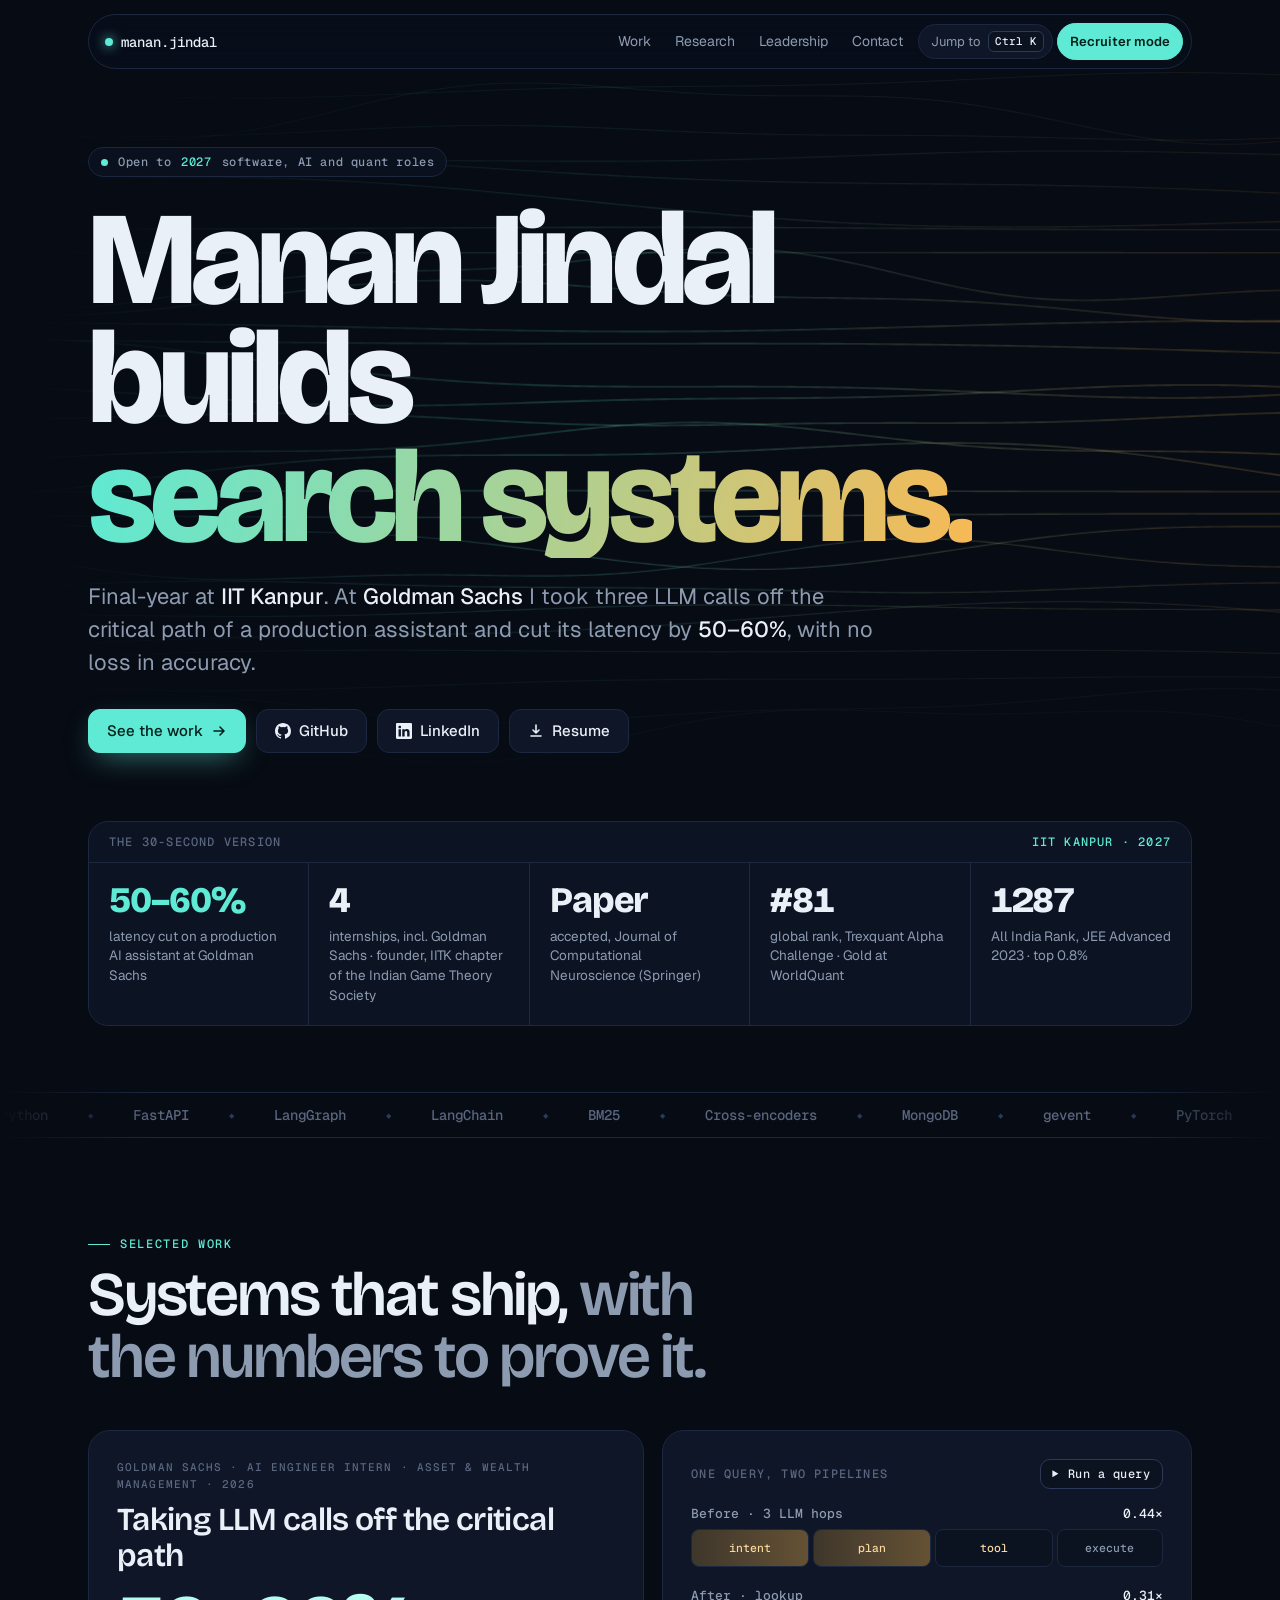
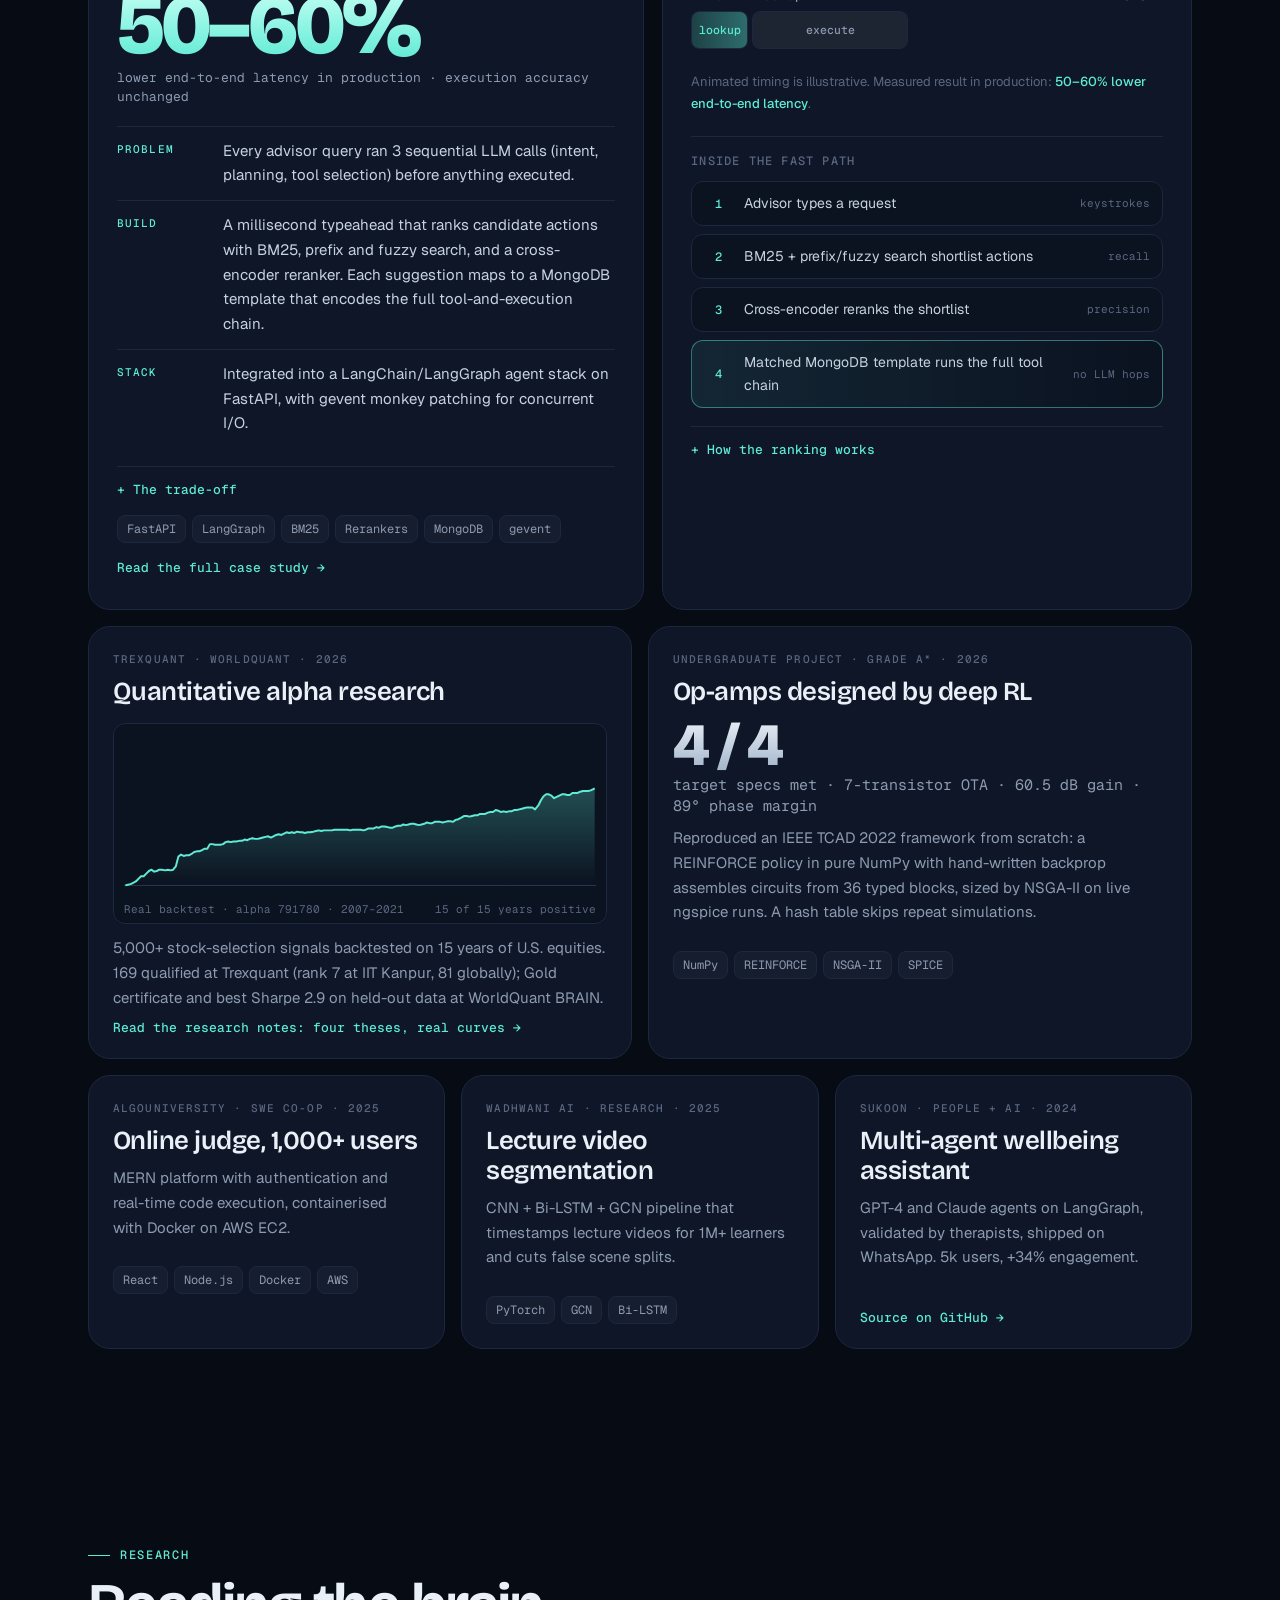
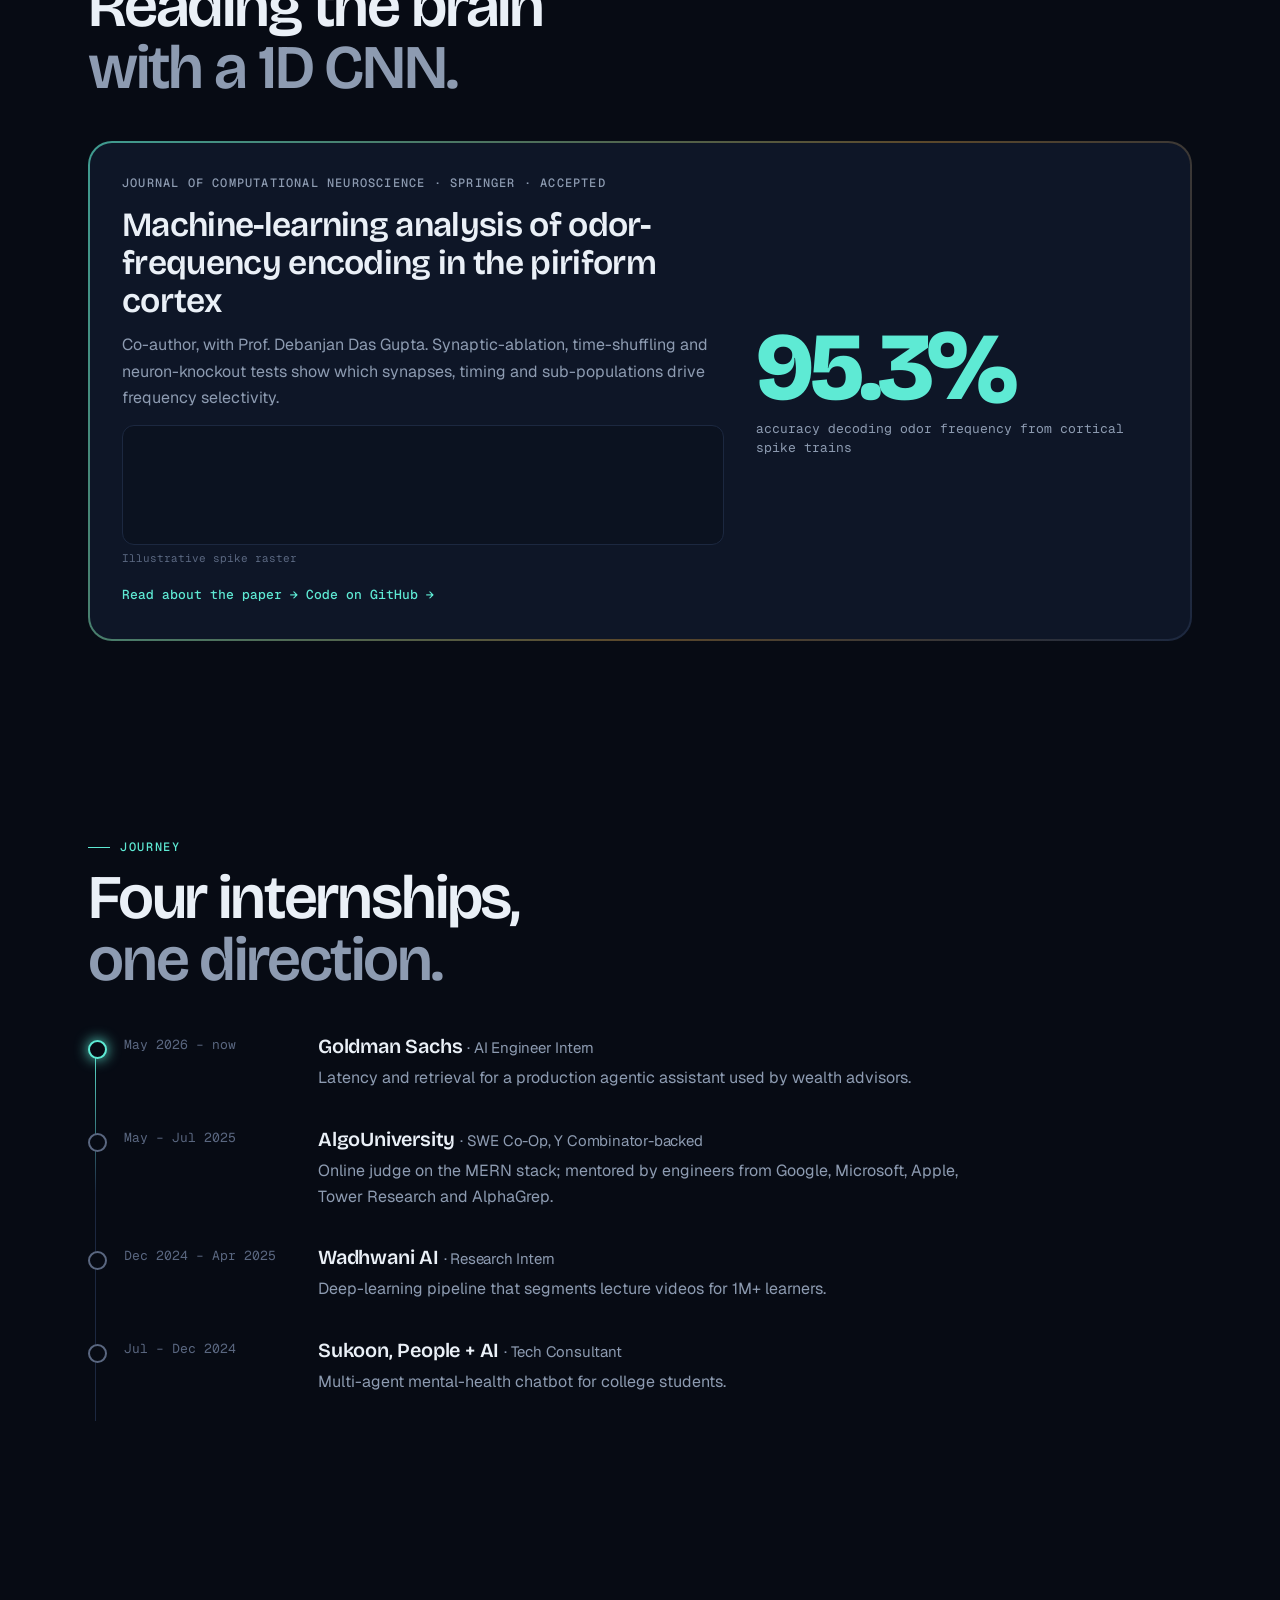
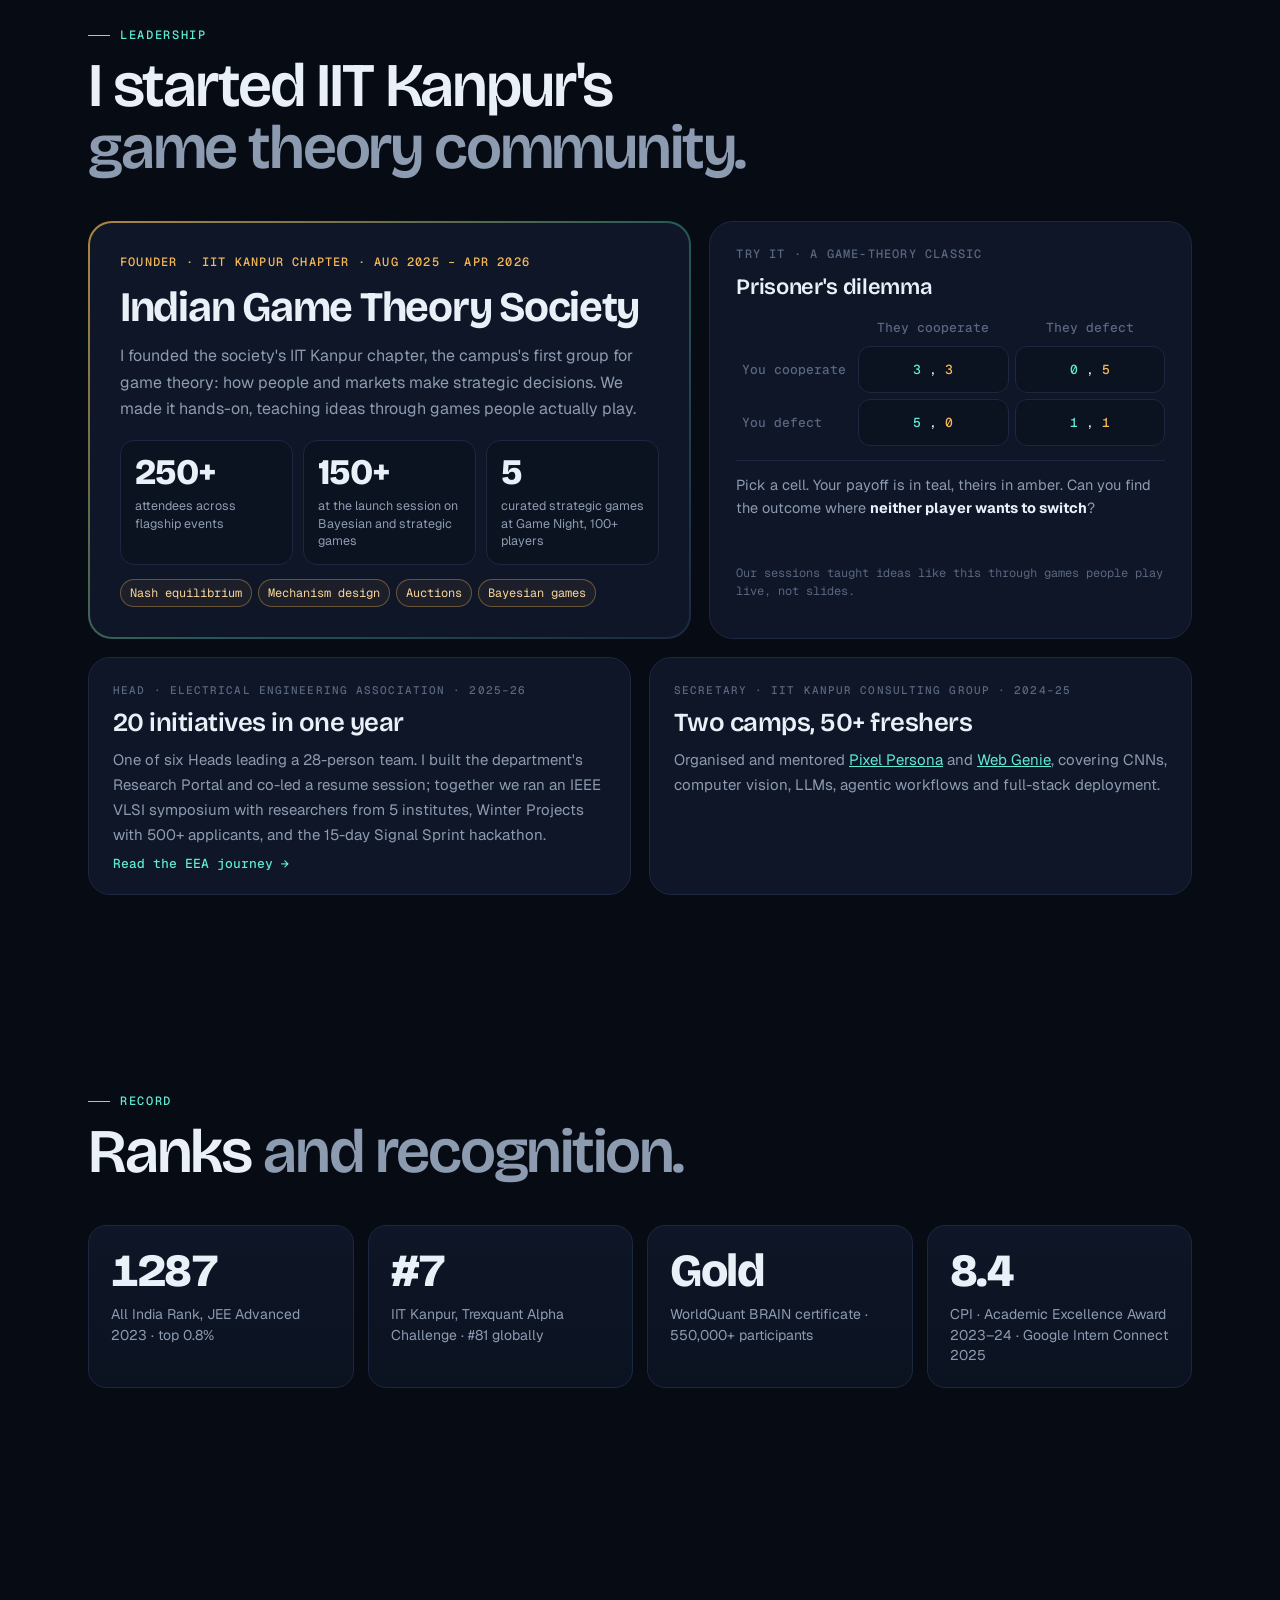
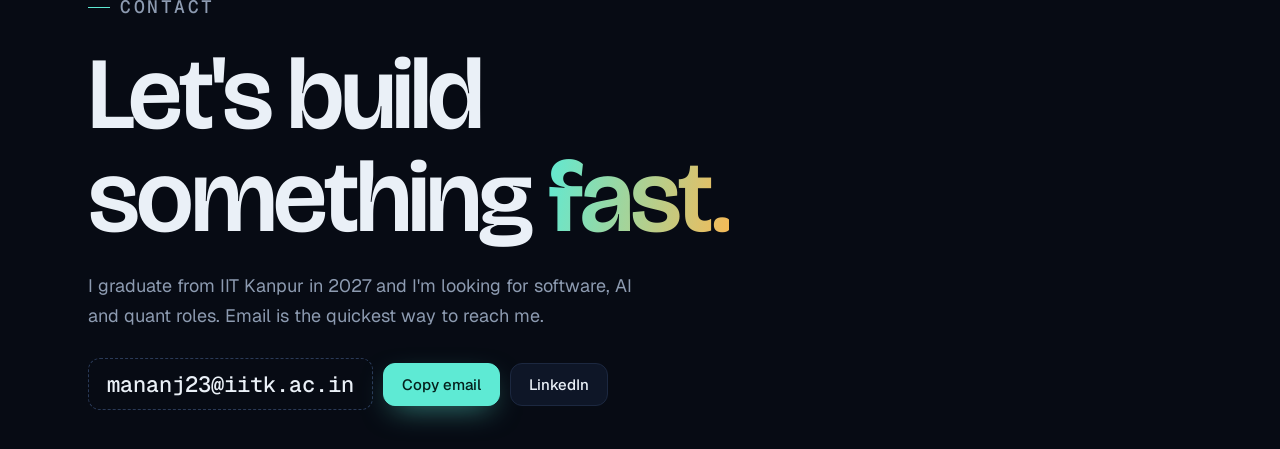
==== index.html @ bfc7b039 "Add files via upload" ====
<!doctype html><html lang="en"><head><meta charset="utf-8"><meta name="viewport" content="width=device-width,initial-scale=1,viewport-fit=cover">
<meta name="description" content="Manan Jindal: final-year IIT Kanpur engineer building fast, reliable AI systems. Goldman Sachs, published research, quantitative research.">
<meta property="og:title" content="Manan Jindal"><meta property="og:description" content="I build fast, reliable AI systems. IIT Kanpur, 2027.">
<meta property="og:image" content="https://mananj23.github.io/og.png"><meta property="og:type" content="website"><meta name="twitter:card" content="summary_large_image">
<title>Manan Jindal</title>
<meta name="claude:viewport-fit-sides" content="cover">
<link rel="icon" href="favicon.svg" type="image/svg+xml">
<script type="application/ld+json">{"@context":"https://schema.org","@type":"Person","name":"Manan Jindal","jobTitle":"Software and AI Engineer","alumniOf":{"@type":"CollegeOrUniversity","name":"Indian Institute of Technology Kanpur"},"email":"mailto:mananj23@iitk.ac.in","sameAs":["https://github.com/mananj23","https://www.linkedin.com/in/manan-jindal-7830ba27a/"],"knowsAbout":["Large language models","Information retrieval","Quantitative research","Python"]}</script>
<link rel="stylesheet" href="https://fonts.googleapis.com/css2?family=Bricolage+Grotesque:opsz,wght@12..96,400;12..96,600;12..96,800&family=Geist:wght@400;500;600&family=Geist+Mono:wght@400;500&display=swap">
<style>
/* Layout: dark signal-lab. Hero with live signal field + 30-second summary for skimming recruiters, then interactive proof:
   a latency race, a real backtest curve, a spike-train raster. Command palette (Ctrl/Cmd+K) and a recruiter mode. Single committed dark look. */
:root{
  --bg:#070B14; --bg2:#0B1220; --card:#0E1627; --card2:#111B2F; --line:#1C2840; --line2:#2A3A58;
  --ink:#EAF0F7; --muted:#8D9BB1; --dim:#5A6780;
  --cyan:#5EEAD4; --amber:#F7B955; --cyan-soft:rgba(94,234,212,.12); --amber-soft:rgba(247,185,85,.12);
  --display:"Bricolage Grotesque","Segoe UI",system-ui,sans-serif;
  --body:"Geist","Segoe UI",system-ui,sans-serif;
  --mono:"Geist Mono",ui-monospace,"SFMono-Regular",Menlo,monospace;
  color-scheme:dark;
}
*{box-sizing:border-box}
html{scroll-behavior:smooth;background:var(--bg)}
body{margin:0;background:var(--bg);color:var(--ink);font:16px/1.65 var(--body);-webkit-font-smoothing:antialiased;overflow-x:hidden}
a{color:inherit}
::selection{background:var(--cyan);color:var(--bg)}
:focus-visible{outline:2px solid var(--cyan);outline-offset:3px;border-radius:6px}
button{font:inherit;color:inherit}
.wrap{max-width:1140px;margin:0 auto;padding-left:max(18px,env(safe-area-inset-left,0px));padding-right:max(18px,env(safe-area-inset-right,0px))}
.sr{position:absolute;width:1px;height:1px;overflow:hidden;clip:rect(0 0 0 0);white-space:nowrap}

/* scroll progress (scroll-driven animation) */
.progress{position:fixed;left:0;right:0;top:env(safe-area-inset-top,0px);height:2px;z-index:30;background:linear-gradient(90deg,var(--cyan),var(--amber));transform-origin:0 50%;transform:scaleX(0)}
@supports (animation-timeline: scroll()){.progress{animation:grow linear both;animation-timeline:scroll(root)}@keyframes grow{to{transform:scaleX(1)}}}

/* nav */
body::before{content:"";position:fixed;inset:0 0 auto;height:env(safe-area-inset-top,0px);z-index:20;background:var(--bg)}
nav{position:sticky;top:env(safe-area-inset-top,0px);z-index:10}
nav .bar{margin-top:14px;display:flex;align-items:center;justify-content:space-between;gap:10px;padding:8px 8px 8px 16px;border:1px solid var(--line);border-radius:999px;background:rgba(9,14,27,.72);backdrop-filter:blur(14px) saturate(150%);-webkit-backdrop-filter:blur(14px) saturate(150%)}
.mark{font:500 14px/1 var(--mono);text-decoration:none;display:flex;align-items:center;gap:8px;white-space:nowrap}
.mark i{width:8px;height:8px;border-radius:50%;background:var(--cyan);box-shadow:0 0 12px var(--cyan)}
.navr{display:flex;align-items:center;gap:4px}
nav ul{display:flex;gap:2px;list-style:none;margin:0;padding:0}
nav ul a{display:block;padding:7px 11px;border-radius:999px;text-decoration:none;color:var(--muted);font-size:14px;transition:background .2s,color .2s}
nav ul a:hover{background:var(--card);color:var(--ink)}
.kbtn{display:inline-flex;align-items:center;gap:8px;padding:6px 8px 6px 12px;border-radius:999px;border:1px solid var(--line);background:var(--card);cursor:pointer;color:var(--muted);font-size:13px}
.kbtn kbd,.kbd{font:500 11px/1 var(--mono);padding:4px 6px;border-radius:6px;border:1px solid var(--line2);background:var(--bg2);color:var(--ink)}
.kbtn:hover{color:var(--ink);border-color:var(--line2)}
.rbtn{display:inline-flex;align-items:center;gap:8px;padding:7px 12px;border-radius:999px;border:1px solid var(--cyan);background:var(--cyan);color:#04201C;font-size:13px;font-weight:600;cursor:pointer}
.rbtn[aria-pressed="true"]{background:transparent;color:var(--cyan)}

/* hero */
.hero{position:relative;margin-top:calc(-1 * (env(safe-area-inset-top,0px) + 62px));padding-top:calc(env(safe-area-inset-top,0px) + 140px);padding-bottom:40px;overflow:hidden;isolation:isolate}
#field{position:absolute;inset:0;width:100%;height:100%;z-index:-1;display:block}
.hero::after{content:"";position:absolute;inset:auto 0 0 0;height:180px;background:linear-gradient(transparent,var(--bg));z-index:-1;pointer-events:none}
.chip{display:inline-flex;align-items:center;gap:10px;font:500 12px/1 var(--mono);letter-spacing:.05em;color:var(--muted);padding:8px 12px;border:1px solid var(--line);border-radius:999px;background:rgba(12,19,34,.75);backdrop-filter:blur(8px)}
.chip b{color:var(--cyan);font-weight:500}
.pulse{width:7px;height:7px;border-radius:50%;background:var(--cyan);animation:pulse 2s infinite}
@keyframes pulse{0%{box-shadow:0 0 0 0 rgba(94,234,212,.6)}70%{box-shadow:0 0 0 9px rgba(94,234,212,0)}100%{box-shadow:0 0 0 0 rgba(94,234,212,0)}}
h1{font:800 clamp(52px,10.5vw,132px)/.9 var(--display);letter-spacing:-.045em;margin:24px 0 22px;text-wrap:balance}
.rot{display:inline-block;background:linear-gradient(100deg,var(--cyan),var(--amber));-webkit-background-clip:text;background-clip:text;color:transparent;transition:opacity .35s,transform .35s}
.rot.out{opacity:0;transform:translateY(.15em)}
.lede{font-size:clamp(18px,2.2vw,22px);line-height:1.5;color:var(--muted);max-width:36em;margin:0 0 30px}
.lede strong{color:var(--ink);font-weight:500}
.actions{display:flex;flex-wrap:wrap;gap:10px;align-items:center}
.btn{display:inline-flex;align-items:center;gap:8px;font:500 15px/1 var(--body);padding:13px 18px;border-radius:12px;text-decoration:none;border:1px solid var(--line);background:var(--card);color:var(--ink);cursor:pointer;transition:transform .2s,border-color .2s,background .2s}
.btn:hover{transform:translateY(-2px);border-color:var(--line2)}
.btn.primary{background:var(--cyan);color:#04201C;border-color:var(--cyan);box-shadow:0 10px 30px -10px rgba(94,234,212,.6)}
.btn.primary:hover{background:#86F5E3}
.btn svg{width:16px;height:16px;flex:none}

/* 30-second summary */
#tldr{padding-block:28px 10px}
.tldr{display:grid;grid-template-columns:repeat(5,minmax(0,1fr));border:1px solid var(--line);border-radius:20px;background:rgba(14,22,39,.8);backdrop-filter:blur(10px);overflow:hidden}
.tldr .h{grid-column:1/-1;display:flex;justify-content:space-between;align-items:center;gap:12px;padding:14px 20px;border-bottom:1px solid var(--line);font:500 12px/1 var(--mono);letter-spacing:.1em;text-transform:uppercase;color:var(--dim)}
.tldr .h span:last-child{color:var(--cyan)}
.fact{padding:20px;border-right:1px solid var(--line);min-width:0}
.fact:last-child{border-right:0}
.fact b{display:block;font:800 clamp(26px,3vw,36px)/1 var(--display);letter-spacing:-.03em;font-variant-numeric:tabular-nums}
.fact span{display:block;margin-top:8px;font-size:13.5px;line-height:1.45;color:var(--muted)}
.fact b.c{color:var(--cyan)}

/* marquee */
.marquee{margin-top:56px;border-block:1px solid var(--line);overflow:hidden;padding-block:15px;mask-image:linear-gradient(90deg,transparent,#000 12%,#000 88%,transparent)}
.mq{display:flex;gap:40px;width:max-content;animation:mq 40s linear infinite;font:500 14px/1 var(--mono);color:var(--dim)}
.mq span{display:flex;align-items:center;gap:40px;white-space:nowrap}
.mq span::after{content:"◆";font-size:7px;color:var(--line2)}
@keyframes mq{to{transform:translateX(-50%)}}

/* sections */
section{padding-block:100px}
.eyebrow{font:500 12px/1 var(--mono);letter-spacing:.14em;text-transform:uppercase;color:var(--cyan);margin:0 0 14px;display:flex;gap:10px;align-items:center}
.eyebrow::before{content:"";width:22px;height:1px;background:var(--cyan)}
h2{font:600 clamp(34px,5.4vw,62px)/1 var(--display);letter-spacing:-.035em;margin:0 0 42px;text-wrap:balance;max-width:17ch}
h2 em{font-style:normal;color:var(--muted)}

/* flagship case study */
.flag{display:grid;grid-template-columns:minmax(0,1.05fr) minmax(0,1fr);gap:18px}
.panel{position:relative;border:1px solid var(--line);border-radius:22px;background:var(--card);padding:28px;min-width:0;overflow:hidden}
.meta{font:500 11px/1.5 var(--mono);letter-spacing:.1em;text-transform:uppercase;color:var(--dim);margin:0 0 10px}
.panel h3{font:600 clamp(24px,2.8vw,32px)/1.12 var(--display);letter-spacing:-.02em;margin:0 0 14px}
.big{font:800 clamp(48px,7vw,84px)/.9 var(--display);letter-spacing:-.045em;background:linear-gradient(180deg,#C2FFF4,var(--cyan));-webkit-background-clip:text;background-clip:text;color:transparent}
.biglab{font:400 13px/1.4 var(--mono);color:var(--muted);margin:6px 0 20px}
.steps{display:grid;gap:0}
.step{display:grid;grid-template-columns:92px minmax(0,1fr);gap:14px;padding-block:12px;border-top:1px solid var(--line);font-size:15px}
.step b{font:500 11px/1.9 var(--mono);letter-spacing:.1em;text-transform:uppercase;color:var(--cyan)}
.step span{color:#C7D2E0}
.tags{display:flex;flex-wrap:wrap;gap:6px;margin-top:16px}
.tags span{font:400 12px/1 var(--mono);padding:7px 9px;border-radius:8px;background:rgba(255,255,255,.03);border:1px solid var(--line);color:var(--muted)}

/* latency race */
.race h4{font:500 12px/1 var(--mono);letter-spacing:.1em;text-transform:uppercase;color:var(--dim);margin:0 0 18px;display:flex;justify-content:space-between;gap:10px;align-items:center}
.lane{margin-bottom:22px}
.lane .lt{display:flex;justify-content:space-between;font:500 13px/1 var(--mono);color:var(--muted);margin-bottom:9px}
.lane .lt b{color:var(--ink);font-weight:500;font-variant-numeric:tabular-nums}
.pipe{display:flex;gap:4px;height:38px}
.stage{position:relative;border-radius:8px;border:1px solid var(--line);overflow:hidden;display:flex;align-items:center;justify-content:center;font:500 11.5px/1 var(--mono);color:var(--dim);background:var(--bg2)}
.stage i{position:absolute;inset:0;transform-origin:0 50%;transform:scaleX(1)}
.stage span{position:relative;white-space:nowrap;overflow:hidden;text-overflow:ellipsis;padding:0 6px}
.stage.llm{flex:1}.stage.llm i{background:linear-gradient(90deg,rgba(247,185,85,.22),rgba(247,185,85,.38))}.stage.llm span{color:#FAD9A1}
.stage.lk{flex:.32}.stage.lk i{background:linear-gradient(90deg,rgba(94,234,212,.22),rgba(94,234,212,.42))}.stage.lk span{color:var(--cyan)}
.stage.ex{flex:.9}.stage.ex i{background:rgba(234,240,247,.08)}.stage.ex span{color:var(--muted)}
.after .pipe{width:46%}
.race .note{font-size:13px;color:var(--dim);margin:6px 0 0}
.race .note b{color:var(--cyan);font-weight:500}
.run{display:inline-flex;align-items:center;gap:8px;padding:8px 12px;border-radius:10px;border:1px solid var(--line2);background:var(--bg2);cursor:pointer;font:500 12px/1 var(--mono);color:var(--ink);letter-spacing:.04em;text-transform:none}
.run:hover{border-color:var(--cyan);color:var(--cyan)}
details{margin-top:18px;border-top:1px solid var(--line);padding-top:14px}
summary{cursor:pointer;font:500 13px/1.4 var(--mono);color:var(--cyan);list-style:none}
summary::-webkit-details-marker{display:none}
summary::before{content:"+ ";}
details[open] summary::before{content:"− "}
details p{color:var(--muted);font-size:15px;margin:10px 0 0}

.flow{margin-top:22px;border-top:1px solid var(--line);padding-top:18px}
.flow h5{font:500 12px/1 var(--mono);letter-spacing:.1em;text-transform:uppercase;color:var(--dim);margin:0 0 14px}
.flow ol{list-style:none;margin:0;padding:0;display:grid;gap:8px}
.flow li{display:grid;grid-template-columns:28px minmax(0,1fr) auto;gap:12px;align-items:center;padding:10px 12px;border:1px solid var(--line);border-radius:12px;background:var(--bg2);font-size:14px}
.flow li b{font:500 12px/1 var(--mono);color:var(--cyan);text-align:center}
.flow li span{color:#C7D2E0;min-width:0}
.flow li em{font:400 11px/1 var(--mono);font-style:normal;color:var(--dim);white-space:nowrap}
.flow li.hot{border-color:rgba(94,234,212,.45);background:linear-gradient(90deg,rgba(94,234,212,.08),var(--bg2))}
@media (max-width:620px){.flow li em{display:none}.flow li{grid-template-columns:24px minmax(0,1fr)}}
/* leadership */
.lead{display:grid;grid-template-columns:minmax(0,1.25fr) minmax(0,1fr);gap:18px}
.igts{position:relative;border-radius:24px;padding:2px;background:linear-gradient(140deg,rgba(247,185,85,.7),rgba(94,234,212,.35) 55%,var(--line))}
.igts .in{border-radius:22px;background:var(--card);padding:30px;height:100%;display:flex;flex-direction:column;gap:14px}
.igts .role{font:500 12px/1.5 var(--mono);letter-spacing:.1em;text-transform:uppercase;color:var(--amber);margin:0}
.igts h3{font:700 clamp(28px,3.6vw,42px)/1.05 var(--display);letter-spacing:-.03em;margin:0}
.igts p{margin:0;color:var(--muted)}
.inums{display:grid;grid-template-columns:repeat(3,minmax(0,1fr));gap:10px;margin-top:4px}
.inums div{border:1px solid var(--line);border-radius:14px;padding:14px;background:var(--bg2)}
.inums b{display:block;font:800 clamp(26px,3vw,36px)/1 var(--display);letter-spacing:-.03em;color:var(--ink)}
.inums span{display:block;font-size:12.5px;line-height:1.4;color:var(--muted);margin-top:6px}
.topics{display:flex;flex-wrap:wrap;gap:6px}
.topics span{font:400 12px/1 var(--mono);padding:7px 9px;border-radius:999px;border:1px solid rgba(247,185,85,.35);color:#F9D59A;background:rgba(247,185,85,.06)}
.game{border:1px solid var(--line);border-radius:24px;background:var(--card);padding:26px;display:flex;flex-direction:column;gap:14px;min-width:0}
.game h4{font:500 12px/1 var(--mono);letter-spacing:.1em;text-transform:uppercase;color:var(--dim);margin:0}
.game h3{font:600 22px/1.2 var(--display);margin:0;letter-spacing:-.015em}
.pm{display:grid;grid-template-columns:auto 1fr 1fr;gap:6px;font:500 13px/1 var(--mono)}
.pm .hd{color:var(--dim);display:flex;align-items:center;justify-content:center;padding:6px;text-align:center}
.pm .rh{justify-content:flex-start}
.cell{border:1px solid var(--line);border-radius:12px;background:var(--bg2);padding:16px 8px;cursor:pointer;text-align:center;color:var(--ink);transition:border-color .2s,background .2s,transform .2s}
.cell:hover{border-color:var(--line2);transform:translateY(-1px)}
.cell .y{color:var(--cyan)}.cell .t{color:var(--amber)}
.cell[aria-pressed="true"]{border-color:var(--cyan);background:rgba(94,234,212,.08)}
.cell.nash{box-shadow:inset 0 0 0 1px rgba(247,185,85,.6)}
.gout{min-height:4.8em;font-size:14.5px;color:var(--muted);border-top:1px solid var(--line);padding-top:12px;margin:0}
.gout b{color:var(--ink)}
.roles{display:grid;grid-template-columns:repeat(2,minmax(0,1fr));gap:18px;margin-top:18px}
.roles .tile{grid-column:auto}
.tile p.meta{font:500 11px/1.5 var(--mono);letter-spacing:.1em;color:var(--dim)}
.game .gnote{margin-top:auto;font:400 12px/1.5 var(--mono);color:var(--dim)}
@media (max-width:980px){.lead,.roles{grid-template-columns:minmax(0,1fr)}}
/* bento */
.bento{display:grid;grid-template-columns:repeat(6,minmax(0,1fr));gap:16px;margin-top:16px}
.tile{--x:50%;--y:50%;position:relative;grid-column:span 2;border:1px solid var(--line);border-radius:22px;padding:24px;background:var(--card);overflow:hidden;display:flex;flex-direction:column;gap:10px;min-width:0;transition:border-color .3s,transform .3s}
.tile::before,.panel::before{content:"";position:absolute;inset:0;background:radial-gradient(460px circle at var(--x) var(--y),rgba(94,234,212,.09),transparent 45%);opacity:0;transition:opacity .3s;pointer-events:none}
.tile:hover,.panel:hover{border-color:var(--line2)}
.tile:hover::before,.panel:hover::before{opacity:1}
.t3{grid-column:span 3}
.tile h3{font:600 clamp(21px,2.2vw,26px)/1.15 var(--display);letter-spacing:-.02em;margin:0}
.tile p{margin:0;color:var(--muted);font-size:15px}
.num{font:800 clamp(38px,5vw,60px)/.95 var(--display);letter-spacing:-.04em;background:linear-gradient(180deg,var(--ink),#9FB2C8);-webkit-background-clip:text;background-clip:text;color:transparent}
.numlab{font:400 12.5px/1.4 var(--mono);color:var(--muted)}
.chart{position:relative;margin:6px 0 2px;border:1px solid var(--line);border-radius:12px;background:var(--bg2);padding:10px 10px 6px}
.chart svg{display:block;width:100%;height:auto}
.chart .cap{font:400 11px/1.4 var(--mono);color:var(--dim);margin-top:4px;display:flex;justify-content:space-between;gap:8px}
#raster{width:100%;height:120px;display:block;border-radius:12px;border:1px solid var(--line);background:var(--bg2)}
.link{font:500 13px/1 var(--mono);color:var(--cyan);text-decoration:none;margin-top:auto}
.link:hover{text-decoration:underline}

/* paper */
.paper{position:relative;border-radius:24px;padding:2px;background:linear-gradient(120deg,rgba(94,234,212,.65),rgba(247,185,85,.35) 60%,var(--line))}
.paper .in{border-radius:22px;background:var(--card);padding:32px;display:grid;grid-template-columns:minmax(0,1.5fr) minmax(0,1fr);gap:32px;align-items:center}
.venue{font:500 12px/1.4 var(--mono);letter-spacing:.1em;text-transform:uppercase;color:var(--amber);margin:0 0 12px}
.paper h3{font:600 clamp(24px,3vw,34px)/1.12 var(--display);letter-spacing:-.02em;margin:0 0 12px}
.paper p{color:var(--muted);margin:0 0 14px}
.acc{font:800 clamp(60px,8vw,96px)/.9 var(--display);letter-spacing:-.045em;color:var(--cyan)}
.acc small{display:block;font:400 13px/1.5 var(--mono);color:var(--muted);letter-spacing:0;margin-top:8px}

/* timeline */
.tl{list-style:none;margin:0;padding:0;position:relative}
.tl::before{content:"";position:absolute;left:7px;top:8px;bottom:8px;width:1px;background:linear-gradient(var(--cyan),var(--line) 40%,var(--line))}
.tl li{position:relative;display:grid;grid-template-columns:170px minmax(0,1fr);gap:24px;padding:0 0 34px 36px}
.tl li::before{content:"";position:absolute;left:0;top:7px;width:15px;height:15px;border-radius:50%;background:var(--bg);border:2px solid var(--dim)}
.tl li:first-child::before{border-color:var(--cyan);box-shadow:0 0 14px var(--cyan)}
.when{font:400 13px/1.9 var(--mono);color:var(--dim);font-variant-numeric:tabular-nums}
.tl h3{font:600 20px/1.3 var(--display);margin:0;letter-spacing:-.01em}
.tl h3 span{font:400 15px var(--body);color:var(--muted)}
.tl p{margin:6px 0 0;color:var(--muted);max-width:62ch}

/* record */
.rec{display:grid;grid-template-columns:repeat(4,minmax(0,1fr));gap:14px}
.r{border:1px solid var(--line);border-radius:18px;padding:22px;background:linear-gradient(180deg,var(--card),var(--bg2))}
.r b{display:block;font:800 clamp(34px,4vw,46px)/1 var(--display);letter-spacing:-.03em;font-variant-numeric:tabular-nums}
.r span{display:block;margin-top:10px;font-size:14px;line-height:1.45;color:var(--muted)}

/* contact */
.contact{padding-block:110px 90px}
.contact h2{font-size:clamp(44px,8vw,108px);max-width:12ch;margin-bottom:22px}
.contact h2 span{background:linear-gradient(100deg,var(--cyan),var(--amber));-webkit-background-clip:text;background-clip:text;color:transparent}
.contact p{color:var(--muted);max-width:48ch;font-size:18px;margin:0 0 28px}
.mail{font:500 clamp(17px,2.4vw,22px)/1 var(--mono);color:var(--ink);user-select:all;padding:14px 18px;border:1px dashed var(--line2);border-radius:12px;word-break:break-all}
.toast{position:fixed;left:50%;bottom:calc(24px + env(safe-area-inset-bottom,0px));transform:translate(-50%,20px);opacity:0;pointer-events:none;z-index:50;font:500 13px/1 var(--mono);padding:12px 16px;border-radius:12px;background:var(--ink);color:var(--bg);transition:opacity .25s,transform .25s}
.toast.on{opacity:1;transform:translate(-50%,0)}
footer{border-top:1px solid var(--line);padding-block:24px;font:400 12px/1.5 var(--mono);color:var(--dim)}
footer .wrap{display:flex;justify-content:space-between;gap:12px;flex-wrap:wrap}

/* command palette */
dialog.cmd{width:min(560px,calc(100vw - 32px));padding:0;border:1px solid var(--line2);border-radius:18px;background:rgba(12,19,34,.96);color:var(--ink);box-shadow:0 30px 80px -20px rgba(0,0,0,.8)}
dialog.cmd::backdrop{background:rgba(3,6,12,.6);backdrop-filter:blur(4px)}
.cmd input{width:100%;border:0;border-bottom:1px solid var(--line);background:transparent;color:var(--ink);font:400 16px/1 var(--body);padding:18px 20px;outline:none}
.cmd ul{list-style:none;margin:0;padding:8px;max-height:min(60vh,380px);overflow:auto}
.cmd li{display:flex;justify-content:space-between;align-items:center;gap:12px;padding:11px 12px;border-radius:10px;cursor:pointer;font-size:15px;color:var(--muted)}
.cmd li small{font:400 11px/1 var(--mono);color:var(--dim)}
.cmd li[aria-selected="true"]{background:var(--card2);color:var(--ink)}
.cmd .foot{display:flex;gap:14px;padding:10px 16px;border-top:1px solid var(--line);font:400 11px/1 var(--mono);color:var(--dim)}

/* recruiter mode: only the essentials */
body.rmode .hide-r{display:none!important}
body.rmode #tldr{padding-top:40px}

/* scroll-linked entrances; content fully visible at rest */
@supports (animation-timeline: view()){
  @media (prefers-reduced-motion: no-preference){
    .rise{animation:rise linear both;animation-timeline:view();animation-range:entry 0% cover 26%}
    @keyframes rise{from{transform:translateY(34px) scale(.98)}to{transform:none}}
  }
}
@media (prefers-reduced-motion: reduce){*{animation:none!important;transition:none!important}html{scroll-behavior:auto}}

/* responsive */
@media (max-width:980px){
  .flag{grid-template-columns:minmax(0,1fr)}
  .tldr{grid-template-columns:repeat(2,minmax(0,1fr))}
  .fact{border-bottom:1px solid var(--line)}
  .fact:nth-child(odd){border-right:0}
  .fact:last-child{grid-column:1/-1;border-bottom:0}
  .bento{grid-template-columns:repeat(2,minmax(0,1fr))}
  .tile,.t3{grid-column:span 1}
  .rec{grid-template-columns:repeat(2,minmax(0,1fr))}
  .paper .in{grid-template-columns:minmax(0,1fr)}
  nav ul{display:none}
}
@media (max-width:620px){
  .bento{grid-template-columns:minmax(0,1fr)}
  .tile,.t3{grid-column:1/-1}
  .tl li{grid-template-columns:minmax(0,1fr);gap:2px}
  .step{grid-template-columns:minmax(0,1fr);gap:2px}
  .after .pipe{width:70%}
  section{padding-block:76px}
  .kbtn .kt{display:none}
  .panel,.paper .in{padding:22px}
}
</style>
</head><body>


<div class="progress" aria-hidden="true"></div>

<nav aria-label="Site">
  <div class="wrap">
    <div class="bar">
      <a class="mark" href="#top"><i aria-hidden="true"></i>manan.jindal</a>
      <div class="navr">
        <ul>
          <li><a href="#work">Work</a></li>
          <li><a href="#research">Research</a></li>
          <li><a href="#leadership">Leadership</a></li>
          <li><a href="#contact">Contact</a></li>
        </ul>
        <button class="kbtn" id="openCmd" type="button" aria-label="Open command menu"><span class="kt">Jump to</span><kbd id="kmod">Ctrl K</kbd></button>
        <button class="rbtn" id="rmode" type="button" aria-pressed="false">Recruiter mode</button>
      </div>
    </div>
  </div>
</nav>

<main id="top">
  <header class="hero">
    <canvas id="field" aria-hidden="true"></canvas>
    <div class="wrap">
      <span class="chip"><span class="pulse" aria-hidden="true"></span>Open to <b>2027</b> software, AI and quant roles</span>
      <h1>Manan Jindal<br><span class="sr">builds </span><span aria-hidden="true">builds </span><span class="rot" id="rot">fast AI.</span></h1>
      <p class="lede">Final-year at <strong>IIT Kanpur</strong>. At <strong>Goldman Sachs</strong> I took three LLM calls off the critical path of a production assistant and cut its latency by <strong>50–60%</strong>, with no loss in accuracy.</p>
      <div class="actions">
        <a class="btn primary" href="#work">See the work
          <svg viewBox="0 0 16 16" fill="none" aria-hidden="true"><path d="M3 8h10M9 4l4 4-4 4" stroke="currentColor" stroke-width="1.6" stroke-linecap="round" stroke-linejoin="round"/></svg></a>
        <a class="btn" href="https://github.com/mananj23" target="_blank" rel="noopener">
          <svg viewBox="0 0 16 16" fill="currentColor" aria-hidden="true"><path d="M8 0C3.58 0 0 3.58 0 8c0 3.54 2.29 6.53 5.47 7.59.4.07.55-.17.55-.38v-1.33c-2.23.48-2.7-1.07-2.7-1.07-.36-.92-.89-1.17-.89-1.17-.73-.5.06-.49.06-.49.8.06 1.23.83 1.23.83.71 1.22 1.87.87 2.33.66.07-.52.28-.87.5-1.07-1.78-.2-3.64-.89-3.64-3.95 0-.87.31-1.59.82-2.15-.08-.2-.36-1.02.08-2.12 0 0 .67-.21 2.2.82a7.6 7.6 0 0 1 4 0c1.53-1.04 2.2-.82 2.2-.82.44 1.1.16 1.92.08 2.12.51.56.82 1.27.82 2.15 0 3.07-1.87 3.75-3.65 3.95.29.25.54.73.54 1.48v2.2c0 .21.15.46.55.38A8.01 8.01 0 0 0 16 8c0-4.42-3.58-8-8-8Z"/></svg>GitHub</a>
        <a class="btn" href="https://www.linkedin.com/in/manan-jindal-7830ba27a/" target="_blank" rel="noopener">
          <svg viewBox="0 0 16 16" fill="currentColor" aria-hidden="true"><path d="M0 1.15C0 .52.52 0 1.17 0h13.66C15.48 0 16 .52 16 1.15v13.7c0 .63-.52 1.15-1.17 1.15H1.17C.52 16 0 15.48 0 14.85V1.15Zm4.94 12.24V6.17H2.54v7.22h2.4ZM3.74 5.18c.84 0 1.36-.55 1.36-1.25-.02-.71-.52-1.25-1.34-1.25-.82 0-1.36.54-1.36 1.25 0 .7.52 1.25 1.33 1.25h.01Zm4.91 8.21V9.36c0-.22.02-.43.08-.59.17-.43.57-.88 1.23-.88.87 0 1.22.66 1.22 1.64v3.86h2.4V9.25c0-2.22-1.18-3.25-2.76-3.25-1.27 0-1.84.7-2.16 1.19v.03h-.02l.02-.03V6.17h-2.4c.03.68 0 7.22 0 7.22h2.4Z"/></svg>LinkedIn</a>
        <a class="btn" href="resume.pdf" target="_blank" rel="noopener"><svg viewBox="0 0 16 16" fill="none" aria-hidden="true"><path d="M8 2v8m0 0 3-3m-3 3L5 7M3 13h10" stroke="currentColor" stroke-width="1.6" stroke-linecap="round" stroke-linejoin="round"/></svg>Resume</a>
      </div>
    </div>
  </header>

  <div id="tldr">
    <div class="wrap">
      <div class="tldr">
        <div class="h"><span>The 30-second version</span><span>IIT Kanpur · 2027</span></div>
        <div class="fact"><b class="c">50–60%</b><span>latency cut on a production AI assistant at Goldman Sachs</span></div>
        <div class="fact"><b>4</b><span>internships, incl. Goldman Sachs · founder, IITK chapter of the Indian Game Theory Society</span></div>
        <div class="fact"><b>Paper</b><span>accepted, Journal of Computational Neuroscience (Springer)</span></div>
        <div class="fact"><b>#81</b><span>global rank, Trexquant Alpha Challenge · Gold at WorldQuant</span></div>
        <div class="fact"><b>1287</b><span>All India Rank, JEE Advanced 2023 · top 0.8%</span></div>
      </div>
    </div>
  </div>

  <div class="marquee hide-r" aria-label="Tools I work with">
    <div class="mq">
      <span>Python</span><span>FastAPI</span><span>LangGraph</span><span>LangChain</span><span>BM25</span><span>Cross-encoders</span><span>MongoDB</span><span>gevent</span><span>PyTorch</span><span>NumPy</span><span>React</span><span>Node.js</span><span>Docker</span><span>AWS EC2</span><span>C++</span>
      <span aria-hidden="true">Python</span><span aria-hidden="true">FastAPI</span><span aria-hidden="true">LangGraph</span><span aria-hidden="true">LangChain</span><span aria-hidden="true">BM25</span><span aria-hidden="true">Cross-encoders</span><span aria-hidden="true">MongoDB</span><span aria-hidden="true">gevent</span><span aria-hidden="true">PyTorch</span><span aria-hidden="true">NumPy</span><span aria-hidden="true">React</span><span aria-hidden="true">Node.js</span><span aria-hidden="true">Docker</span><span aria-hidden="true">AWS EC2</span><span aria-hidden="true">C++</span>
    </div>
  </div>

  <section id="work" class="hide-r">
    <div class="wrap">
      <p class="eyebrow">Selected work</p>
      <h2>Systems that ship, <em>with the numbers to prove it.</em></h2>

      <div class="flag">
        <article class="panel rise">
          <p class="meta">Goldman Sachs · AI Engineer Intern · Asset &amp; Wealth Management · 2026</p>
          <h3>Taking LLM calls off the critical path</h3>
          <div class="big">50–60%</div>
          <p class="biglab">lower end-to-end latency in production · execution accuracy unchanged</p>
          <div class="steps">
            <div class="step"><b>Problem</b><span>Every advisor query ran 3 sequential LLM calls (intent, planning, tool selection) before anything executed.</span></div>
            <div class="step"><b>Build</b><span>A millisecond typeahead that ranks candidate actions with BM25, prefix and fuzzy search, and a cross-encoder reranker. Each suggestion maps to a MongoDB template that encodes the full tool-and-execution chain.</span></div>
            <div class="step"><b>Stack</b><span>Integrated into a LangChain/LangGraph agent stack on FastAPI, with gevent monkey patching for concurrent I/O.</span></div>
          </div>
          <details>
            <summary>The trade-off</summary>
            <p>A deterministic lookup is faster and more predictable than three model calls, but templates must be written and kept current. So I also built an interface to author and manage the template library.</p>
          </details>
          <div class="tags"><span>FastAPI</span><span>LangGraph</span><span>BM25</span><span>Rerankers</span><span>MongoDB</span><span>gevent</span></div>
          <a class="link" href="goldman.html" style="display:inline-block;margin-top:18px">Read the full case study →</a>
        </article>

        <article class="panel race rise" aria-labelledby="raceh">
          <h4 id="raceh"><span>One query, two pipelines</span><button class="run" id="run" type="button">▶ Run a query</button></h4>
          <div class="lane">
            <div class="lt"><span>Before · 3 LLM hops</span><b id="tb">1.00×</b></div>
            <div class="pipe" id="pb"><div class="stage llm"><i></i><span>intent</span></div><div class="stage llm"><i></i><span>plan</span></div><div class="stage llm"><i></i><span>tool</span></div><div class="stage ex"><i></i><span>execute</span></div></div>
          </div>
          <div class="lane after">
            <div class="lt"><span>After · lookup</span><b id="ta">0.45×</b></div>
            <div class="pipe" id="pa"><div class="stage lk"><i></i><span>lookup</span></div><div class="stage ex"><i></i><span>execute</span></div></div>
          </div>
          <p class="note">Animated timing is illustrative. Measured result in production: <b>50–60% lower end-to-end latency</b>.</p>
          <div class="flow">
            <h5>Inside the fast path</h5>
            <ol>
              <li><b>1</b><span>Advisor types a request</span><em>keystrokes</em></li>
              <li><b>2</b><span>BM25 + prefix/fuzzy search shortlist actions</span><em>recall</em></li>
              <li><b>3</b><span>Cross-encoder reranks the shortlist</span><em>precision</em></li>
              <li class="hot"><b>4</b><span>Matched MongoDB template runs the full tool chain</span><em>no LLM hops</em></li>
            </ol>
          </div>
          <details>
            <summary>How the ranking works</summary>
            <p>BM25 finds keyword matches, prefix and fuzzy search catch partial and misspelled input as the advisor types, and a cross-encoder reranks the shortlist so the best action comes first, all in milliseconds.</p>
          </details>
        </article>
      </div>

      <div class="bento">
        <article class="tile t3 rise">
          <p class="meta">Trexquant · WorldQuant · 2026</p>
          <h3>Quantitative alpha research</h3>
          <div class="chart" role="img" aria-label="Real cumulative backtest PnL of alpha 791780 from 2007 to 2021, rising steadily to about 0.84 million dollars with no losing year">
            <svg viewBox="0 0 720 250" preserveAspectRatio="none" aria-hidden="true">
              <defs><linearGradient id="gf" x1="0" y1="0" x2="0" y2="1"><stop offset="0" stop-color="#5EEAD4" stop-opacity=".28"/><stop offset="1" stop-color="#5EEAD4" stop-opacity="0"/></linearGradient></defs>
              <line x1="0" y1="231" x2="720" y2="231" stroke="#2A3A58" stroke-width="1.5"/>
              <path id="pnlfill" fill="url(#gf)" d=""/>
              <path id="pnl" fill="none" stroke="#5EEAD4" stroke-width="3" stroke-linejoin="round" d="M2 231L6 230L10 229L14 227L18 225L22 221L26 217L30 217L34 213L38 209L42 207L46 210L50 209L54 207L58 207L63 208L67 207L71 208L75 207L79 202L83 187L87 184L91 186L95 185L99 185L103 183L107 180L111 179L115 179L119 177L123 175L127 175L131 168L135 168L139 169L143 169L147 169L151 168L155 165L159 164L163 165L167 164L171 164L176 163L180 163L184 161L188 162L192 160L196 159L200 160L204 160L208 159L212 158L216 157L220 156L224 158L228 156L232 154L236 153L240 154L244 152L248 150L252 151L256 150L260 151L264 149L268 150L272 150L276 151L280 150L284 150L289 149L293 148L297 147L301 148L305 147L309 147L313 147L317 147L321 146L325 146L329 146L333 146L337 146L341 146L345 147L349 146L353 146L357 146L361 146L365 147L369 146L373 144L377 144L381 144L385 142L389 143L393 141L397 141L402 142L406 143L410 143L414 141L418 140L422 140L426 138L430 139L434 138L438 137L442 137L446 138L450 139L454 138L458 137L462 135L466 136L470 136L474 134L478 134L482 134L486 135L490 134L494 133L498 133L502 134L506 131L510 130L514 128L519 125L523 125L527 126L531 125L535 124L539 124L543 122L547 122L551 122L555 120L559 119L563 119L567 116L571 117L575 119L579 118L583 119L587 118L591 118L595 116L599 116L603 115L607 114L611 113L615 112L619 112L623 112L627 115L632 109L636 101L640 95L644 92L648 92L652 94L656 98L660 96L664 94L668 92L672 92L676 93L680 93L684 90L688 90L692 90L696 88L700 87L704 87L708 87L712 86L716 84L718 83"/>
            </svg>
            <div class="cap"><span>Real backtest · alpha 791780 · 2007–2021</span><span>15 of 15 years positive</span></div>
          </div>
          <p>5,000+ stock-selection signals backtested on 15 years of U.S. equities. 169 qualified at Trexquant (rank 7 at IIT Kanpur, 81 globally); Gold certificate and best Sharpe 2.9 on held-out data at WorldQuant BRAIN.</p>
          <a class="link" href="alpha-research.html">Read the research notes: four theses, real curves →</a>
        </article>

        <article class="tile t3 rise">
          <p class="meta">Undergraduate project · Grade A* · 2026</p>
          <h3>Op-amps designed by deep RL</h3>
          <div><div class="num">4 / 4</div><p class="numlab">target specs met · 7-transistor OTA · 60.5 dB gain · 89° phase margin</p></div>
          <p>Reproduced an IEEE TCAD 2022 framework from scratch: a REINFORCE policy in pure NumPy with hand-written backprop assembles circuits from 36 typed blocks, sized by NSGA-II on live ngspice runs. A hash table skips repeat simulations.</p>
          <div class="tags"><span>NumPy</span><span>REINFORCE</span><span>NSGA-II</span><span>SPICE</span></div>
        </article>

        <article class="tile rise">
          <p class="meta">AlgoUniversity · SWE Co-Op · 2025</p>
          <h3>Online judge, 1,000+ users</h3>
          <p>MERN platform with authentication and real-time code execution, containerised with Docker on AWS EC2.</p>
          <div class="tags"><span>React</span><span>Node.js</span><span>Docker</span><span>AWS</span></div>
        </article>
        <article class="tile rise">
          <p class="meta">Wadhwani AI · Research · 2025</p>
          <h3>Lecture video segmentation</h3>
          <p>CNN + Bi-LSTM + GCN pipeline that timestamps lecture videos for 1M+ learners and cuts false scene splits.</p>
          <div class="tags"><span>PyTorch</span><span>GCN</span><span>Bi-LSTM</span></div>
        </article>
        <article class="tile rise">
          <p class="meta">Sukoon · People + AI · 2024</p>
          <h3>Multi-agent wellbeing assistant</h3>
          <p>GPT-4 and Claude agents on LangGraph, validated by therapists, shipped on WhatsApp. 5k users, +34% engagement.</p>
          <a class="link" href="https://github.com/mananj23/Sukoon" target="_blank" rel="noopener">Source on GitHub →</a>
        </article>
      </div>
    </div>
  </section>

  <section id="research" class="hide-r">
    <div class="wrap">
      <p class="eyebrow">Research</p>
      <h2>Reading the brain <em>with a 1D CNN.</em></h2>
      <div class="paper rise">
        <div class="in">
          <div>
            <p class="venue">Journal of Computational Neuroscience · Springer · Accepted</p>
            <h3>Machine-learning analysis of odor-frequency encoding in the piriform cortex</h3>
            <p>Co-author, with Prof. Debanjan Das Gupta. Synaptic-ablation, time-shuffling and neuron-knockout tests show which synapses, timing and sub-populations drive frequency selectivity.</p>
            <canvas id="raster" aria-hidden="true"></canvas>
            <p style="font:400 11px/1.4 var(--mono);color:var(--dim);margin:6px 0 14px">Illustrative spike raster</p>
            <a class="link" href="paper.html">Read about the paper →</a>&nbsp;&nbsp;<a class="link" href="https://github.com/mananj23/Neural_Networking" target="_blank" rel="noopener">Code on GitHub →</a>
          </div>
          <div class="acc">95.3%<small>accuracy decoding odor frequency from cortical spike trains</small></div>
        </div>
      </div>
    </div>
  </section>

  <section id="journey" class="hide-r">
    <div class="wrap">
      <p class="eyebrow">Journey</p>
      <h2>Four internships, <em>one direction.</em></h2>
      <ol class="tl">
        <li class="rise"><span class="when">May 2026 – now</span><div><h3>Goldman Sachs <span>· AI Engineer Intern</span></h3><p>Latency and retrieval for a production agentic assistant used by wealth advisors.</p></div></li>
        <li class="rise"><span class="when">May – Jul 2025</span><div><h3>AlgoUniversity <span>· SWE Co-Op, Y Combinator-backed</span></h3><p>Online judge on the MERN stack; mentored by engineers from Google, Microsoft, Apple, Tower Research and AlphaGrep.</p></div></li>
        <li class="rise"><span class="when">Dec 2024 – Apr 2025</span><div><h3>Wadhwani AI <span>· Research Intern</span></h3><p>Deep-learning pipeline that segments lecture videos for 1M+ learners.</p></div></li>
        <li class="rise"><span class="when">Jul – Dec 2024</span><div><h3>Sukoon, People + AI <span>· Tech Consultant</span></h3><p>Multi-agent mental-health chatbot for college students.</p></div></li>
      </ol>
    </div>
  </section>

  <section id="leadership" class="hide-r">
    <div class="wrap">
      <p class="eyebrow">Leadership</p>
      <h2>I started IIT Kanpur's <em>game theory community.</em></h2>
      <div class="lead">
        <div class="igts rise"><div class="in">
          <p class="role">Founder · IIT Kanpur chapter · Aug 2025 – Apr 2026</p>
          <h3>Indian Game Theory Society</h3>
          <p>I founded the society's IIT Kanpur chapter, the campus's first group for game theory: how people and markets make strategic decisions. We made it hands-on, teaching ideas through games people actually play.</p>
          <div class="inums">
            <div><b>250+</b><span>attendees across flagship events</span></div>
            <div><b>150+</b><span>at the launch session on Bayesian and strategic games</span></div>
            <div><b>5</b><span>curated strategic games at Game Night, 100+ players</span></div>
          </div>
          <div class="topics"><span>Nash equilibrium</span><span>Mechanism design</span><span>Auctions</span><span>Bayesian games</span></div>
        </div></div>

        <div class="game rise" aria-labelledby="gh">
          <h4>Try it · a game-theory classic</h4>
          <h3 id="gh">Prisoner's dilemma</h3>
          <div class="pm" role="group" aria-label="Payoff matrix. Each cell shows your payoff, then theirs.">
            <span class="hd"></span><span class="hd">They cooperate</span><span class="hd">They defect</span>
            <span class="hd rh">You cooperate</span>
            <button class="cell" type="button" data-k="cc" aria-pressed="false"><span class="y">3</span> , <span class="t">3</span></button>
            <button class="cell" type="button" data-k="cd" aria-pressed="false"><span class="y">0</span> , <span class="t">5</span></button>
            <span class="hd rh">You defect</span>
            <button class="cell" type="button" data-k="dc" aria-pressed="false"><span class="y">5</span> , <span class="t">0</span></button>
            <button class="cell" type="button" data-k="dd" aria-pressed="false"><span class="y">1</span> , <span class="t">1</span></button>
          </div>
          <p class="gout" id="gout" aria-live="polite">Pick a cell. Your payoff is in teal, theirs in amber. Can you find the outcome where <b>neither player wants to switch</b>?</p>
          <p class="gnote">Our sessions taught ideas like this through games people play live, not slides.</p>
        </div>
      </div>

      <div class="roles">
        <article class="tile rise">
          <p class="meta">Head · Electrical Engineering Association · 2025–26</p>
          <h3>20 initiatives in one year</h3>
          <p>One of six Heads leading a 28-person team. I built the department's Research Portal and co-led a resume session; together we ran an IEEE VLSI symposium with researchers from 5 institutes, Winter Projects with 500+ applicants, and the 15-day Signal Sprint hackathon.</p>
          <a class="link" href="eea.html">Read the EEA journey →</a>
        </article>
        <article class="tile rise">
          <p class="meta">Secretary · IIT Kanpur Consulting Group · 2024–25</p>
          <h3>Two camps, 50+ freshers</h3>
          <p>Organised and mentored <a href="https://github.com/mananj23/PIXEL_PERSONA/" target="_blank" rel="noopener" style="color:var(--cyan)">Pixel Persona</a> and <a href="https://github.com/Ameer1803/Web-Genie" target="_blank" rel="noopener" style="color:var(--cyan)">Web Genie</a>, covering CNNs, computer vision, LLMs, agentic workflows and full-stack deployment.</p>
        </article>
      </div>
    </div>
  </section>

  <section id="record" class="hide-r">
    <div class="wrap">
      <p class="eyebrow">Record</p>
      <h2>Ranks <em>and recognition.</em></h2>
      <div class="rec">
        <div class="r rise"><b>1287</b><span>All India Rank, JEE Advanced 2023 · top 0.8%</span></div>
        <div class="r rise"><b>#7</b><span>IIT Kanpur, Trexquant Alpha Challenge · #81 globally</span></div>
        <div class="r rise"><b>Gold</b><span>WorldQuant BRAIN certificate · 550,000+ participants</span></div>
        <div class="r rise"><b>8.4</b><span>CPI · Academic Excellence Award 2023–24 · Google Intern Connect 2025</span></div>
      </div>
    </div>
  </section>

  <section id="contact" class="contact">
    <div class="wrap">
      <p class="eyebrow">Contact</p>
      <h2>Let's build something <span>fast.</span></h2>
      <p>I graduate from IIT Kanpur in 2027 and I'm looking for software, AI and quant roles. Email is the quickest way to reach me.</p>
      <div class="actions">
        <span class="mail" id="email">mananj23@iitk.ac.in</span>
        <button class="btn primary" id="copy" type="button">Copy email</button>
        <a class="btn" href="https://www.linkedin.com/in/manan-jindal-7830ba27a/" target="_blank" rel="noopener">LinkedIn</a>
      </div>
    </div>
  </section>
</main>

<footer><div class="wrap"><span>© 2026 Manan Jindal · B.Tech EE, minor in CSE (ML), IIT Kanpur</span><span>Press <span class="kbd" id="kmod2">Ctrl K</span> to jump anywhere</span></div></footer>

<dialog class="cmd" id="cmd" aria-label="Command menu">
  <input id="q" type="text" placeholder="Jump to a section or run an action…" autocomplete="off" aria-label="Search commands" aria-controls="cl">
  <ul id="cl" role="listbox"></ul>
  <div class="foot"><span>↑↓ move</span><span>↵ select</span><span>esc close</span></div>
</dialog>

<div class="toast" id="toast" role="status" aria-live="polite"></div>

<script>
(function(){
var reduce=matchMedia('(prefers-reduced-motion: reduce)').matches;
var mac=/Mac|iPhone|iPad/.test(navigator.platform||'');
['kmod','kmod2'].forEach(function(id){var e=document.getElementById(id); if(e) e.textContent=mac?'⌘ K':'Ctrl K';});

/* toast */
var toastT; function toast(m){var t=document.getElementById('toast');t.textContent=m;t.classList.add('on');clearTimeout(toastT);toastT=setTimeout(function(){t.classList.remove('on')},2200)}

/* copy email */
function copyEmail(){var t='mananj23@iitk.ac.in';
  function sel(){var el=document.getElementById('email');var r=document.createRange();r.selectNodeContents(el);var s=getSelection();s.removeAllRanges();s.addRange(r);toast('Email selected. Press '+(mac?'⌘':'Ctrl')+'+C to copy.')}
  try{navigator.clipboard.writeText(t).then(function(){toast('Copied '+t)},sel)}catch(e){sel()}}
document.getElementById('copy').addEventListener('click',copyEmail);

/* rotating headline word */
var words=['fast AI.','search systems.','quant signals.','reliable agents.'],wi=0,rot=document.getElementById('rot');
if(!reduce) setInterval(function(){rot.classList.add('out');setTimeout(function(){wi=(wi+1)%words.length;rot.textContent=words[wi];rot.classList.remove('out')},350)},2600);

/* recruiter mode */
var rb=document.getElementById('rmode');
function setR(on){document.body.classList.toggle('rmode',on);rb.setAttribute('aria-pressed',on);rb.textContent=on?'Full site':'Recruiter mode';if(on){document.getElementById('tldr').scrollIntoView({behavior:reduce?'auto':'smooth',block:'start'})}}
rb.addEventListener('click',function(){setR(!document.body.classList.contains('rmode'))});

/* signal field */
(function(){var c=document.getElementById('field');if(!c.getContext)return;var x=c.getContext('2d'),W,H,d=Math.min(devicePixelRatio||1,2),mx=-1e4,my=-1e4,t=0,run=true;
function size(){var r=c.getBoundingClientRect();W=r.width;H=r.height;c.width=W*d;c.height=H*d;x.setTransform(d,0,0,d,0,0);draw()}
var host=c.parentElement;host.addEventListener('pointermove',function(e){var r=c.getBoundingClientRect();mx=e.clientX-r.left;my=e.clientY-r.top});host.addEventListener('pointerleave',function(){mx=my=-1e4});
var N=28;function draw(){x.clearRect(0,0,W,H);for(var i=0;i<N;i++){var base=H*(.1+.85*i/N),amp=10+16*Math.sin(i*1.7),f=.004+.0016*Math.sin(i),ph=i*.9+t*(.5+.25*Math.sin(i*2.3));var g=x.createLinearGradient(0,0,W,0),a=.08+.24*Math.pow(Math.sin(i/N*Math.PI),2);g.addColorStop(0,'rgba(94,234,212,0)');g.addColorStop(.45,'rgba(94,234,212,'+a+')');g.addColorStop(1,'rgba(247,185,85,'+a*.9+')');x.strokeStyle=g;x.lineWidth=1.1;x.beginPath();for(var px=0;px<=W;px+=8){var y=base+Math.sin(px*f+ph)*amp+Math.sin(px*f*2.3-ph*.7)*amp*.35,dx=px-mx,dy=y-my,q=dx*dx+dy*dy;if(q<26000){var k=1-q/26000;y+=(dy>0?1:-1)*k*k*40}px?x.lineTo(px,y):x.moveTo(px,y)}x.stroke()}}
size();addEventListener('resize',size);
if(!reduce){if('IntersectionObserver'in window)new IntersectionObserver(function(e){run=e[0].isIntersecting}).observe(c);(function loop(){if(run){t+=.012;draw()}requestAnimationFrame(loop)})()}})();

/* real backtest curve: fill area + draw-on */
(function(){var p=document.getElementById('pnl'),f=document.getElementById('pnlfill');f.setAttribute('d',p.getAttribute('d')+'L718 231L2 231Z');
if(reduce||!('IntersectionObserver'in window))return;var L=p.getTotalLength();
new IntersectionObserver(function(es,o){if(es[0].isIntersecting){p.style.strokeDasharray=L;p.style.strokeDashoffset=L;p.getBoundingClientRect();p.style.transition='stroke-dashoffset 1.8s cubic-bezier(.2,.7,.2,1)';p.style.strokeDashoffset=0;o.disconnect()}},{threshold:.4}).observe(p)})();

/* latency race */
(function(){var btn=document.getElementById('run');var tb=document.getElementById('tb'),ta=document.getElementById('ta');
var B=[].slice.call(document.querySelectorAll('#pb i')),A=[].slice.call(document.querySelectorAll('#pa i'));
var unit=900,durB=[1,1,1,.9],durA=[.32,.9];var tot=durB.reduce(function(a,b){return a+b});
function play(list,dur,label,max){list.forEach(function(i){i.style.transition='none';i.style.transform='scaleX(0)'});var acc=0;list.forEach(function(i,k){var s=acc;acc+=dur[k];setTimeout(function(){i.style.transition='transform '+(dur[k]*unit)+'ms linear';i.style.transform='scaleX(1)'},s*unit+30)});
var t0=performance.now();(function tick(n){var e=(n-t0)/unit;var v=Math.min(e,acc)/tot;label.textContent=v.toFixed(2)+'×';if(e<acc)requestAnimationFrame(tick)})(t0)}
btn.addEventListener('click',function(){if(reduce){toast('Before 1.00× · After 0.45×');return}play(B,durB,tb);play(A,durA,ta)});
if(!reduce&&'IntersectionObserver'in window)new IntersectionObserver(function(es,o){if(es[0].isIntersecting){btn.click();o.disconnect()}},{threshold:.6}).observe(btn.closest('.race'))})();

/* spike raster (illustrative) */
(function(){var c=document.getElementById('raster');if(!c.getContext)return;var x=c.getContext('2d'),d=Math.min(devicePixelRatio||1,2),W,H,rows=14,sp=[],run=true;
function size(){var r=c.getBoundingClientRect();W=r.width;H=r.height;c.width=W*d;c.height=H*d;x.setTransform(d,0,0,d,0,0)}size();addEventListener('resize',size);
for(var i=0;i<rows;i++)for(var k=0;k<20;k++)sp.push({r:i,x:Math.random()*1});
function draw(){x.clearRect(0,0,W,H);var rh=(H-16)/rows;for(var j=0;j<sp.length;j++){var s=sp[j],px=s.x*W,burst=Math.abs(px-W*.55)<W*.12;x.fillStyle=burst?'rgba(94,234,212,.95)':'rgba(141,155,177,.55)';x.fillRect(px,8+s.r*rh+1,1.6,rh-3)}
x.fillStyle='rgba(247,185,85,.10)';x.fillRect(W*.43,0,W*.24,H)}
function step(){for(var j=0;j<sp.length;j++){var s=sp[j];s.x-=.0016;if(s.x<0){s.x=1;}}if(Math.random()<.5){var r=Math.floor(Math.random()*rows);sp.push({r:r,x:1});if(sp.length>420)sp.shift()}}
draw();if(!reduce){if('IntersectionObserver'in window)new IntersectionObserver(function(e){run=e[0].isIntersecting}).observe(c);(function loop(){if(run){step();draw()}requestAnimationFrame(loop)})()}})();


/* prisoner's dilemma */
(function(){var out=document.getElementById('gout');var msg={
 cc:'<b>Both cooperate: 3 each.</b> Best for the pair, but each of you could switch to defect and get 5. Not stable.',
 cd:'<b>You cooperate, they defect: 0 for you, 5 for them.</b> You would switch to defect and raise your payoff to 1.',
 dc:'<b>You defect, they cooperate: 5 for you, 0 for them.</b> They would switch to defect and raise theirs to 1.',
 dd:'<b>Both defect: 1 each. This is the Nash equilibrium.</b> Neither of you gains by switching alone, even though both cooperating pays more. That gap is what makes the game famous.'};
document.querySelectorAll('.cell').forEach(function(b){b.addEventListener('click',function(){document.querySelectorAll('.cell').forEach(function(c){c.setAttribute('aria-pressed','false');c.classList.remove('nash')});b.setAttribute('aria-pressed','true');if(b.dataset.k==='dd')b.classList.add('nash');out.innerHTML=msg[b.dataset.k]})})})();

/* spotlight */
document.querySelectorAll('.tile,.panel').forEach(function(el){el.addEventListener('pointermove',function(e){var r=el.getBoundingClientRect();el.style.setProperty('--x',(e.clientX-r.left)+'px');el.style.setProperty('--y',(e.clientY-r.top)+'px')})});

/* command palette */
var RESUME=true;
var dlg=document.getElementById('cmd'),q=document.getElementById('q'),ul=document.getElementById('cl'),sel=0,cur=[];
function go(id){setR(false);dlg.close();var el=document.getElementById(id);if(el)el.scrollIntoView({behavior:reduce?'auto':'smooth'})}
var items=[
 {t:'Selected work',k:'section',f:function(){go('work')}},
 {t:'Goldman Sachs case study',k:'section',f:function(){go('work')}},
 {t:'Research paper',k:'section',f:function(){go('research')}},
 {t:'Journey',k:'section',f:function(){go('journey')}},
 {t:'Leadership: Indian Game Theory Society',k:'section',f:function(){go('leadership')}},
 {t:'Paper: piriform cortex (full write-up)',k:'page',href:'paper.html',self:true},
 {t:'EEA journey: 20 initiatives',k:'page',href:'eea.html',self:true},
 {t:'Ranks and recognition',k:'section',f:function(){go('record')}},
 {t:'Contact',k:'section',f:function(){go('contact')}},
 {t:'Copy email address',k:'action',f:function(){dlg.close();copyEmail()}},
 {t:'Toggle recruiter mode',k:'action',f:function(){dlg.close();setR(!document.body.classList.contains('rmode'))}},
 {t:'Goldman Sachs case study (full write-up)',k:'page',href:'goldman.html',self:true},
 {t:'Alpha research notes',k:'page',href:'alpha-research.html',self:true},
 {t:'Open GitHub',k:'link',href:'https://github.com/mananj23'},
 {t:'Open LinkedIn',k:'link',href:'https://www.linkedin.com/in/manan-jindal-7830ba27a/'}];
if(RESUME)items.splice(6,0,{t:'Download resume (PDF)',k:'file',href:'resume.pdf'});
function render(){var v=q.value.toLowerCase().trim();cur=items.filter(function(i){return !v||i.t.toLowerCase().indexOf(v)>-1});sel=Math.min(sel,Math.max(cur.length-1,0));
 ul.innerHTML='';if(!cur.length){var e=document.createElement('li');e.textContent='No match. Try "work" or "email".';ul.appendChild(e);return}
 cur.forEach(function(i,n){var li=document.createElement('li');li.setAttribute('role','option');li.setAttribute('aria-selected',n===sel);
  if(i.href){var a=document.createElement('a');a.href=i.href;if(!i.self){a.target='_blank';a.rel='noopener';}a.textContent=i.t;a.style.textDecoration='none';a.style.flex='1';li.appendChild(a)}else{var s=document.createElement('span');s.textContent=i.t;li.appendChild(s)}
  var sm=document.createElement('small');sm.textContent=i.k;li.appendChild(sm);
  li.addEventListener('click',function(ev){if(i.href){dlg.close();return}i.f()});li.addEventListener('pointermove',function(){if(sel!==n){sel=n;mark()}});ul.appendChild(li)})}
function mark(){[].forEach.call(ul.children,function(li,n){li.setAttribute('aria-selected',n===sel)})}
function open(){q.value='';sel=0;render();dlg.showModal();q.focus()}
document.getElementById('openCmd').addEventListener('click',open);
q.addEventListener('input',function(){sel=0;render()});
q.addEventListener('keydown',function(e){if(e.key==='ArrowDown'){e.preventDefault();sel=Math.min(sel+1,cur.length-1);mark()}else if(e.key==='ArrowUp'){e.preventDefault();sel=Math.max(sel-1,0);mark()}else if(e.key==='Enter'){e.preventDefault();var i=cur[sel];if(!i)return;if(i.href){ul.children[sel].querySelector('a').click();dlg.close()}else i.f()}});
dlg.addEventListener('click',function(e){if(e.target===dlg)dlg.close()});
addEventListener('keydown',function(e){if((e.metaKey||e.ctrlKey)&&e.key.toLowerCase()==='k'){e.preventDefault();dlg.open?dlg.close():open()}});
})();
</script>

</body></html>
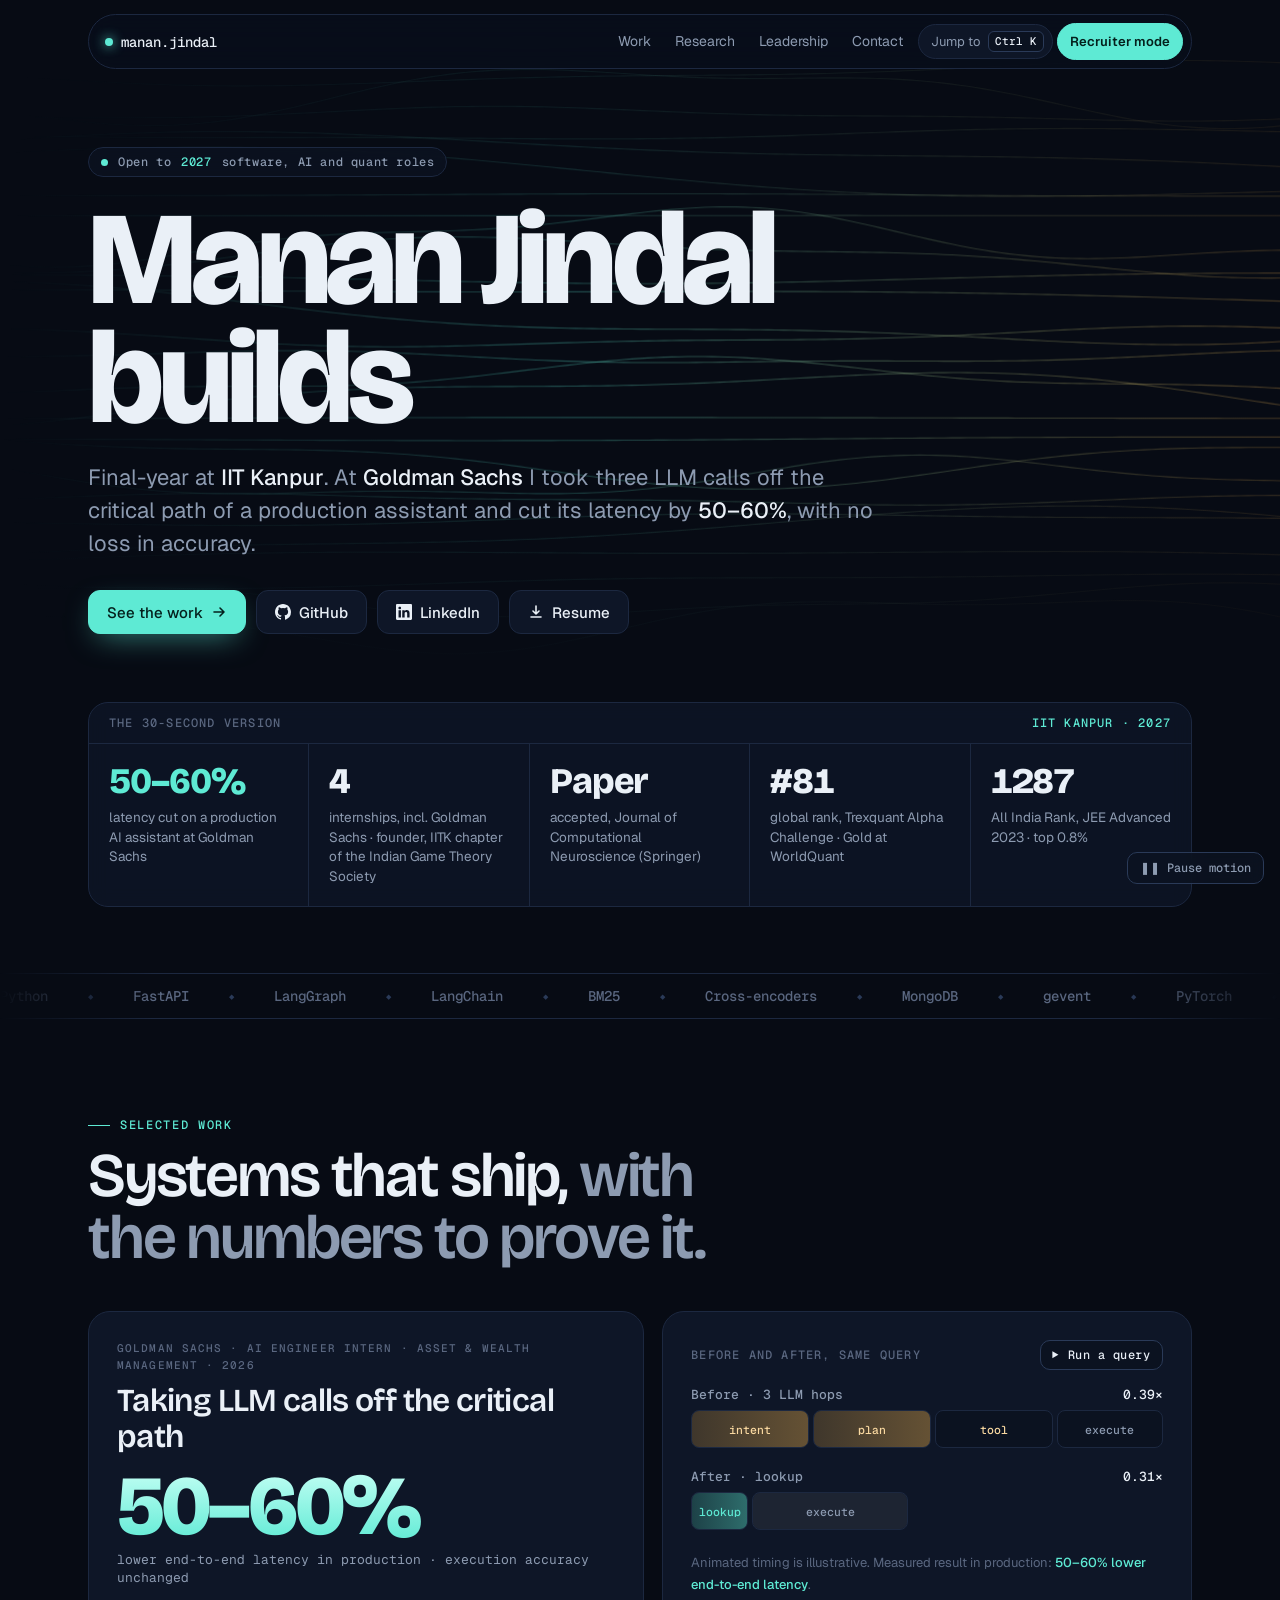
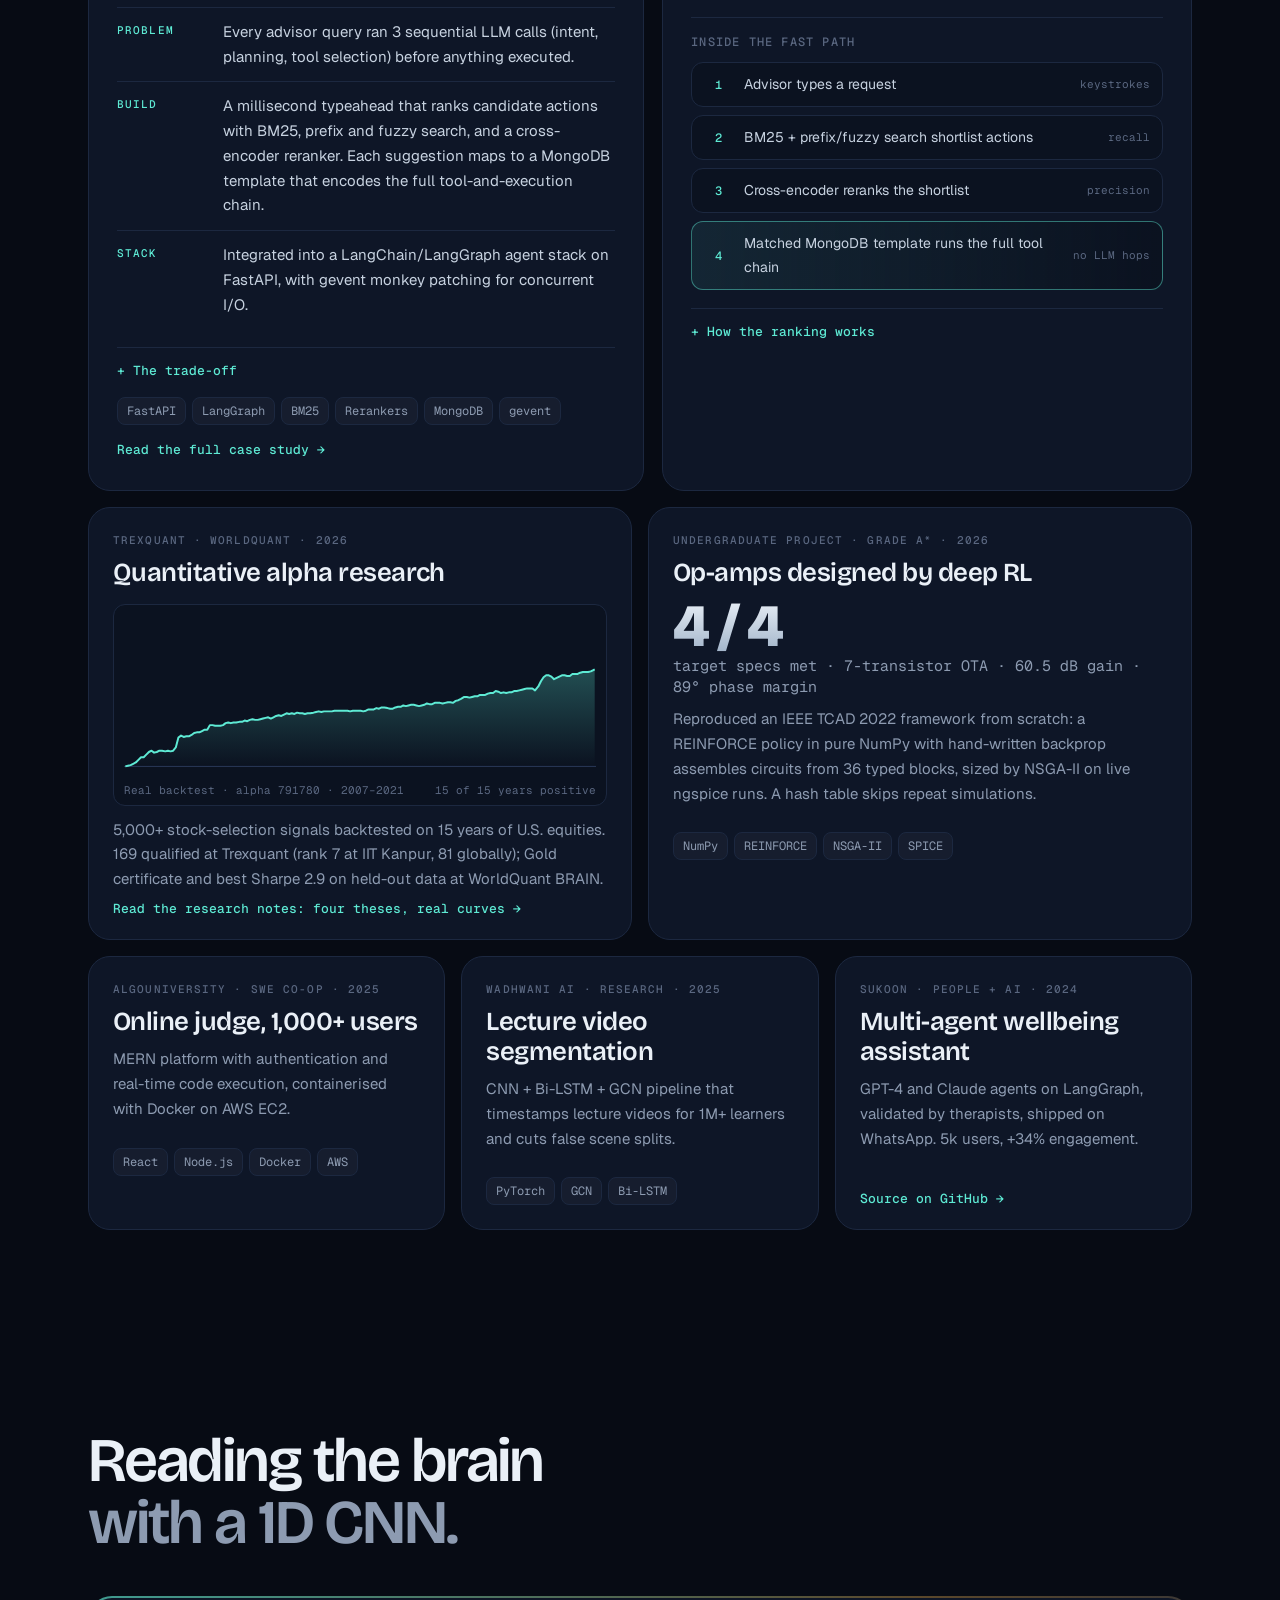
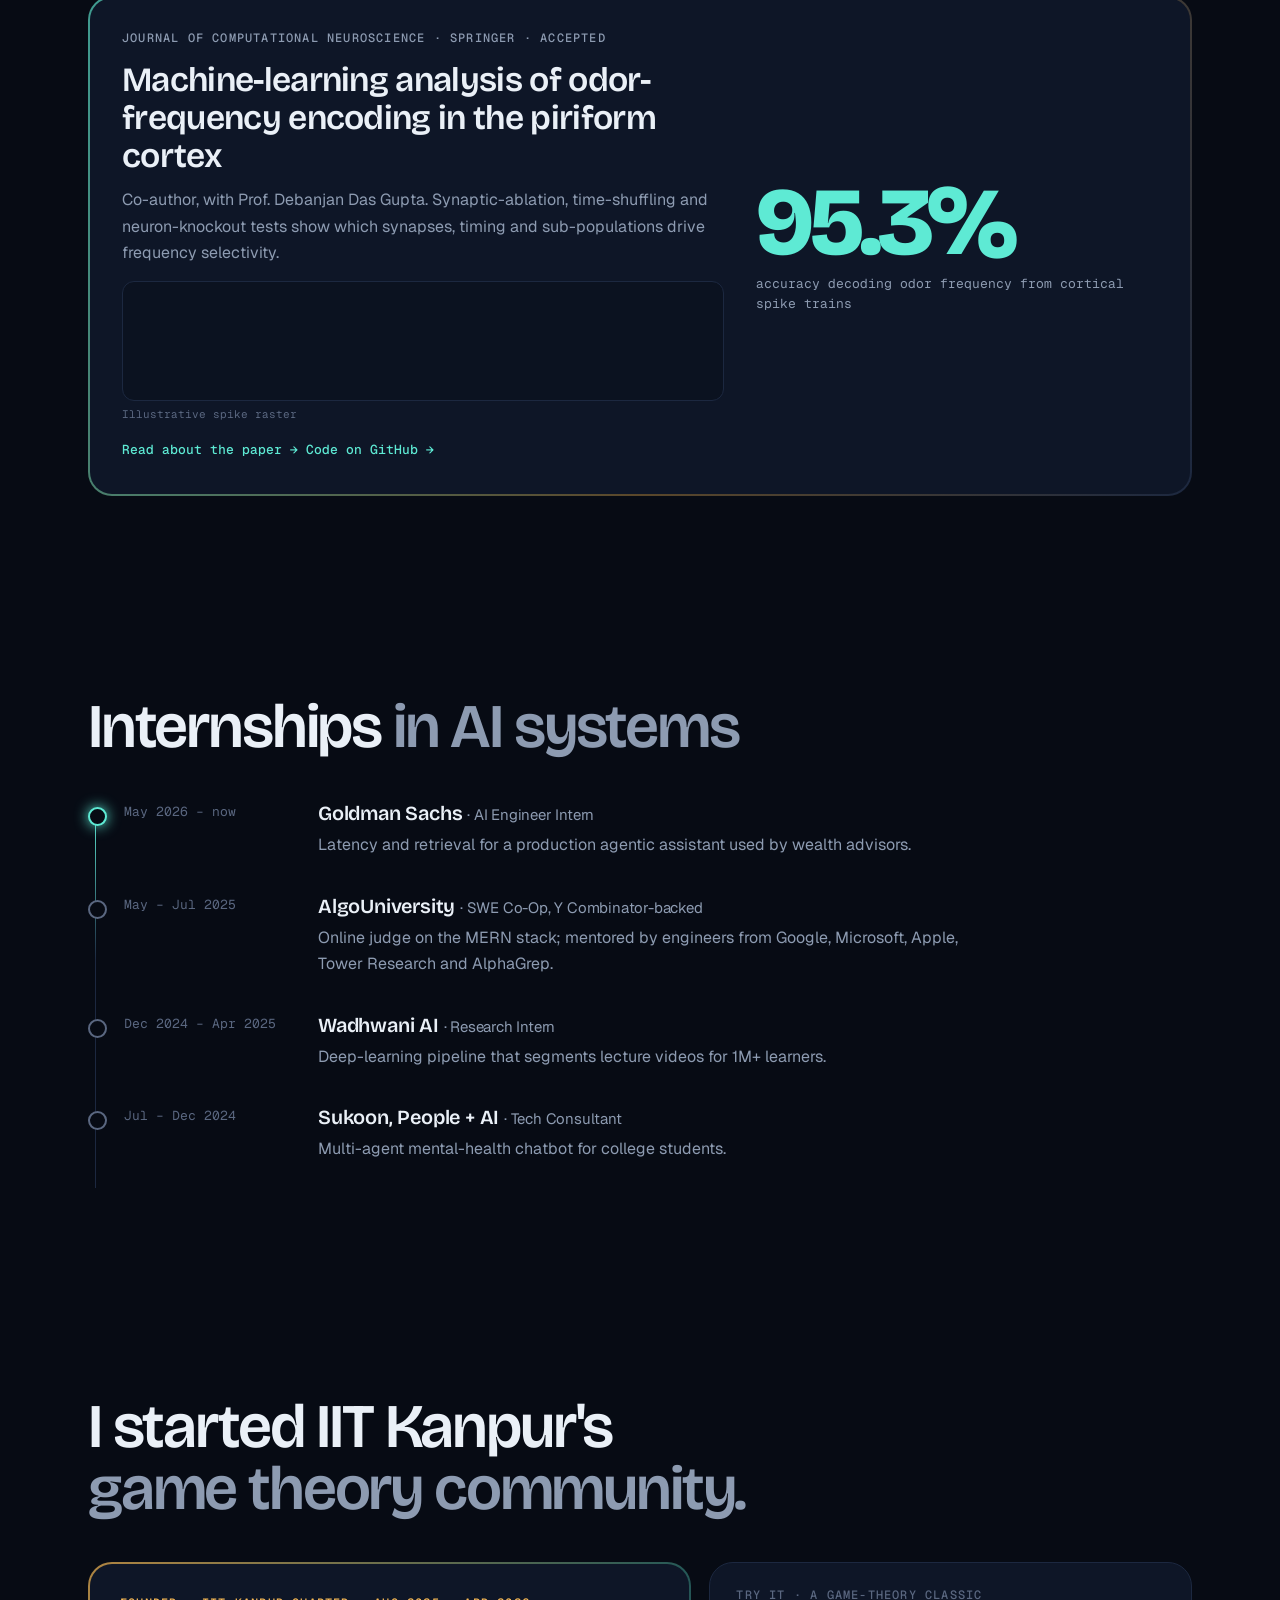
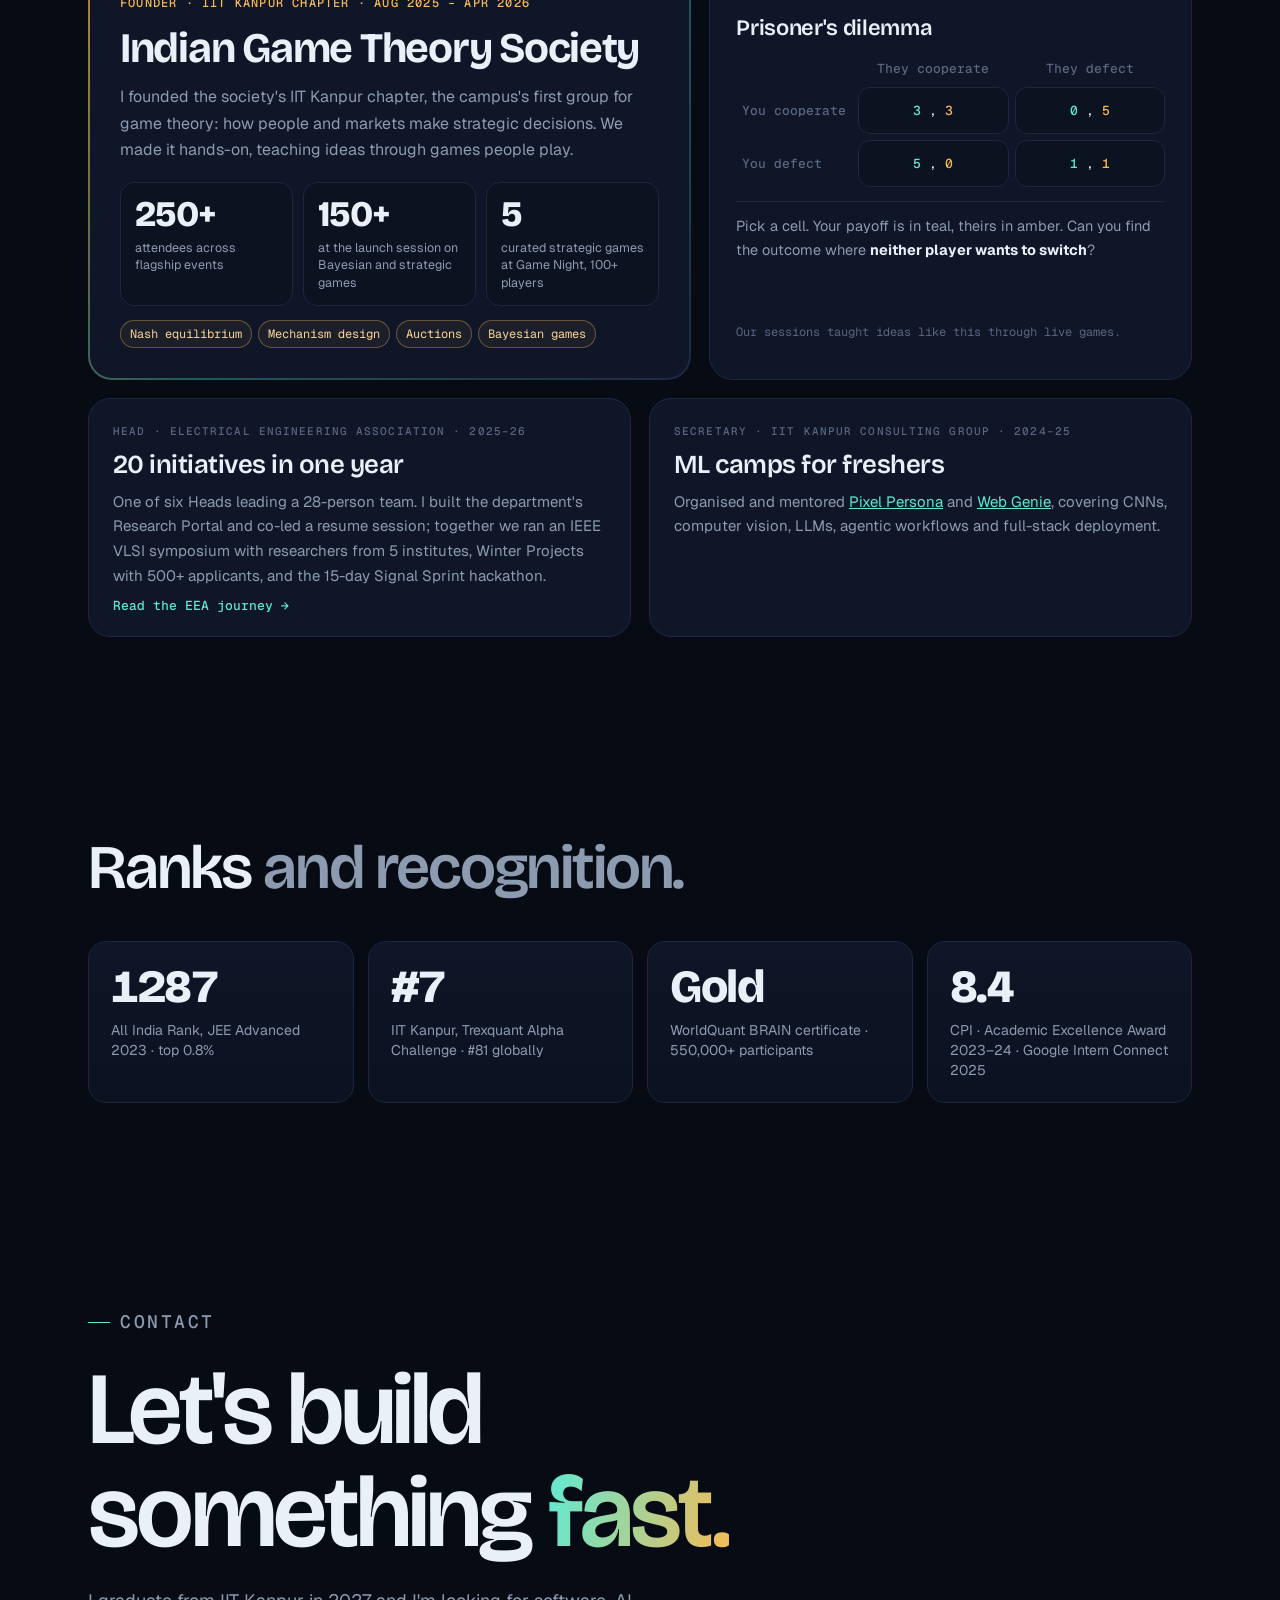
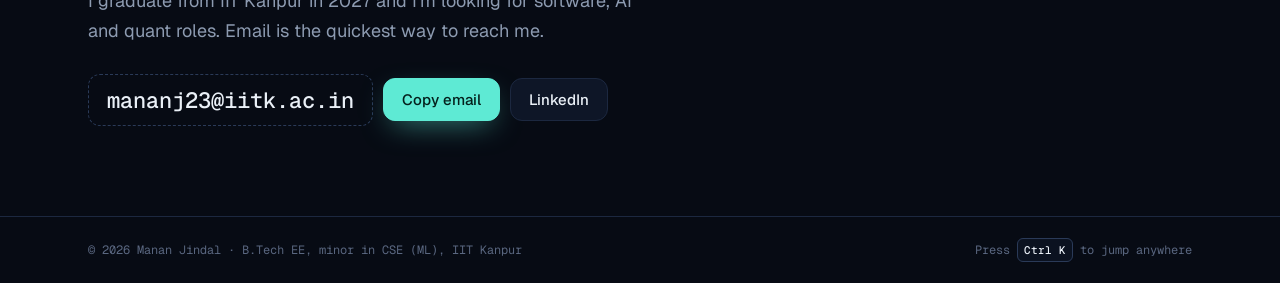
==== commit 365afd1e: "Add files via upload" ====
--- a/index.html
+++ b/index.html
@@ -63,10 +63,13 @@
 .lede{font-size:clamp(18px,2.2vw,22px);line-height:1.5;color:var(--muted);max-width:36em;margin:0 0 30px}
 .lede strong{color:var(--ink);font-weight:500}
 .actions{display:flex;flex-wrap:wrap;gap:10px;align-items:center}
-.btn{display:inline-flex;align-items:center;gap:8px;font:500 15px/1 var(--body);padding:13px 18px;border-radius:12px;text-decoration:none;border:1px solid var(--line);background:var(--card);color:var(--ink);cursor:pointer;transition:transform .2s,border-color .2s,background .2s}
-.btn:hover{transform:translateY(-2px);border-color:var(--line2)}
+.btn{display:inline-flex;align-items:center;gap:8px;font:500 15px/1 var(--body);padding:13px 18px;border-radius:12px;text-decoration:none;border:1px solid var(--line);background:var(--card);color:var(--ink);cursor:pointer;transition:transform 120ms cubic-bezier(.2,.8,.2,1),border-color 120ms,background 120ms}
+.btn svg.arr{transition:transform 120ms cubic-bezier(.2,.8,.2,1)}
+@media (hover:hover) and (pointer:fine){.btn:hover{transform:translateY(-1px);border-color:var(--line2);background:var(--card2);transition-duration:150ms}.btn:hover svg.arr{transform:translateX(3px);transition-duration:150ms}}
+.btn:focus-visible{transform:translateY(-1px);border-color:var(--cyan)}
+.btn:active{transform:translateY(1px) scale(.985);transition-duration:90ms}
 .btn.primary{background:var(--cyan);color:#04201C;border-color:var(--cyan);box-shadow:0 10px 30px -10px rgba(94,234,212,.6)}
-.btn.primary:hover{background:#86F5E3}
+@media (hover:hover) and (pointer:fine){.btn.primary:hover{background:#86F5E3}}
 .btn svg{width:16px;height:16px;flex:none}
 
 /* 30-second summary */
@@ -177,6 +180,9 @@
 .tile{--x:50%;--y:50%;position:relative;grid-column:span 2;border:1px solid var(--line);border-radius:22px;padding:24px;background:var(--card);overflow:hidden;display:flex;flex-direction:column;gap:10px;min-width:0;transition:border-color .3s,transform .3s}
 .tile::before,.panel::before{content:"";position:absolute;inset:0;background:radial-gradient(460px circle at var(--x) var(--y),rgba(94,234,212,.09),transparent 45%);opacity:0;transition:opacity .3s;pointer-events:none}
 .tile:hover,.panel:hover{border-color:var(--line2)}
+.tile{transition:border-color 120ms,transform 120ms cubic-bezier(.2,.8,.2,1),box-shadow 120ms}
+@media (hover:hover) and (pointer:fine){.tile:has(a):hover{transform:translateY(-2px);box-shadow:0 14px 24px -14px rgba(0,0,0,.45);transition-duration:180ms}}
+.tile:has(a:focus-visible){transform:translateY(-2px);border-color:var(--line2)}
 .tile:hover::before,.panel:hover::before{opacity:1}
 .t3{grid-column:span 3}
 .tile h3{font:600 clamp(21px,2.2vw,26px)/1.15 var(--display);letter-spacing:-.02em;margin:0}
@@ -241,13 +247,22 @@
 body.rmode .hide-r{display:none!important}
 body.rmode #tldr{padding-top:40px}
 
-/* scroll-linked entrances; content fully visible at rest */
-@supports (animation-timeline: view()){
-  @media (prefers-reduced-motion: no-preference){
-    .rise{animation:rise linear both;animation-timeline:view();animation-range:entry 0% cover 26%}
-    @keyframes rise{from{transform:translateY(34px) scale(.98)}to{transform:none}}
-  }
+/* hero entrance: once, on load (~1.1s); nothing moves on scroll */
+@media (prefers-reduced-motion: no-preference){
+  .hero .chip,.hero h1 .ln,.hero .lede,.hero .actions{animation:enter 700ms cubic-bezier(.22,1,.36,1) both}
+  .hero h1 .ln:nth-child(2){animation-delay:120ms}
+  .hero h1 .ln:nth-child(3){animation-delay:200ms}
+  .hero .lede{animation-delay:320ms}
+  .hero .actions{animation-delay:420ms}
+  @keyframes enter{from{opacity:0;transform:translateY(14px)}to{opacity:1;transform:none}}
 }
+.hero h1 .ln{display:inline-block}
+/* motion pause control */
+.mbtn{position:fixed;right:16px;bottom:16px;z-index:40;display:inline-flex;align-items:center;gap:8px;padding:9px 12px;border-radius:10px;border:1px solid var(--line2);background:rgba(12,19,34,.85);backdrop-filter:blur(8px);color:var(--muted);font:500 12px/1 var(--mono);cursor:pointer;transition:color 120ms,border-color 120ms}
+@media (hover:hover) and (pointer:fine){.mbtn:hover{color:var(--ink);border-color:var(--cyan);transition-duration:150ms}}
+.mbtn:focus-visible{color:var(--ink);border-color:var(--cyan)}
+body.still .mq,body.still .pulse{animation-play-state:paused}
+@media (prefers-reduced-motion: reduce){.mbtn{display:none}}
 @media (prefers-reduced-motion: reduce){*{animation:none!important;transition:none!important}html{scroll-behavior:auto}}
 
 /* responsive */
@@ -272,12 +287,15 @@
   section{padding-block:76px}
   .kbtn .kt{display:none}
   .panel,.paper .in{padding:22px}
+  .chip{display:inline-block;line-height:1.5}
+  .chip .pulse{display:inline-block;margin-right:8px;vertical-align:1px}
 }
 </style>
 </head><body>
 
 
 <div class="progress" aria-hidden="true"></div>
+<button class="mbtn" id="mbtn" type="button" aria-pressed="false">❚❚ Pause motion</button>
 
 <nav aria-label="Site">
   <div class="wrap">
@@ -302,11 +320,11 @@
     <canvas id="field" aria-hidden="true"></canvas>
     <div class="wrap">
       <span class="chip"><span class="pulse" aria-hidden="true"></span>Open to <b>2027</b> software, AI and quant roles</span>
-      <h1>Manan Jindal<br><span class="sr">builds </span><span aria-hidden="true">builds </span><span class="rot" id="rot">fast AI.</span></h1>
+      <h1><span class="ln">Manan Jindal</span><br><span class="sr">builds </span><span class="ln"><span aria-hidden="true">builds </span><span class="rot" id="rot">fast AI.</span></span></h1>
       <p class="lede">Final-year at <strong>IIT Kanpur</strong>. At <strong>Goldman Sachs</strong> I took three LLM calls off the critical path of a production assistant and cut its latency by <strong>50–60%</strong>, with no loss in accuracy.</p>
       <div class="actions">
         <a class="btn primary" href="#work">See the work
-          <svg viewBox="0 0 16 16" fill="none" aria-hidden="true"><path d="M3 8h10M9 4l4 4-4 4" stroke="currentColor" stroke-width="1.6" stroke-linecap="round" stroke-linejoin="round"/></svg></a>
+          <svg class="arr" viewBox="0 0 16 16" fill="none" aria-hidden="true"><path d="M3 8h10M9 4l4 4-4 4" stroke="currentColor" stroke-width="1.6" stroke-linecap="round" stroke-linejoin="round"/></svg></a>
         <a class="btn" href="https://github.com/mananj23" target="_blank" rel="noopener">
           <svg viewBox="0 0 16 16" fill="currentColor" aria-hidden="true"><path d="M8 0C3.58 0 0 3.58 0 8c0 3.54 2.29 6.53 5.47 7.59.4.07.55-.17.55-.38v-1.33c-2.23.48-2.7-1.07-2.7-1.07-.36-.92-.89-1.17-.89-1.17-.73-.5.06-.49.06-.49.8.06 1.23.83 1.23.83.71 1.22 1.87.87 2.33.66.07-.52.28-.87.5-1.07-1.78-.2-3.64-.89-3.64-3.95 0-.87.31-1.59.82-2.15-.08-.2-.36-1.02.08-2.12 0 0 .67-.21 2.2.82a7.6 7.6 0 0 1 4 0c1.53-1.04 2.2-.82 2.2-.82.44 1.1.16 1.92.08 2.12.51.56.82 1.27.82 2.15 0 3.07-1.87 3.75-3.65 3.95.29.25.54.73.54 1.48v2.2c0 .21.15.46.55.38A8.01 8.01 0 0 0 16 8c0-4.42-3.58-8-8-8Z"/></svg>GitHub</a>
         <a class="btn" href="https://www.linkedin.com/in/manan-jindal-7830ba27a/" target="_blank" rel="noopener">
@@ -342,7 +360,7 @@
       <h2>Systems that ship, <em>with the numbers to prove it.</em></h2>
 
       <div class="flag">
-        <article class="panel rise">
+        <article class="panel">
           <p class="meta">Goldman Sachs · AI Engineer Intern · Asset &amp; Wealth Management · 2026</p>
           <h3>Taking LLM calls off the critical path</h3>
           <div class="big">50–60%</div>
@@ -360,8 +378,8 @@
           <a class="link" href="goldman.html" style="display:inline-block;margin-top:18px">Read the full case study →</a>
         </article>
 
-        <article class="panel race rise" aria-labelledby="raceh">
-          <h4 id="raceh"><span>One query, two pipelines</span><button class="run" id="run" type="button">▶ Run a query</button></h4>
+        <article class="panel race" aria-labelledby="raceh">
+          <h4 id="raceh"><span>Before and after, same query</span><button class="run" id="run" type="button">▶ Run a query</button></h4>
           <div class="lane">
             <div class="lt"><span>Before · 3 LLM hops</span><b id="tb">1.00×</b></div>
             <div class="pipe" id="pb"><div class="stage llm"><i></i><span>intent</span></div><div class="stage llm"><i></i><span>plan</span></div><div class="stage llm"><i></i><span>tool</span></div><div class="stage ex"><i></i><span>execute</span></div></div>
@@ -388,7 +406,7 @@
       </div>
 
       <div class="bento">
-        <article class="tile t3 rise">
+        <article class="tile t3">
           <p class="meta">Trexquant · WorldQuant · 2026</p>
           <h3>Quantitative alpha research</h3>
           <div class="chart" role="img" aria-label="Real cumulative backtest PnL of alpha 791780 from 2007 to 2021, rising steadily to about 0.84 million dollars with no losing year">
@@ -404,7 +422,7 @@
           <a class="link" href="alpha-research.html">Read the research notes: four theses, real curves →</a>
         </article>
 
-        <article class="tile t3 rise">
+        <article class="tile t3">
           <p class="meta">Undergraduate project · Grade A* · 2026</p>
           <h3>Op-amps designed by deep RL</h3>
           <div><div class="num">4 / 4</div><p class="numlab">target specs met · 7-transistor OTA · 60.5 dB gain · 89° phase margin</p></div>
@@ -412,19 +430,19 @@
           <div class="tags"><span>NumPy</span><span>REINFORCE</span><span>NSGA-II</span><span>SPICE</span></div>
         </article>
 
-        <article class="tile rise">
+        <article class="tile">
           <p class="meta">AlgoUniversity · SWE Co-Op · 2025</p>
           <h3>Online judge, 1,000+ users</h3>
           <p>MERN platform with authentication and real-time code execution, containerised with Docker on AWS EC2.</p>
           <div class="tags"><span>React</span><span>Node.js</span><span>Docker</span><span>AWS</span></div>
         </article>
-        <article class="tile rise">
+        <article class="tile">
           <p class="meta">Wadhwani AI · Research · 2025</p>
           <h3>Lecture video segmentation</h3>
           <p>CNN + Bi-LSTM + GCN pipeline that timestamps lecture videos for 1M+ learners and cuts false scene splits.</p>
           <div class="tags"><span>PyTorch</span><span>GCN</span><span>Bi-LSTM</span></div>
         </article>
-        <article class="tile rise">
+        <article class="tile">
           <p class="meta">Sukoon · People + AI · 2024</p>
           <h3>Multi-agent wellbeing assistant</h3>
           <p>GPT-4 and Claude agents on LangGraph, validated by therapists, shipped on WhatsApp. 5k users, +34% engagement.</p>
@@ -436,9 +454,8 @@
 
   <section id="research" class="hide-r">
     <div class="wrap">
-      <p class="eyebrow">Research</p>
       <h2>Reading the brain <em>with a 1D CNN.</em></h2>
-      <div class="paper rise">
+      <div class="paper">
         <div class="in">
           <div>
             <p class="venue">Journal of Computational Neuroscience · Springer · Accepted</p>
@@ -456,26 +473,24 @@
 
   <section id="journey" class="hide-r">
     <div class="wrap">
-      <p class="eyebrow">Journey</p>
-      <h2>Four internships, <em>one direction.</em></h2>
+      <h2>Internships <em>in AI systems</em></h2>
       <ol class="tl">
-        <li class="rise"><span class="when">May 2026 – now</span><div><h3>Goldman Sachs <span>· AI Engineer Intern</span></h3><p>Latency and retrieval for a production agentic assistant used by wealth advisors.</p></div></li>
-        <li class="rise"><span class="when">May – Jul 2025</span><div><h3>AlgoUniversity <span>· SWE Co-Op, Y Combinator-backed</span></h3><p>Online judge on the MERN stack; mentored by engineers from Google, Microsoft, Apple, Tower Research and AlphaGrep.</p></div></li>
-        <li class="rise"><span class="when">Dec 2024 – Apr 2025</span><div><h3>Wadhwani AI <span>· Research Intern</span></h3><p>Deep-learning pipeline that segments lecture videos for 1M+ learners.</p></div></li>
-        <li class="rise"><span class="when">Jul – Dec 2024</span><div><h3>Sukoon, People + AI <span>· Tech Consultant</span></h3><p>Multi-agent mental-health chatbot for college students.</p></div></li>
+        <li><span class="when">May 2026 – now</span><div><h3>Goldman Sachs <span>· AI Engineer Intern</span></h3><p>Latency and retrieval for a production agentic assistant used by wealth advisors.</p></div></li>
+        <li><span class="when">May – Jul 2025</span><div><h3>AlgoUniversity <span>· SWE Co-Op, Y Combinator-backed</span></h3><p>Online judge on the MERN stack; mentored by engineers from Google, Microsoft, Apple, Tower Research and AlphaGrep.</p></div></li>
+        <li><span class="when">Dec 2024 – Apr 2025</span><div><h3>Wadhwani AI <span>· Research Intern</span></h3><p>Deep-learning pipeline that segments lecture videos for 1M+ learners.</p></div></li>
+        <li><span class="when">Jul – Dec 2024</span><div><h3>Sukoon, People + AI <span>· Tech Consultant</span></h3><p>Multi-agent mental-health chatbot for college students.</p></div></li>
       </ol>
     </div>
   </section>
 
   <section id="leadership" class="hide-r">
     <div class="wrap">
-      <p class="eyebrow">Leadership</p>
       <h2>I started IIT Kanpur's <em>game theory community.</em></h2>
       <div class="lead">
-        <div class="igts rise"><div class="in">
+        <div class="igts"><div class="in">
           <p class="role">Founder · IIT Kanpur chapter · Aug 2025 – Apr 2026</p>
           <h3>Indian Game Theory Society</h3>
-          <p>I founded the society's IIT Kanpur chapter, the campus's first group for game theory: how people and markets make strategic decisions. We made it hands-on, teaching ideas through games people actually play.</p>
+          <p>I founded the society's IIT Kanpur chapter, the campus's first group for game theory: how people and markets make strategic decisions. We made it hands-on, teaching ideas through games people play.</p>
           <div class="inums">
             <div><b>250+</b><span>attendees across flagship events</span></div>
             <div><b>150+</b><span>at the launch session on Bayesian and strategic games</span></div>
@@ -484,7 +499,7 @@
           <div class="topics"><span>Nash equilibrium</span><span>Mechanism design</span><span>Auctions</span><span>Bayesian games</span></div>
         </div></div>
 
-        <div class="game rise" aria-labelledby="gh">
+        <div class="game" aria-labelledby="gh">
           <h4>Try it · a game-theory classic</h4>
           <h3 id="gh">Prisoner's dilemma</h3>
           <div class="pm" role="group" aria-label="Payoff matrix. Each cell shows your payoff, then theirs.">
@@ -497,20 +512,20 @@
             <button class="cell" type="button" data-k="dd" aria-pressed="false"><span class="y">1</span> , <span class="t">1</span></button>
           </div>
           <p class="gout" id="gout" aria-live="polite">Pick a cell. Your payoff is in teal, theirs in amber. Can you find the outcome where <b>neither player wants to switch</b>?</p>
-          <p class="gnote">Our sessions taught ideas like this through games people play live, not slides.</p>
+          <p class="gnote">Our sessions taught ideas like this through live games.</p>
         </div>
       </div>
 
       <div class="roles">
-        <article class="tile rise">
+        <article class="tile">
           <p class="meta">Head · Electrical Engineering Association · 2025–26</p>
           <h3>20 initiatives in one year</h3>
           <p>One of six Heads leading a 28-person team. I built the department's Research Portal and co-led a resume session; together we ran an IEEE VLSI symposium with researchers from 5 institutes, Winter Projects with 500+ applicants, and the 15-day Signal Sprint hackathon.</p>
           <a class="link" href="eea.html">Read the EEA journey →</a>
         </article>
-        <article class="tile rise">
+        <article class="tile">
           <p class="meta">Secretary · IIT Kanpur Consulting Group · 2024–25</p>
-          <h3>Two camps, 50+ freshers</h3>
+          <h3>ML camps for freshers</h3>
           <p>Organised and mentored <a href="https://github.com/mananj23/PIXEL_PERSONA/" target="_blank" rel="noopener" style="color:var(--cyan)">Pixel Persona</a> and <a href="https://github.com/Ameer1803/Web-Genie" target="_blank" rel="noopener" style="color:var(--cyan)">Web Genie</a>, covering CNNs, computer vision, LLMs, agentic workflows and full-stack deployment.</p>
         </article>
       </div>
@@ -519,13 +534,12 @@
 
   <section id="record" class="hide-r">
     <div class="wrap">
-      <p class="eyebrow">Record</p>
       <h2>Ranks <em>and recognition.</em></h2>
       <div class="rec">
-        <div class="r rise"><b>1287</b><span>All India Rank, JEE Advanced 2023 · top 0.8%</span></div>
-        <div class="r rise"><b>#7</b><span>IIT Kanpur, Trexquant Alpha Challenge · #81 globally</span></div>
-        <div class="r rise"><b>Gold</b><span>WorldQuant BRAIN certificate · 550,000+ participants</span></div>
-        <div class="r rise"><b>8.4</b><span>CPI · Academic Excellence Award 2023–24 · Google Intern Connect 2025</span></div>
+        <div class="r"><b>1287</b><span>All India Rank, JEE Advanced 2023 · top 0.8%</span></div>
+        <div class="r"><b>#7</b><span>IIT Kanpur, Trexquant Alpha Challenge · #81 globally</span></div>
+        <div class="r"><b>Gold</b><span>WorldQuant BRAIN certificate · 550,000+ participants</span></div>
+        <div class="r"><b>8.4</b><span>CPI · Academic Excellence Award 2023–24 · Google Intern Connect 2025</span></div>
       </div>
     </div>
   </section>
@@ -556,7 +570,8 @@
 
 <script>
 (function(){
-var reduce=matchMedia('(prefers-reduced-motion: reduce)').matches;
+var reduce=matchMedia('(prefers-reduced-motion: reduce)').matches;var still=false;
+(function(){var b=document.getElementById('mbtn');b.addEventListener('click',function(){still=!still;document.body.classList.toggle('still',still);b.setAttribute('aria-pressed',still);b.textContent=still?'▶ Play motion':'❚❚ Pause motion'})})();
 var mac=/Mac|iPhone|iPad/.test(navigator.platform||'');
 ['kmod','kmod2'].forEach(function(id){var e=document.getElementById(id); if(e) e.textContent=mac?'⌘ K':'Ctrl K';});
 
@@ -571,7 +586,7 @@
 
 /* rotating headline word */
 var words=['fast AI.','search systems.','quant signals.','reliable agents.'],wi=0,rot=document.getElementById('rot');
-if(!reduce) setInterval(function(){rot.classList.add('out');setTimeout(function(){wi=(wi+1)%words.length;rot.textContent=words[wi];rot.classList.remove('out')},350)},2600);
+if(!reduce) setInterval(function(){if(still)return;rot.classList.add('out');setTimeout(function(){wi=(wi+1)%words.length;rot.textContent=words[wi];rot.classList.remove('out')},350)},2600);
 
 /* recruiter mode */
 var rb=document.getElementById('rmode');
@@ -584,7 +599,7 @@
 var host=c.parentElement;host.addEventListener('pointermove',function(e){var r=c.getBoundingClientRect();mx=e.clientX-r.left;my=e.clientY-r.top});host.addEventListener('pointerleave',function(){mx=my=-1e4});
 var N=28;function draw(){x.clearRect(0,0,W,H);for(var i=0;i<N;i++){var base=H*(.1+.85*i/N),amp=10+16*Math.sin(i*1.7),f=.004+.0016*Math.sin(i),ph=i*.9+t*(.5+.25*Math.sin(i*2.3));var g=x.createLinearGradient(0,0,W,0),a=.08+.24*Math.pow(Math.sin(i/N*Math.PI),2);g.addColorStop(0,'rgba(94,234,212,0)');g.addColorStop(.45,'rgba(94,234,212,'+a+')');g.addColorStop(1,'rgba(247,185,85,'+a*.9+')');x.strokeStyle=g;x.lineWidth=1.1;x.beginPath();for(var px=0;px<=W;px+=8){var y=base+Math.sin(px*f+ph)*amp+Math.sin(px*f*2.3-ph*.7)*amp*.35,dx=px-mx,dy=y-my,q=dx*dx+dy*dy;if(q<26000){var k=1-q/26000;y+=(dy>0?1:-1)*k*k*40}px?x.lineTo(px,y):x.moveTo(px,y)}x.stroke()}}
 size();addEventListener('resize',size);
-if(!reduce){if('IntersectionObserver'in window)new IntersectionObserver(function(e){run=e[0].isIntersecting}).observe(c);(function loop(){if(run){t+=.012;draw()}requestAnimationFrame(loop)})()}})();
+if(!reduce){if('IntersectionObserver'in window)new IntersectionObserver(function(e){run=e[0].isIntersecting}).observe(c);(function loop(){if(run&&!still){t+=.012;draw()}requestAnimationFrame(loop)})()}})();
 
 /* real backtest curve: fill area + draw-on */
 (function(){var p=document.getElementById('pnl'),f=document.getElementById('pnlfill');f.setAttribute('d',p.getAttribute('d')+'L718 231L2 231Z');
@@ -607,7 +622,7 @@
 function draw(){x.clearRect(0,0,W,H);var rh=(H-16)/rows;for(var j=0;j<sp.length;j++){var s=sp[j],px=s.x*W,burst=Math.abs(px-W*.55)<W*.12;x.fillStyle=burst?'rgba(94,234,212,.95)':'rgba(141,155,177,.55)';x.fillRect(px,8+s.r*rh+1,1.6,rh-3)}
 x.fillStyle='rgba(247,185,85,.10)';x.fillRect(W*.43,0,W*.24,H)}
 function step(){for(var j=0;j<sp.length;j++){var s=sp[j];s.x-=.0016;if(s.x<0){s.x=1;}}if(Math.random()<.5){var r=Math.floor(Math.random()*rows);sp.push({r:r,x:1});if(sp.length>420)sp.shift()}}
-draw();if(!reduce){if('IntersectionObserver'in window)new IntersectionObserver(function(e){run=e[0].isIntersecting}).observe(c);(function loop(){if(run){step();draw()}requestAnimationFrame(loop)})()}})();
+draw();if(!reduce){if('IntersectionObserver'in window)new IntersectionObserver(function(e){run=e[0].isIntersecting}).observe(c);(function loop(){if(run&&!still){step();draw()}requestAnimationFrame(loop)})()}})();
 
 
 /* prisoner's dilemma */
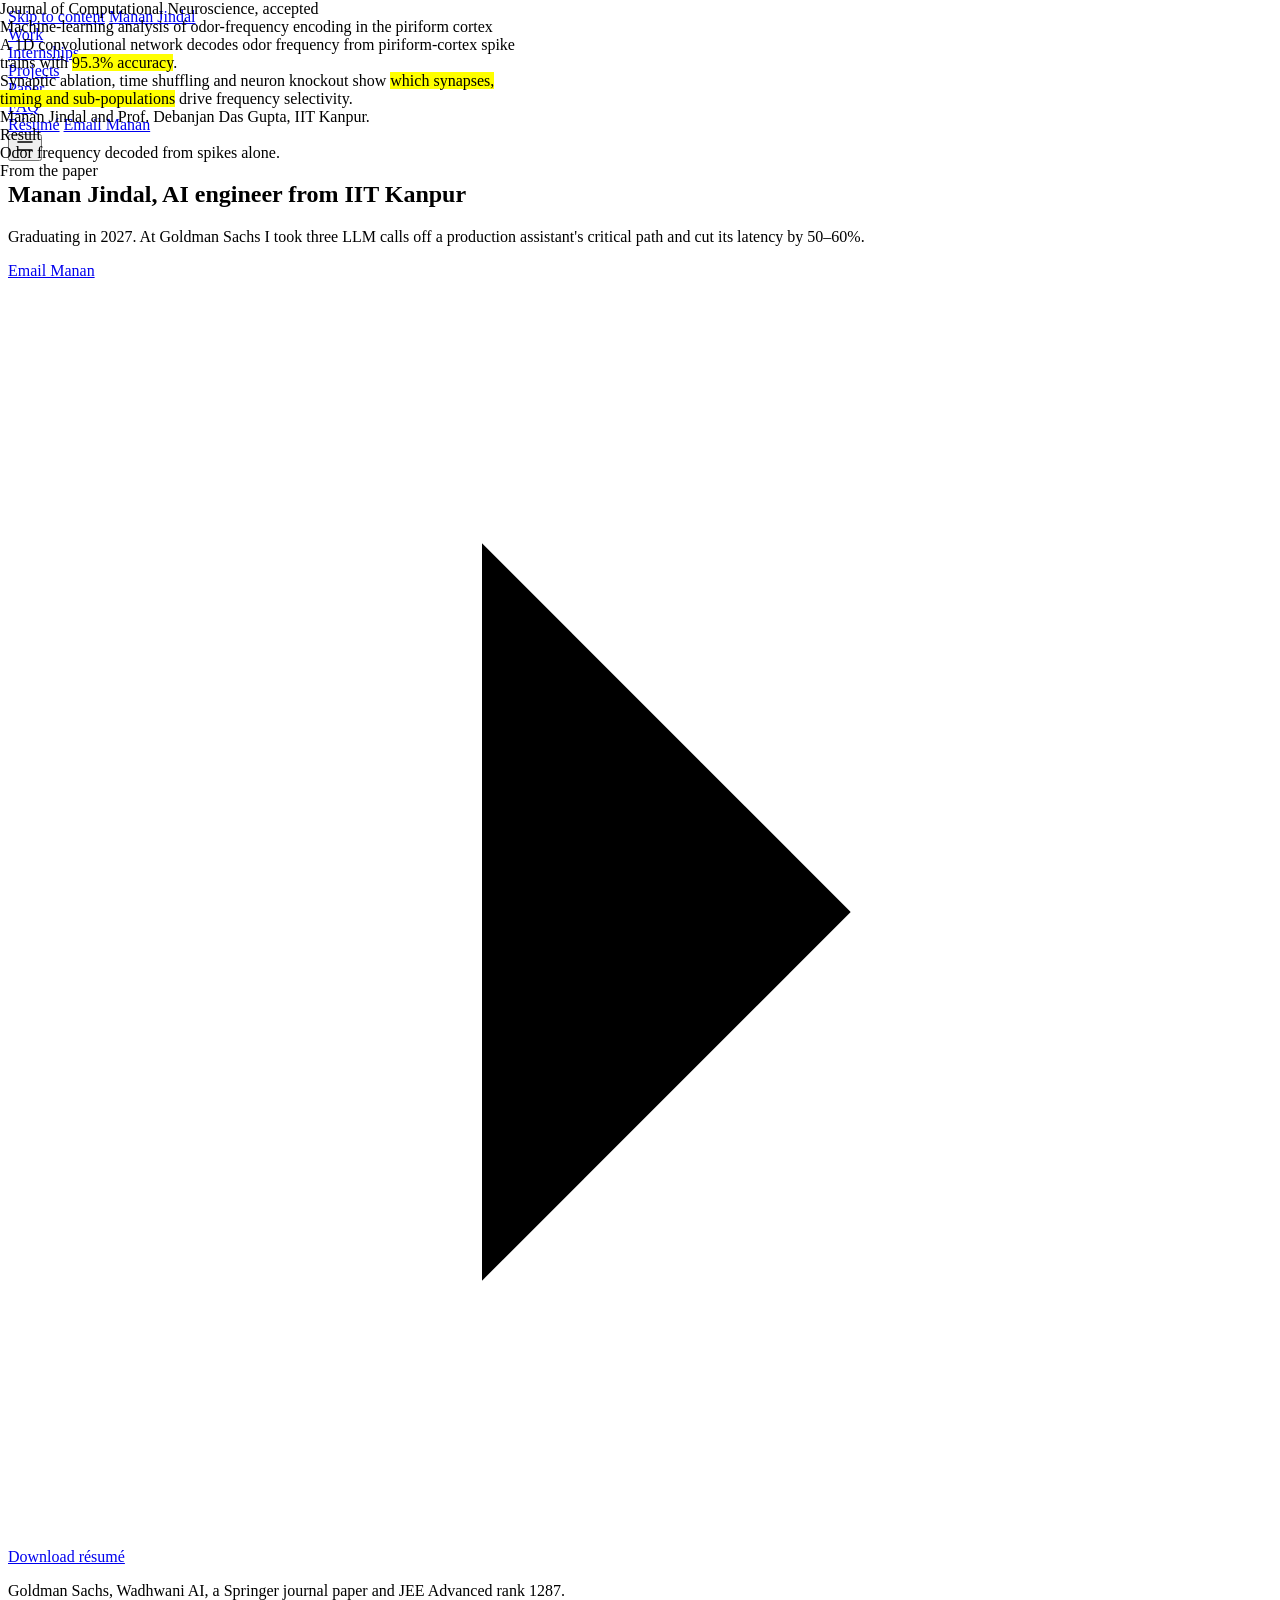
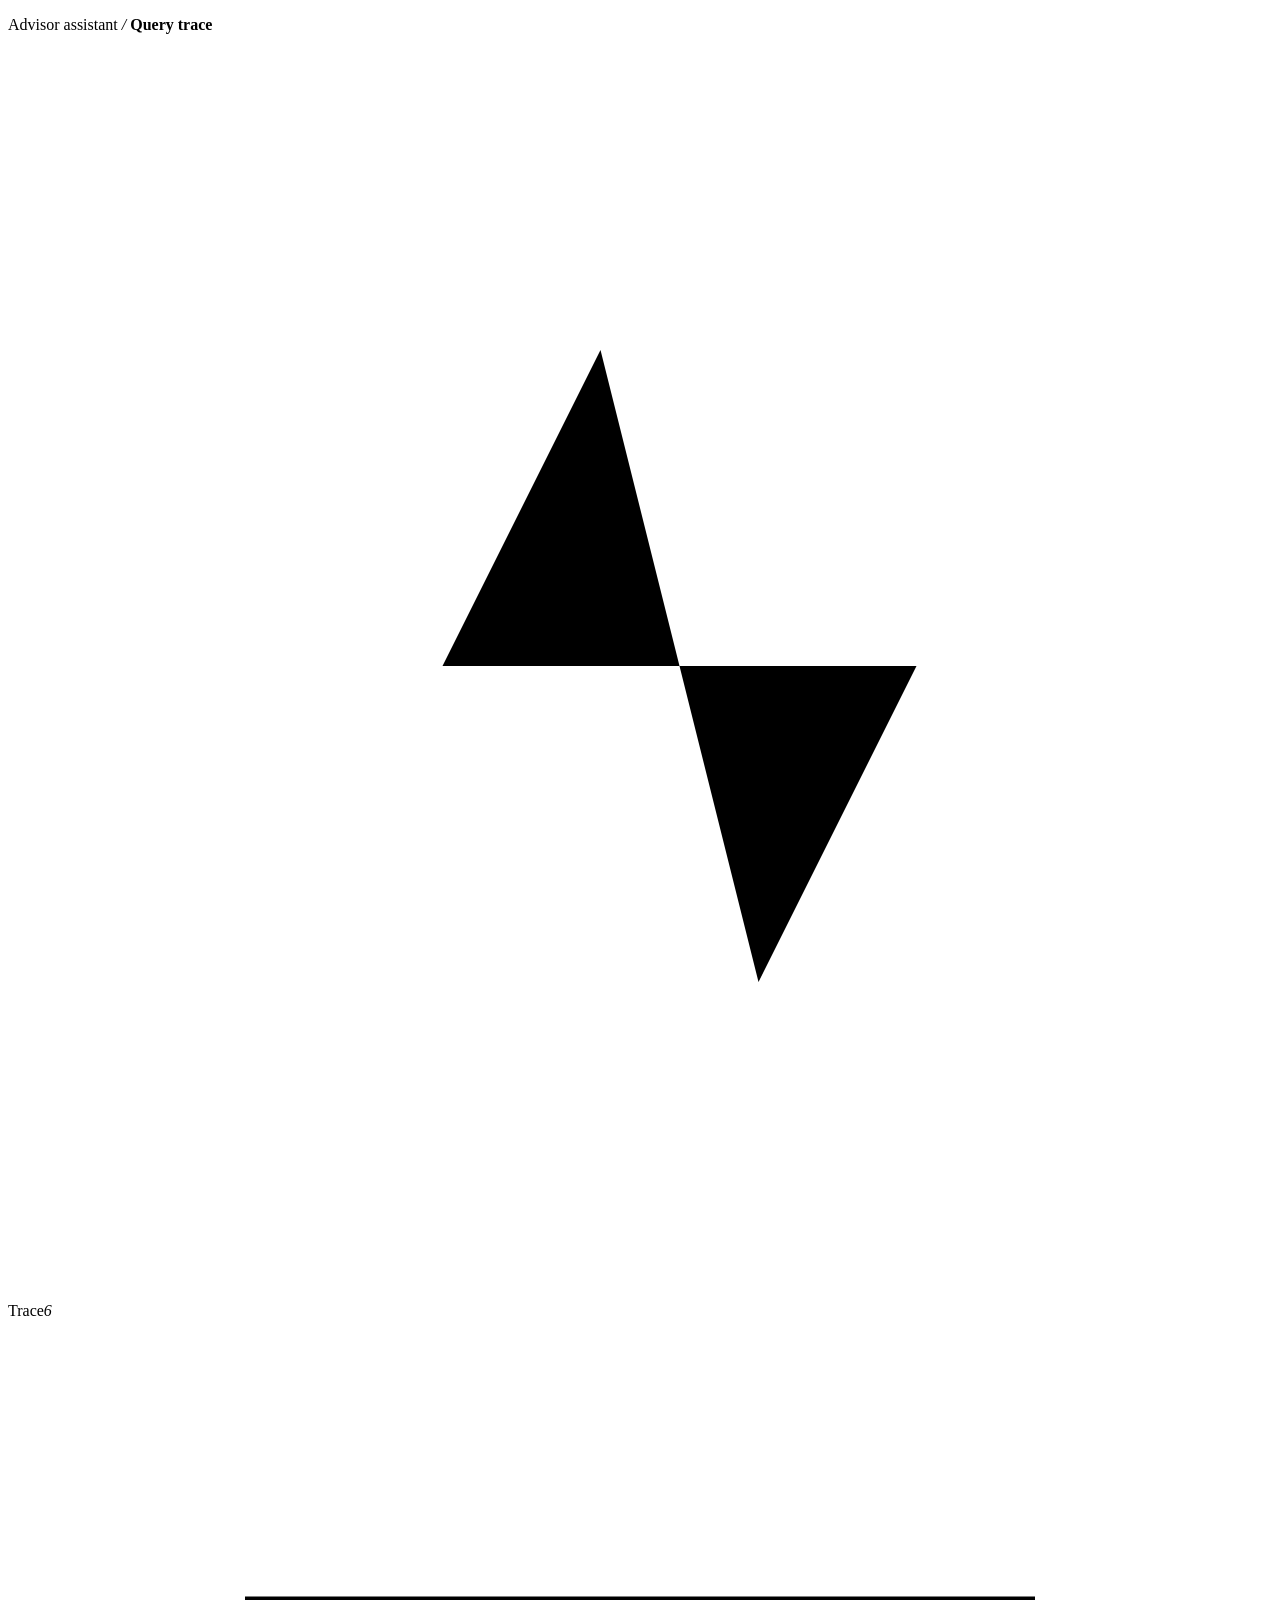
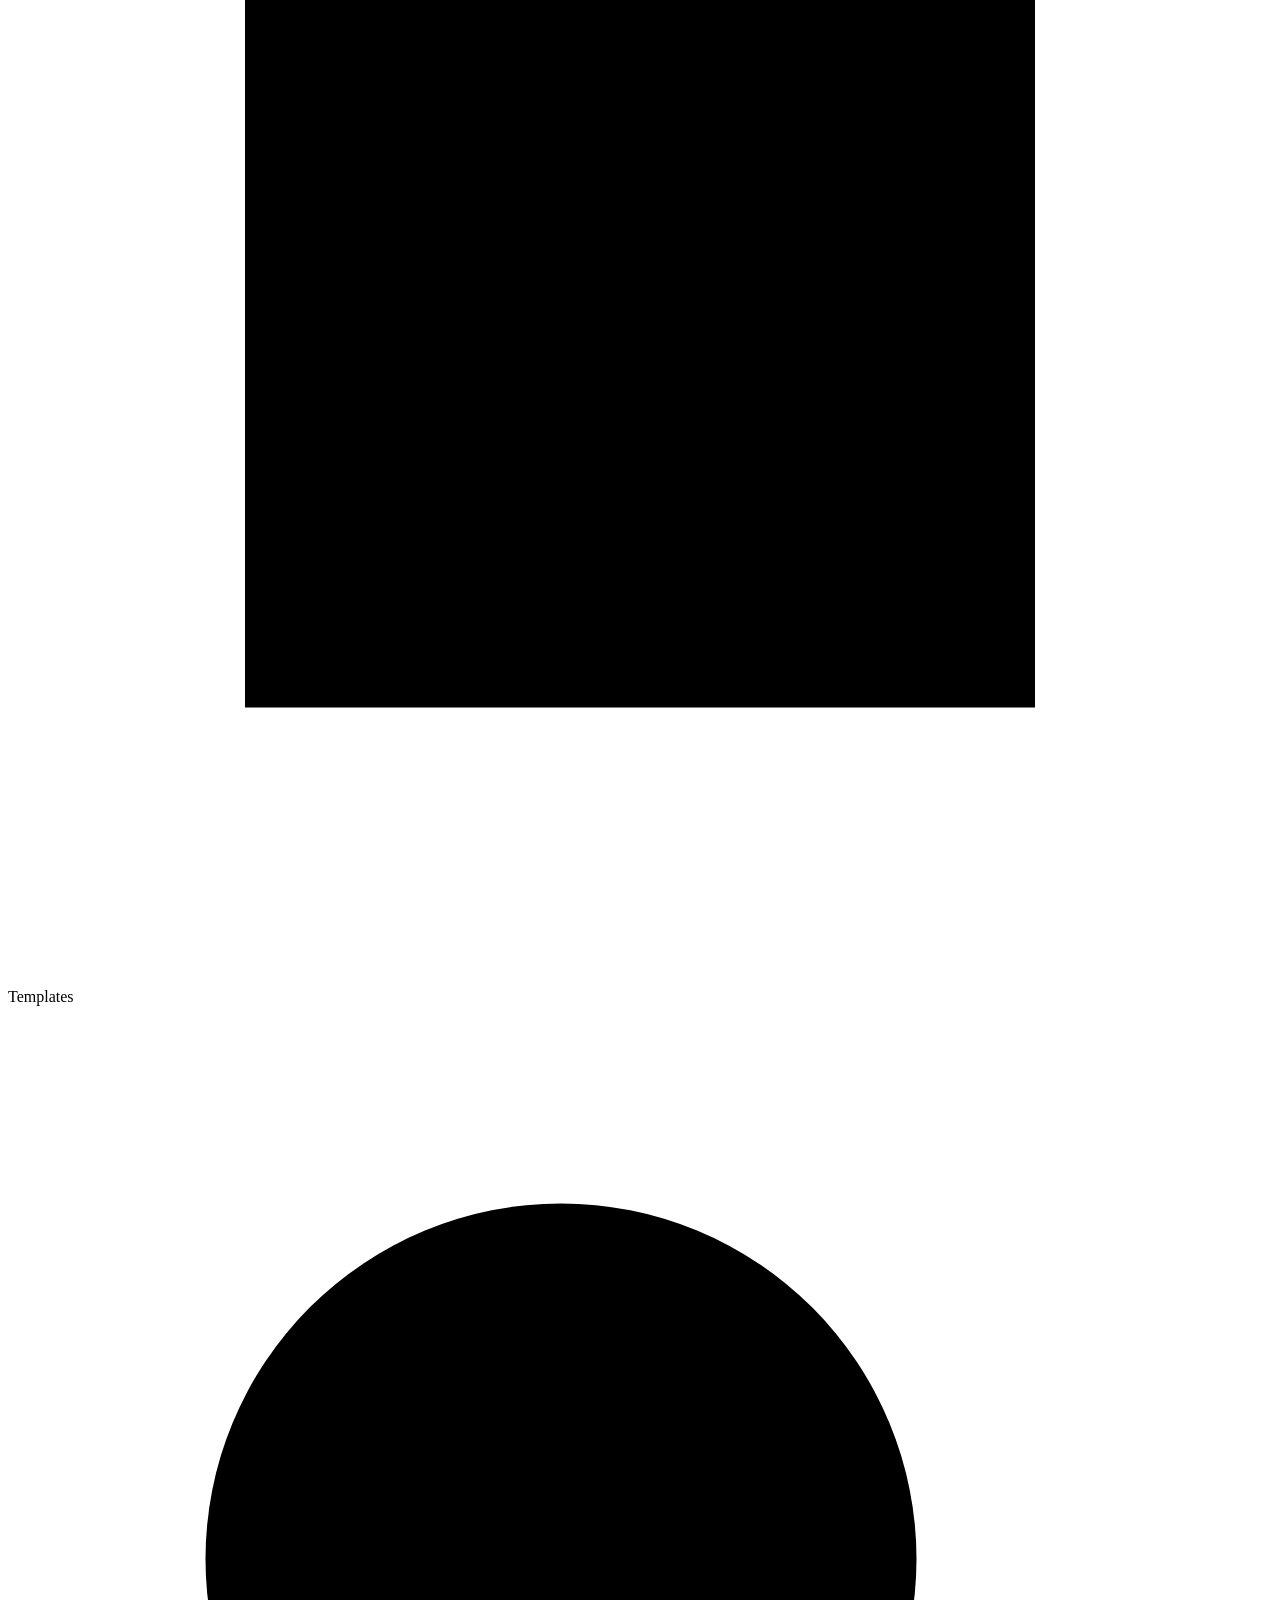
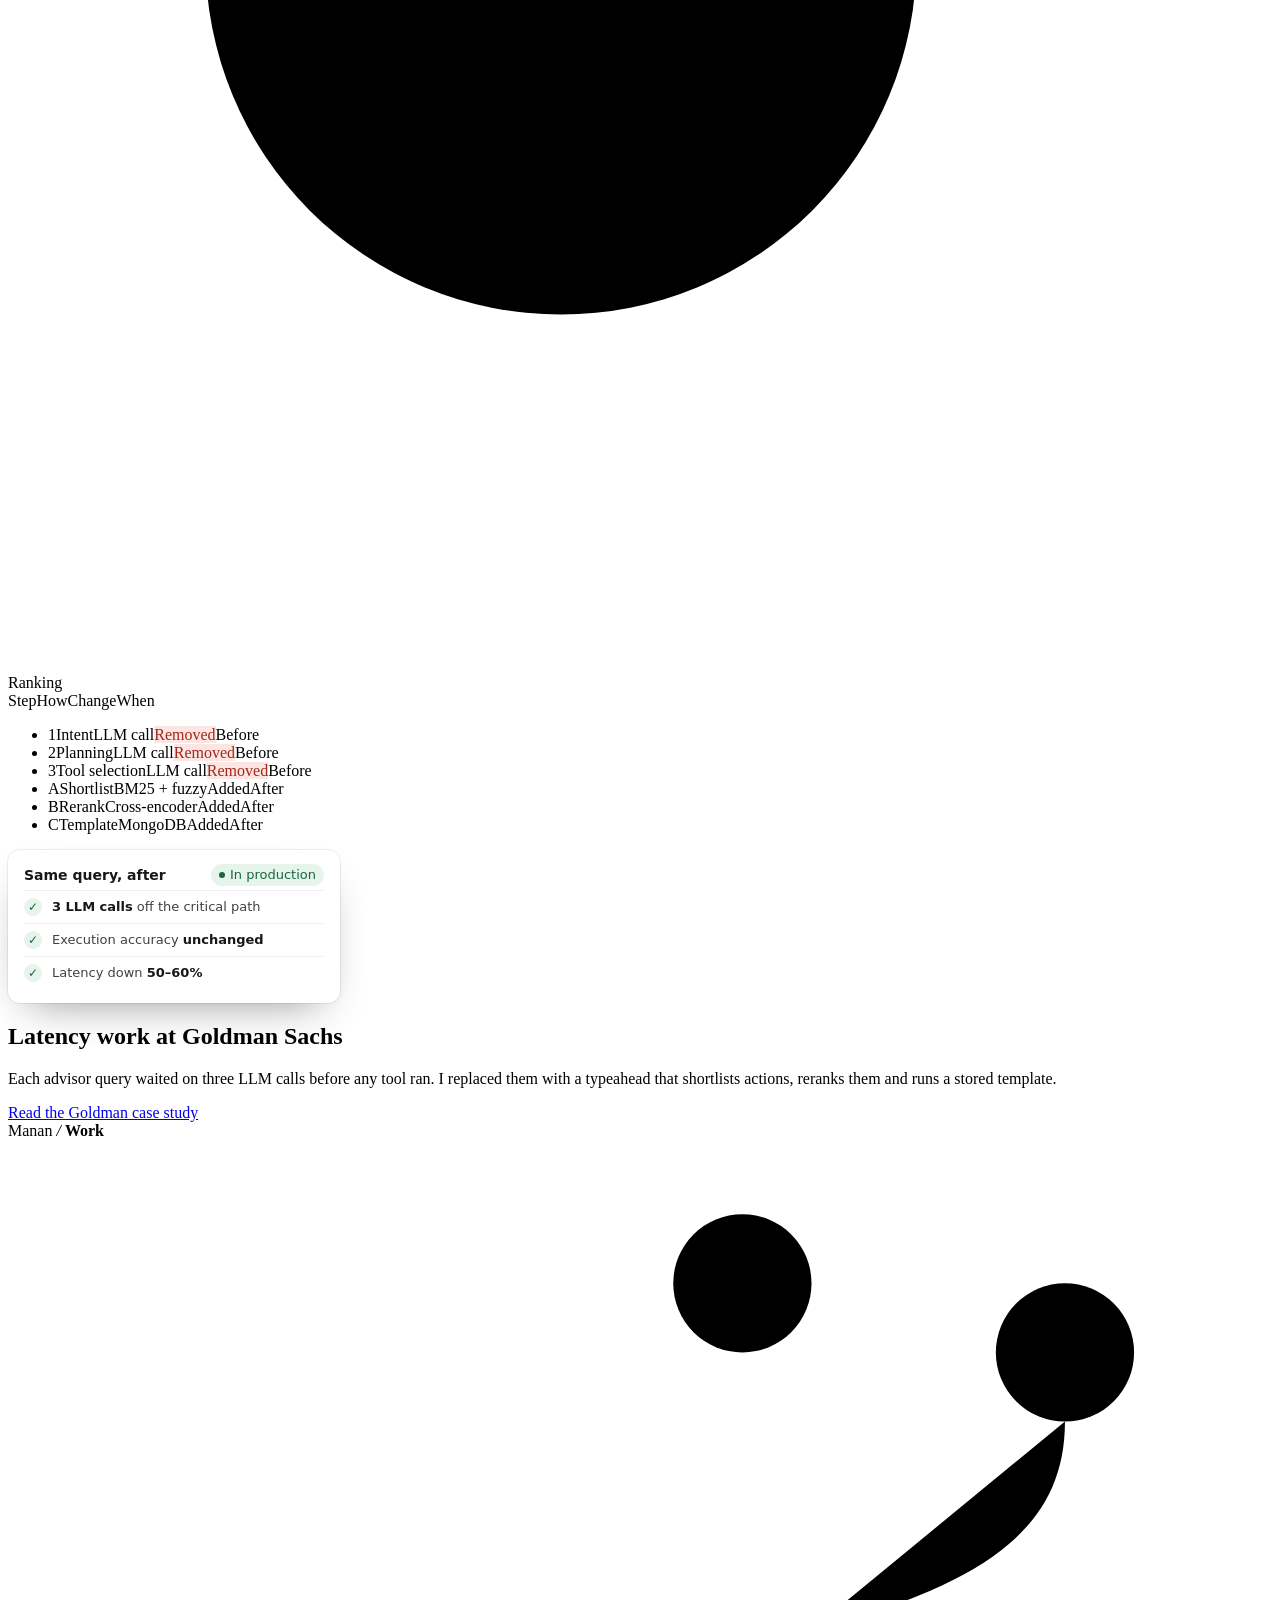
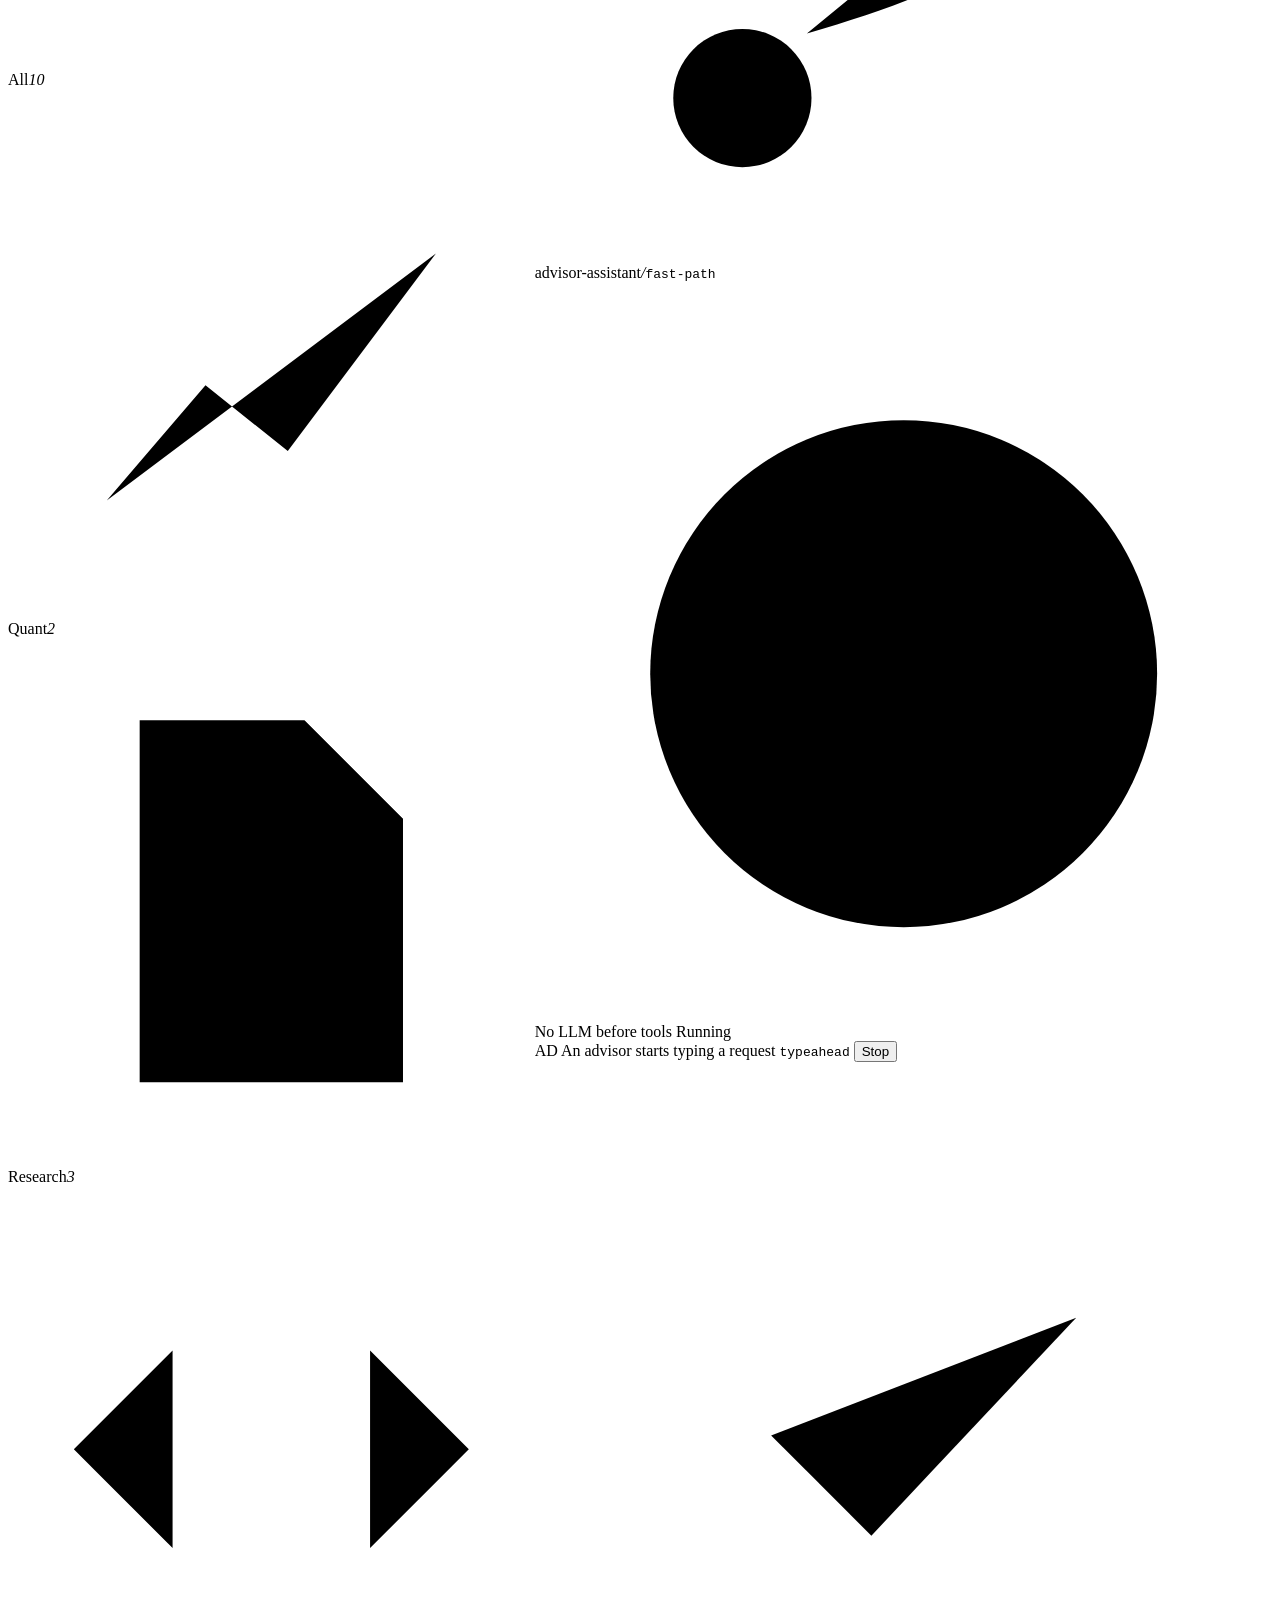
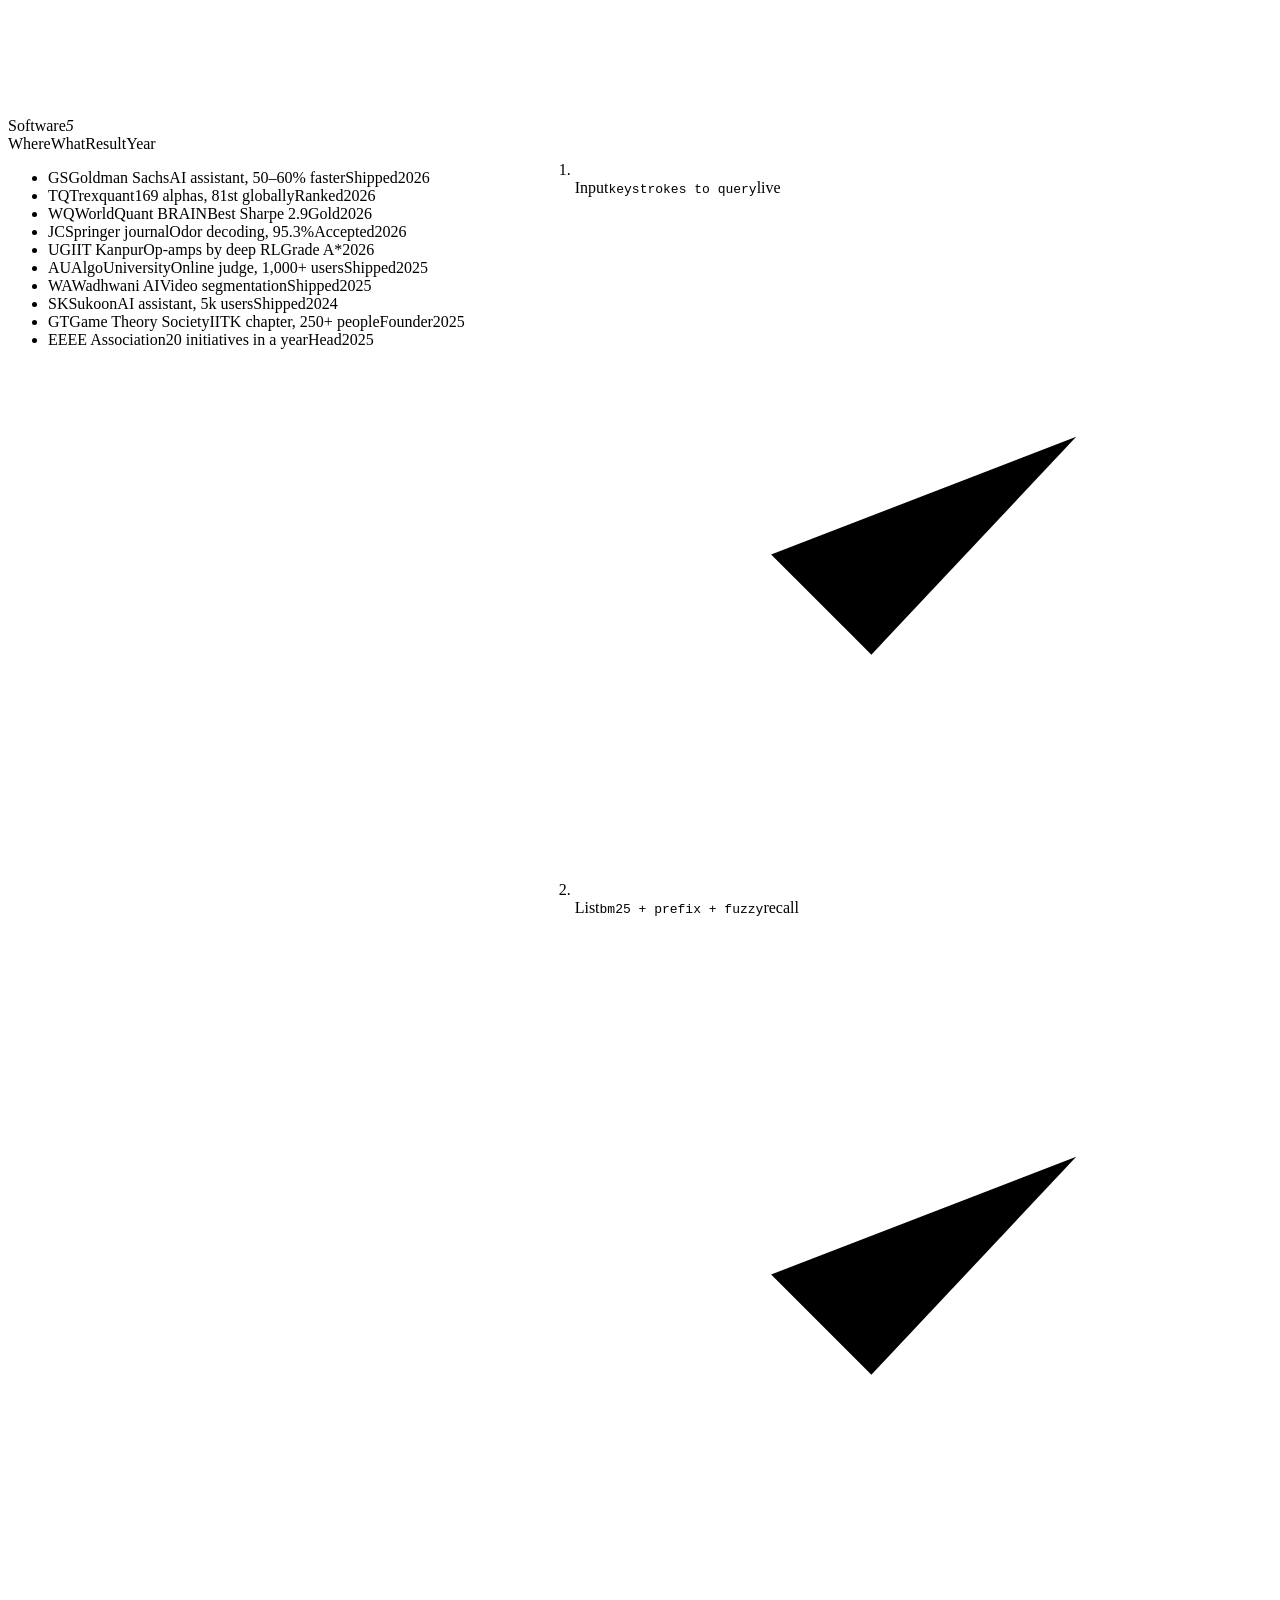
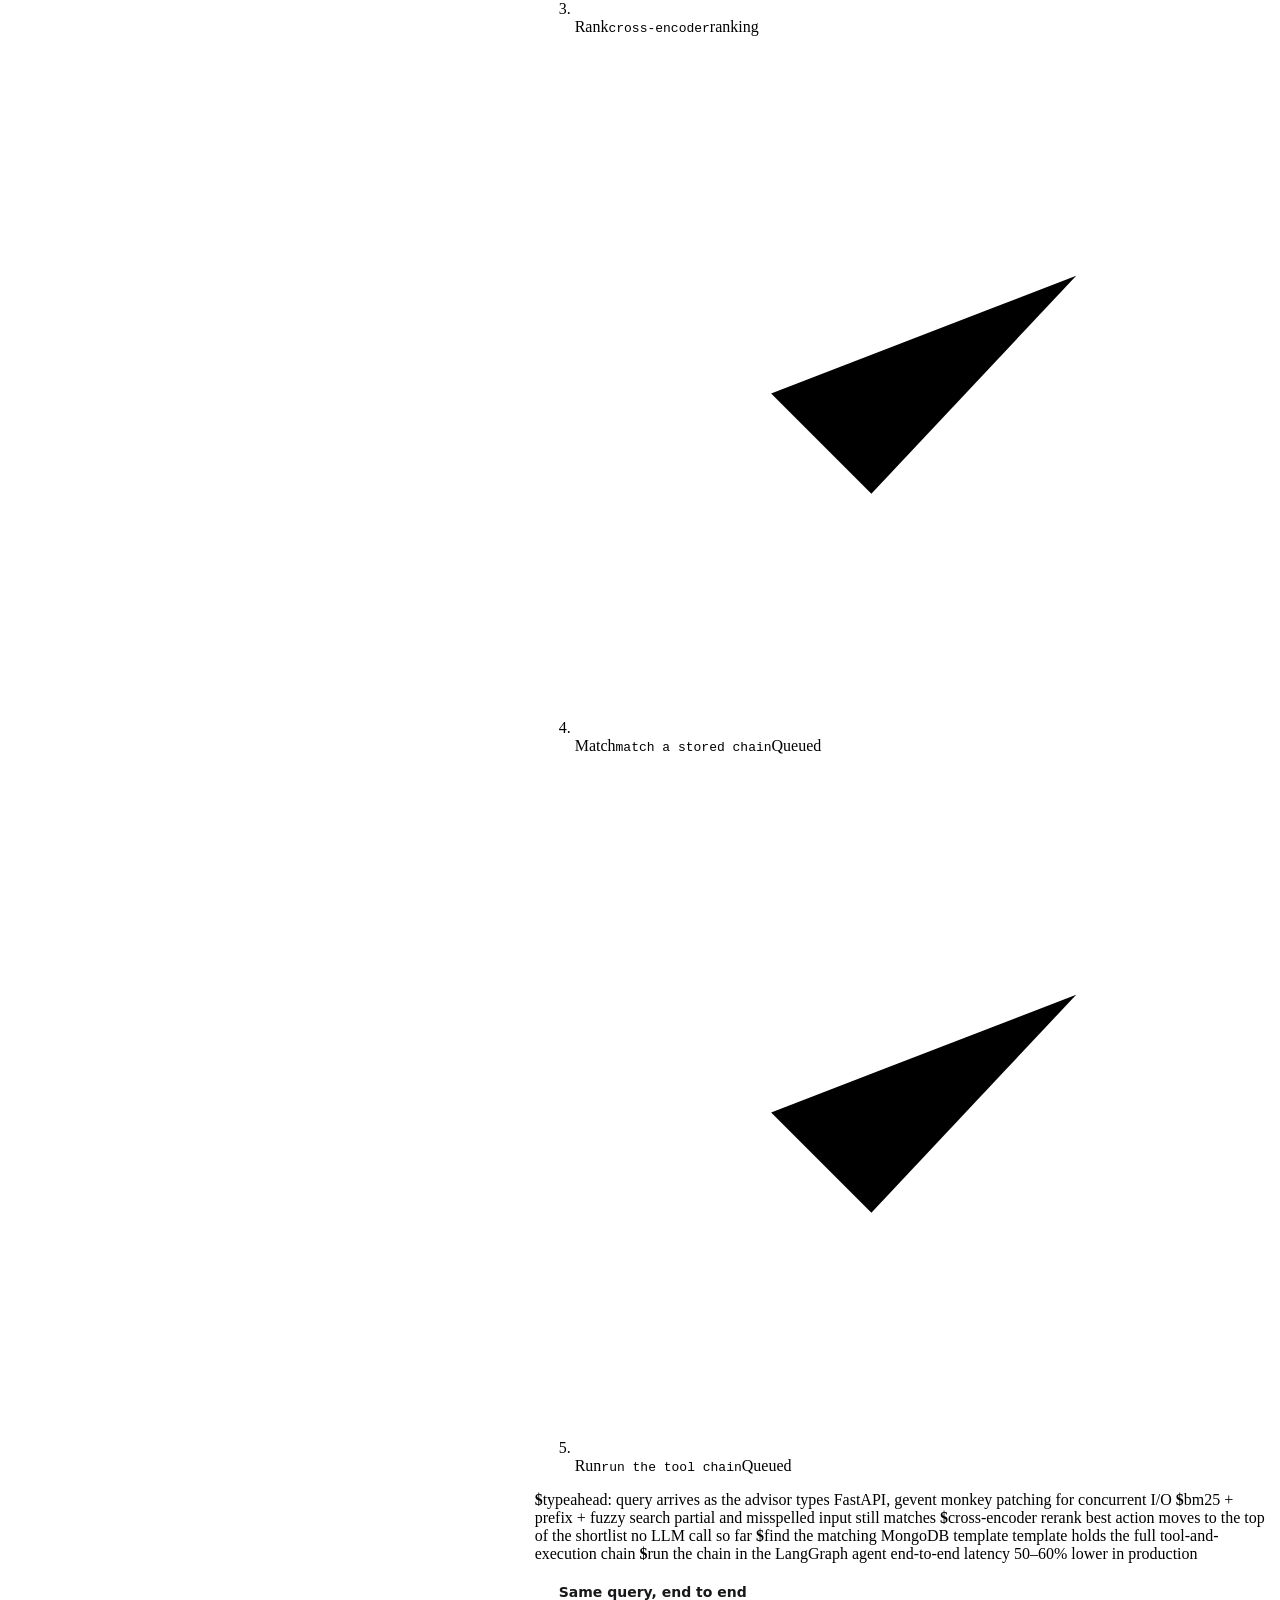
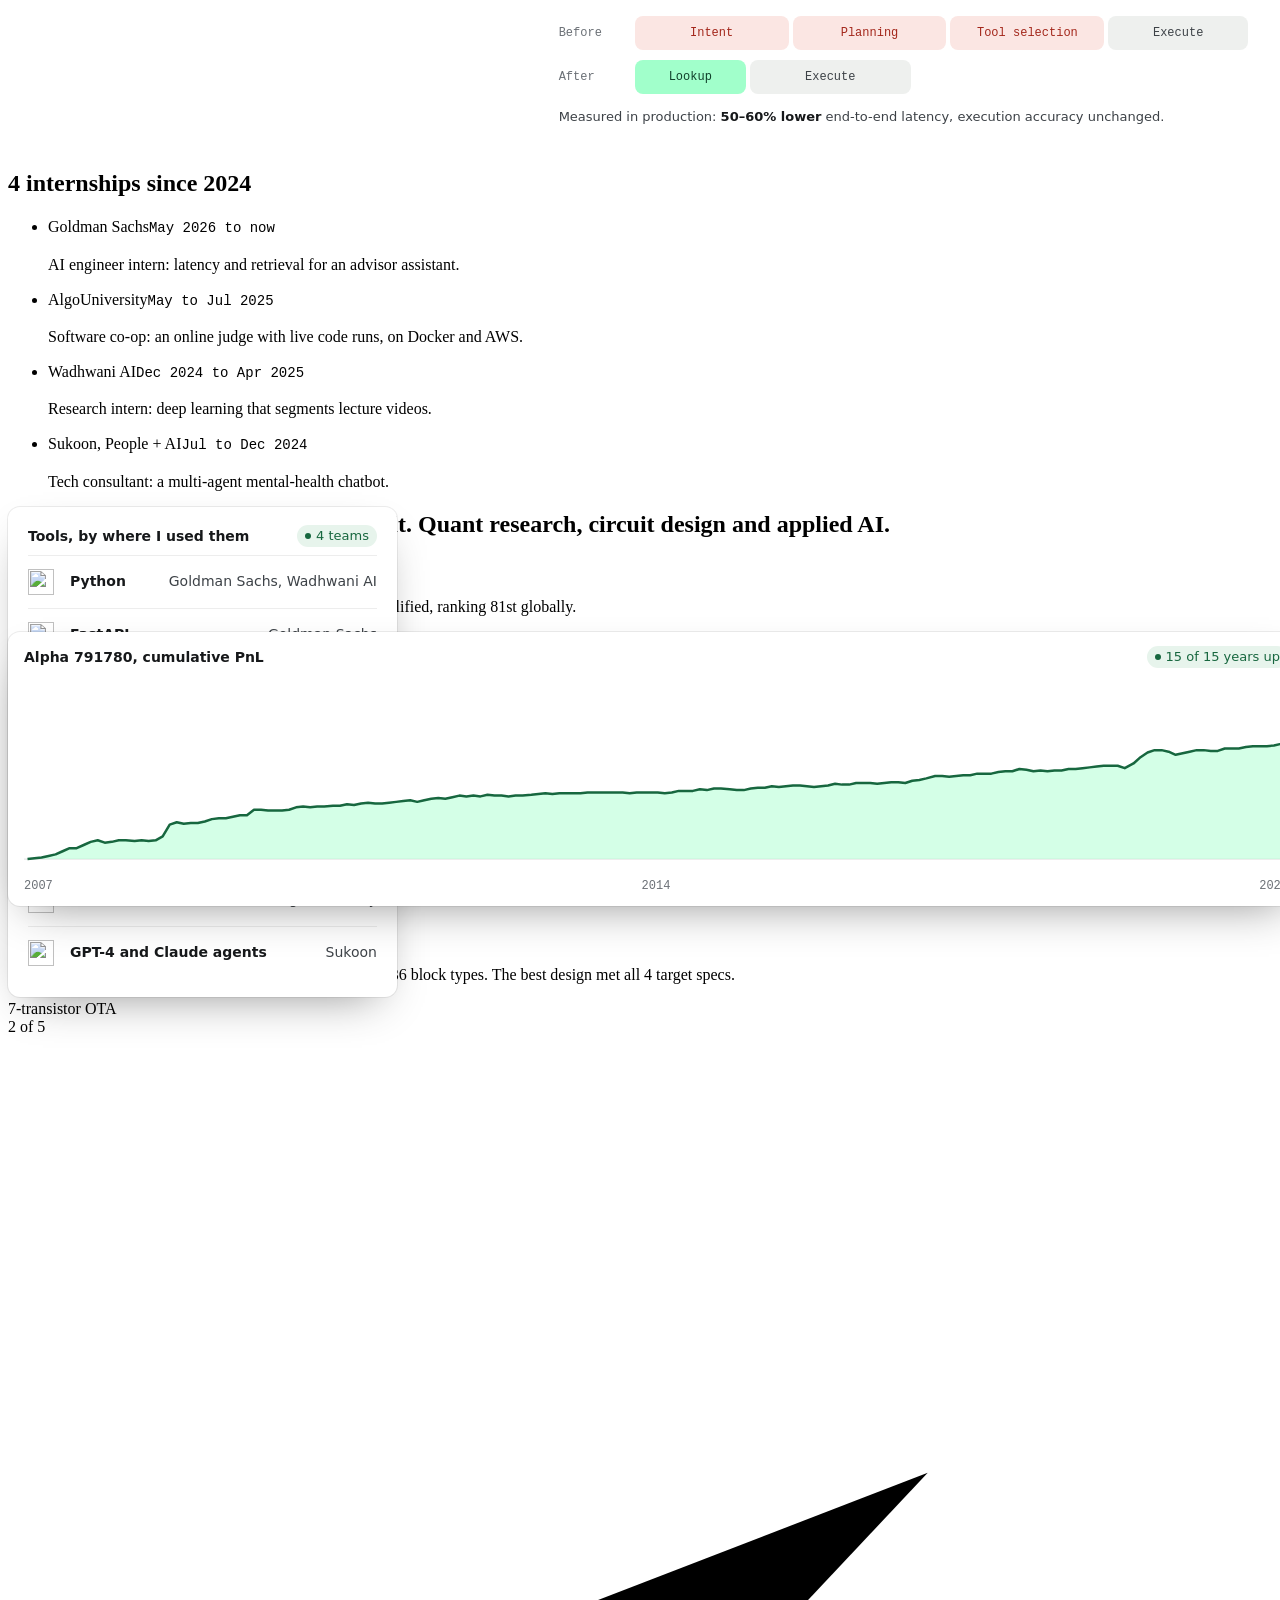
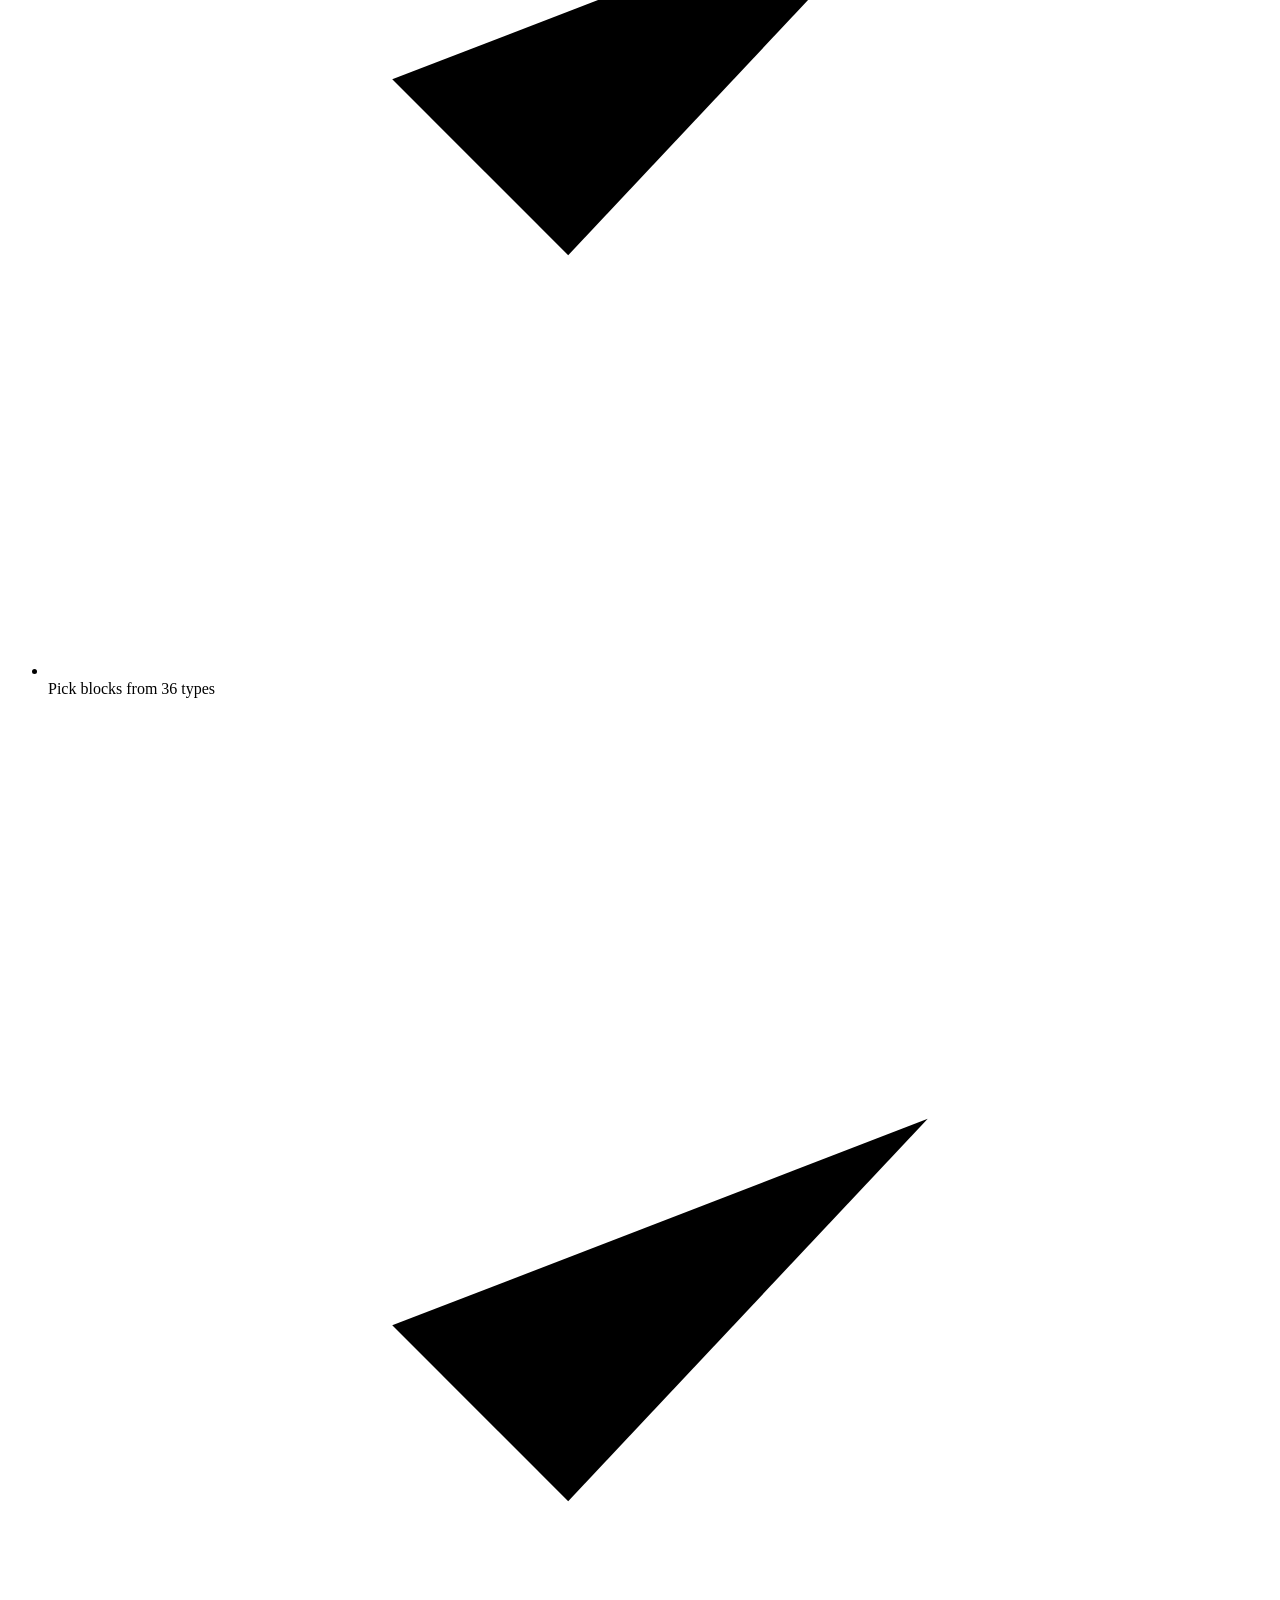
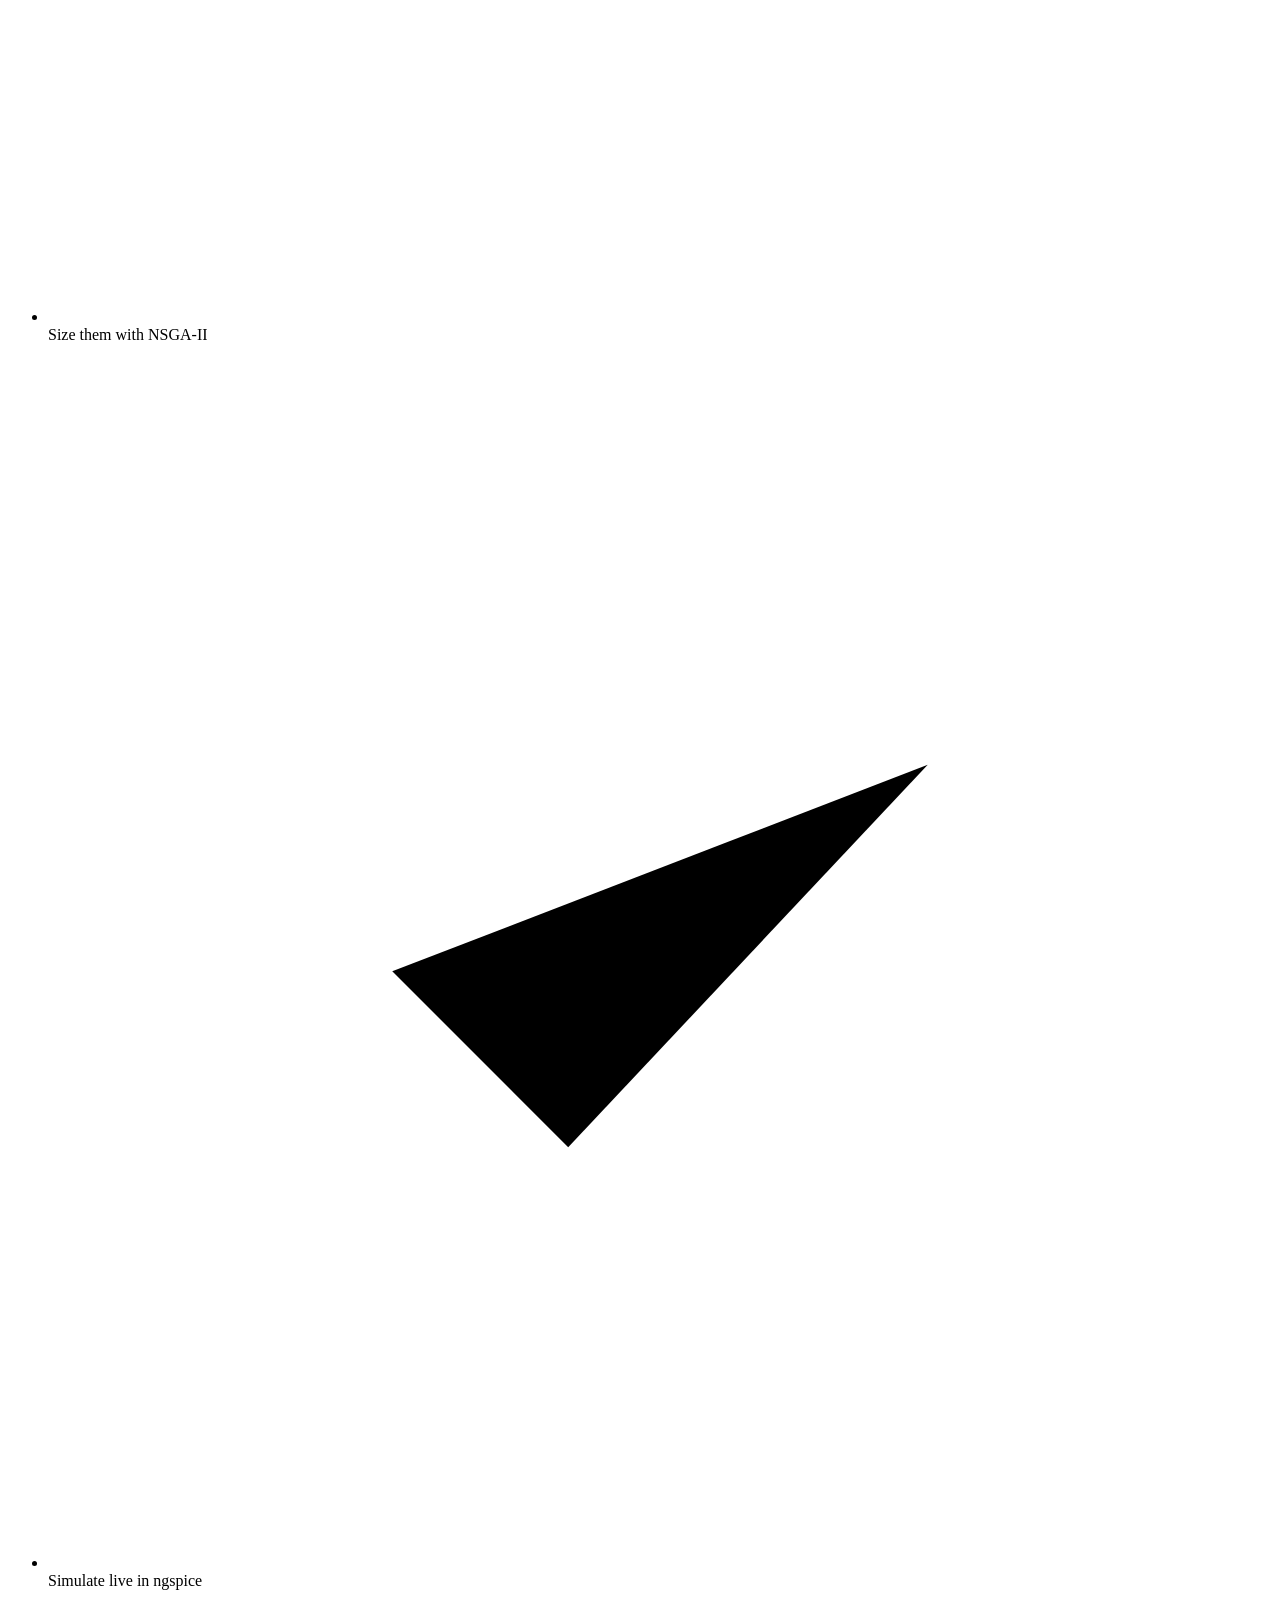
==== commit fc5fe5c3: "Add files via upload" ====
--- a/index.html
+++ b/index.html
@@ -1,676 +1,615 @@
-<!doctype html><html lang="en"><head><meta charset="utf-8"><meta name="viewport" content="width=device-width,initial-scale=1,viewport-fit=cover">
-<meta name="description" content="Manan Jindal: final-year IIT Kanpur engineer building fast, reliable AI systems. Goldman Sachs, published research, quantitative research.">
-<meta property="og:title" content="Manan Jindal"><meta property="og:description" content="I build fast, reliable AI systems. IIT Kanpur, 2027.">
-<meta property="og:image" content="https://mananj23.github.io/og.png"><meta property="og:type" content="website"><meta name="twitter:card" content="summary_large_image">
-<title>Manan Jindal</title>
-<meta name="claude:viewport-fit-sides" content="cover">
+<!doctype html>
+<html lang="en" data-type="software" data-radius="soft" data-ground="sage" data-buttons="solid" data-motion>
+<head>
+<meta charset="utf-8">
+<meta name="viewport" content="width=device-width, initial-scale=1, viewport-fit=cover">
+<title>Manan Jindal: AI engineer from IIT Kanpur, graduating 2027</title>
+<meta name="description" content="Final-year IIT Kanpur student. Cut a Goldman Sachs AI assistant's latency by 50–60%, co-wrote a Springer journal paper, ranked 81st globally at Trexquant.">
+<meta property="og:type" content="website">
+<meta property="og:title" content="Manan Jindal, AI engineer from IIT Kanpur">
+<meta property="og:description" content="Goldman Sachs AI engineering intern. Open to 2027 roles in software, AI and quant.">
+<meta property="og:image" content="https://mananj23.github.io/share.jpg">
+<link rel="canonical" href="https://mananj23.github.io/">
+<meta name="twitter:card" content="summary_large_image">
 <link rel="icon" href="favicon.svg" type="image/svg+xml">
-<script type="application/ld+json">{"@context":"https://schema.org","@type":"Person","name":"Manan Jindal","jobTitle":"Software and AI Engineer","alumniOf":{"@type":"CollegeOrUniversity","name":"Indian Institute of Technology Kanpur"},"email":"mailto:mananj23@iitk.ac.in","sameAs":["https://github.com/mananj23","https://www.linkedin.com/in/manan-jindal-7830ba27a/"],"knowsAbout":["Large language models","Information retrieval","Quantitative research","Python"]}</script>
-<link rel="stylesheet" href="https://fonts.googleapis.com/css2?family=Bricolage+Grotesque:opsz,wght@12..96,400;12..96,600;12..96,800&family=Geist:wght@400;500;600&family=Geist+Mono:wght@400;500&display=swap">
+<meta name="theme-color" content="#ffffff">
+<meta name="site-kind" content="software">
+<meta name="page-type" content="software">
+<link rel="preload" href="assets/fonts/funnel-display-latin-wght-normal.woff2" as="font" type="font/woff2" crossorigin>
+<link rel="preload" href="assets/fonts/funnel-sans-latin-wght-normal.woff2" as="font" type="font/woff2" crossorigin>
+<link rel="stylesheet" href="assets/fonts/fonts.css">
+<link rel="stylesheet" href="assets/system.css">
+<link rel="stylesheet" href="assets/ui/cards.css">
+<link rel="stylesheet" href="assets/motion/motion.css">
+<link rel="stylesheet" href="assets/backgrounds/backgrounds.css">
+<link rel="stylesheet" href="assets/layout/layout.css">
+<link rel="stylesheet" href="assets/icons/icon.css">
 <style>
-/* Layout: dark signal-lab. Hero with live signal field + 30-second summary for skimming recruiters, then interactive proof:
-   a latency race, a real backtest curve, a spike-train raster. Command palette (Ctrl/Cmd+K) and a recruiter mode. Single committed dark look. */
-:root{
-  --bg:#070B14; --bg2:#0B1220; --card:#0E1627; --card2:#111B2F; --line:#1C2840; --line2:#2A3A58;
-  --ink:#EAF0F7; --muted:#8D9BB1; --dim:#5A6780;
-  --cyan:#5EEAD4; --amber:#F7B955; --cyan-soft:rgba(94,234,212,.12); --amber-soft:rgba(247,185,85,.12);
-  --display:"Bricolage Grotesque","Segoe UI",system-ui,sans-serif;
-  --body:"Geist","Segoe UI",system-ui,sans-serif;
-  --mono:"Geist Mono",ui-monospace,"SFMono-Regular",Menlo,monospace;
-  color-scheme:dark;
-}
-*{box-sizing:border-box}
-html{scroll-behavior:smooth;background:var(--bg)}
-body{margin:0;background:var(--bg);color:var(--ink);font:16px/1.65 var(--body);-webkit-font-smoothing:antialiased;overflow-x:hidden}
-a{color:inherit}
-::selection{background:var(--cyan);color:var(--bg)}
-:focus-visible{outline:2px solid var(--cyan);outline-offset:3px;border-radius:6px}
-button{font:inherit;color:inherit}
-.wrap{max-width:1140px;margin:0 auto;padding-left:max(18px,env(safe-area-inset-left,0px));padding-right:max(18px,env(safe-area-inset-right,0px))}
-.sr{position:absolute;width:1px;height:1px;overflow:hidden;clip:rect(0 0 0 0);white-space:nowrap}
-
-/* scroll progress (scroll-driven animation) */
-.progress{position:fixed;left:0;right:0;top:env(safe-area-inset-top,0px);height:2px;z-index:30;background:linear-gradient(90deg,var(--cyan),var(--amber));transform-origin:0 50%;transform:scaleX(0)}
-@supports (animation-timeline: scroll()){.progress{animation:grow linear both;animation-timeline:scroll(root)}@keyframes grow{to{transform:scaleX(1)}}}
-
-/* nav */
-body::before{content:"";position:fixed;inset:0 0 auto;height:env(safe-area-inset-top,0px);z-index:20;background:var(--bg)}
-nav{position:sticky;top:env(safe-area-inset-top,0px);z-index:10}
-nav .bar{margin-top:14px;display:flex;align-items:center;justify-content:space-between;gap:10px;padding:8px 8px 8px 16px;border:1px solid var(--line);border-radius:999px;background:rgba(9,14,27,.72);backdrop-filter:blur(14px) saturate(150%);-webkit-backdrop-filter:blur(14px) saturate(150%)}
-.mark{font:500 14px/1 var(--mono);text-decoration:none;display:flex;align-items:center;gap:8px;white-space:nowrap}
-.mark i{width:8px;height:8px;border-radius:50%;background:var(--cyan);box-shadow:0 0 12px var(--cyan)}
-.navr{display:flex;align-items:center;gap:4px}
-nav ul{display:flex;gap:2px;list-style:none;margin:0;padding:0}
-nav ul a{display:block;padding:7px 11px;border-radius:999px;text-decoration:none;color:var(--muted);font-size:14px;transition:background .2s,color .2s}
-nav ul a:hover{background:var(--card);color:var(--ink)}
-.kbtn{display:inline-flex;align-items:center;gap:8px;padding:6px 8px 6px 12px;border-radius:999px;border:1px solid var(--line);background:var(--card);cursor:pointer;color:var(--muted);font-size:13px}
-.kbtn kbd,.kbd{font:500 11px/1 var(--mono);padding:4px 6px;border-radius:6px;border:1px solid var(--line2);background:var(--bg2);color:var(--ink)}
-.kbtn:hover{color:var(--ink);border-color:var(--line2)}
-.rbtn{display:inline-flex;align-items:center;gap:8px;padding:7px 12px;border-radius:999px;border:1px solid var(--cyan);background:var(--cyan);color:#04201C;font-size:13px;font-weight:600;cursor:pointer}
-.rbtn[aria-pressed="true"]{background:transparent;color:var(--cyan)}
-
-/* hero */
-.hero{position:relative;margin-top:calc(-1 * (env(safe-area-inset-top,0px) + 62px));padding-top:calc(env(safe-area-inset-top,0px) + 140px);padding-bottom:40px;overflow:hidden;isolation:isolate}
-#field{position:absolute;inset:0;width:100%;height:100%;z-index:-1;display:block}
-.hero::after{content:"";position:absolute;inset:auto 0 0 0;height:180px;background:linear-gradient(transparent,var(--bg));z-index:-1;pointer-events:none}
-.chip{display:inline-flex;align-items:center;gap:10px;font:500 12px/1 var(--mono);letter-spacing:.05em;color:var(--muted);padding:8px 12px;border:1px solid var(--line);border-radius:999px;background:rgba(12,19,34,.75);backdrop-filter:blur(8px)}
-.chip b{color:var(--cyan);font-weight:500}
-.pulse{width:7px;height:7px;border-radius:50%;background:var(--cyan);animation:pulse 2s infinite}
-@keyframes pulse{0%{box-shadow:0 0 0 0 rgba(94,234,212,.6)}70%{box-shadow:0 0 0 9px rgba(94,234,212,0)}100%{box-shadow:0 0 0 0 rgba(94,234,212,0)}}
-h1{font:800 clamp(52px,10.5vw,132px)/.9 var(--display);letter-spacing:-.045em;margin:24px 0 22px;text-wrap:balance}
-.rot{display:inline-block;background:linear-gradient(100deg,var(--cyan),var(--amber));-webkit-background-clip:text;background-clip:text;color:transparent;transition:opacity .35s,transform .35s}
-.rot.out{opacity:0;transform:translateY(.15em)}
-.lede{font-size:clamp(18px,2.2vw,22px);line-height:1.5;color:var(--muted);max-width:36em;margin:0 0 30px}
-.lede strong{color:var(--ink);font-weight:500}
-.actions{display:flex;flex-wrap:wrap;gap:10px;align-items:center}
-.btn{display:inline-flex;align-items:center;gap:8px;font:500 15px/1 var(--body);padding:13px 18px;border-radius:12px;text-decoration:none;border:1px solid var(--line);background:var(--card);color:var(--ink);cursor:pointer;transition:transform 120ms cubic-bezier(.2,.8,.2,1),border-color 120ms,background 120ms}
-.btn svg.arr{transition:transform 120ms cubic-bezier(.2,.8,.2,1)}
-@media (hover:hover) and (pointer:fine){.btn:hover{transform:translateY(-1px);border-color:var(--line2);background:var(--card2);transition-duration:150ms}.btn:hover svg.arr{transform:translateX(3px);transition-duration:150ms}}
-.btn:focus-visible{transform:translateY(-1px);border-color:var(--cyan)}
-.btn:active{transform:translateY(1px) scale(.985);transition-duration:90ms}
-.btn.primary{background:var(--cyan);color:#04201C;border-color:var(--cyan);box-shadow:0 10px 30px -10px rgba(94,234,212,.6)}
-@media (hover:hover) and (pointer:fine){.btn.primary:hover{background:#86F5E3}}
-.btn svg{width:16px;height:16px;flex:none}
-
-/* 30-second summary */
-#tldr{padding-block:28px 10px}
-.tldr{display:grid;grid-template-columns:repeat(5,minmax(0,1fr));border:1px solid var(--line);border-radius:20px;background:rgba(14,22,39,.8);backdrop-filter:blur(10px);overflow:hidden}
-.tldr .h{grid-column:1/-1;display:flex;justify-content:space-between;align-items:center;gap:12px;padding:14px 20px;border-bottom:1px solid var(--line);font:500 12px/1 var(--mono);letter-spacing:.1em;text-transform:uppercase;color:var(--dim)}
-.tldr .h span:last-child{color:var(--cyan)}
-.fact{padding:20px;border-right:1px solid var(--line);min-width:0}
-.fact:last-child{border-right:0}
-.fact b{display:block;font:800 clamp(26px,3vw,36px)/1 var(--display);letter-spacing:-.03em;font-variant-numeric:tabular-nums}
-.fact span{display:block;margin-top:8px;font-size:13.5px;line-height:1.45;color:var(--muted)}
-.fact b.c{color:var(--cyan)}
-
-/* marquee */
-.marquee{margin-top:56px;border-block:1px solid var(--line);overflow:hidden;padding-block:15px;mask-image:linear-gradient(90deg,transparent,#000 12%,#000 88%,transparent)}
-.mq{display:flex;gap:40px;width:max-content;animation:mq 40s linear infinite;font:500 14px/1 var(--mono);color:var(--dim)}
-.mq span{display:flex;align-items:center;gap:40px;white-space:nowrap}
-.mq span::after{content:"◆";font-size:7px;color:var(--line2)}
-@keyframes mq{to{transform:translateX(-50%)}}
-
-/* sections */
-section{padding-block:100px}
-.eyebrow{font:500 12px/1 var(--mono);letter-spacing:.14em;text-transform:uppercase;color:var(--cyan);margin:0 0 14px;display:flex;gap:10px;align-items:center}
-.eyebrow::before{content:"";width:22px;height:1px;background:var(--cyan)}
-h2{font:600 clamp(34px,5.4vw,62px)/1 var(--display);letter-spacing:-.035em;margin:0 0 42px;text-wrap:balance;max-width:17ch}
-h2 em{font-style:normal;color:var(--muted)}
-
-/* flagship case study */
-.flag{display:grid;grid-template-columns:minmax(0,1.05fr) minmax(0,1fr);gap:18px}
-.panel{position:relative;border:1px solid var(--line);border-radius:22px;background:var(--card);padding:28px;min-width:0;overflow:hidden}
-.meta{font:500 11px/1.5 var(--mono);letter-spacing:.1em;text-transform:uppercase;color:var(--dim);margin:0 0 10px}
-.panel h3{font:600 clamp(24px,2.8vw,32px)/1.12 var(--display);letter-spacing:-.02em;margin:0 0 14px}
-.big{font:800 clamp(48px,7vw,84px)/.9 var(--display);letter-spacing:-.045em;background:linear-gradient(180deg,#C2FFF4,var(--cyan));-webkit-background-clip:text;background-clip:text;color:transparent}
-.biglab{font:400 13px/1.4 var(--mono);color:var(--muted);margin:6px 0 20px}
-.steps{display:grid;gap:0}
-.step{display:grid;grid-template-columns:92px minmax(0,1fr);gap:14px;padding-block:12px;border-top:1px solid var(--line);font-size:15px}
-.step b{font:500 11px/1.9 var(--mono);letter-spacing:.1em;text-transform:uppercase;color:var(--cyan)}
-.step span{color:#C7D2E0}
-.tags{display:flex;flex-wrap:wrap;gap:6px;margin-top:16px}
-.tags span{font:400 12px/1 var(--mono);padding:7px 9px;border-radius:8px;background:rgba(255,255,255,.03);border:1px solid var(--line);color:var(--muted)}
-
-/* latency race */
-.race h4{font:500 12px/1 var(--mono);letter-spacing:.1em;text-transform:uppercase;color:var(--dim);margin:0 0 18px;display:flex;justify-content:space-between;gap:10px;align-items:center}
-.lane{margin-bottom:22px}
-.lane .lt{display:flex;justify-content:space-between;font:500 13px/1 var(--mono);color:var(--muted);margin-bottom:9px}
-.lane .lt b{color:var(--ink);font-weight:500;font-variant-numeric:tabular-nums}
-.pipe{display:flex;gap:4px;height:38px}
-.stage{position:relative;border-radius:8px;border:1px solid var(--line);overflow:hidden;display:flex;align-items:center;justify-content:center;font:500 11.5px/1 var(--mono);color:var(--dim);background:var(--bg2)}
-.stage i{position:absolute;inset:0;transform-origin:0 50%;transform:scaleX(1)}
-.stage span{position:relative;white-space:nowrap;overflow:hidden;text-overflow:ellipsis;padding:0 6px}
-.stage.llm{flex:1}.stage.llm i{background:linear-gradient(90deg,rgba(247,185,85,.22),rgba(247,185,85,.38))}.stage.llm span{color:#FAD9A1}
-.stage.lk{flex:.32}.stage.lk i{background:linear-gradient(90deg,rgba(94,234,212,.22),rgba(94,234,212,.42))}.stage.lk span{color:var(--cyan)}
-.stage.ex{flex:.9}.stage.ex i{background:rgba(234,240,247,.08)}.stage.ex span{color:var(--muted)}
-.after .pipe{width:46%}
-.race .note{font-size:13px;color:var(--dim);margin:6px 0 0}
-.race .note b{color:var(--cyan);font-weight:500}
-.run{display:inline-flex;align-items:center;gap:8px;padding:8px 12px;border-radius:10px;border:1px solid var(--line2);background:var(--bg2);cursor:pointer;font:500 12px/1 var(--mono);color:var(--ink);letter-spacing:.04em;text-transform:none}
-.run:hover{border-color:var(--cyan);color:var(--cyan)}
-details{margin-top:18px;border-top:1px solid var(--line);padding-top:14px}
-summary{cursor:pointer;font:500 13px/1.4 var(--mono);color:var(--cyan);list-style:none}
-summary::-webkit-details-marker{display:none}
-summary::before{content:"+ ";}
-details[open] summary::before{content:"− "}
-details p{color:var(--muted);font-size:15px;margin:10px 0 0}
-
-.flow{margin-top:22px;border-top:1px solid var(--line);padding-top:18px}
-.flow h5{font:500 12px/1 var(--mono);letter-spacing:.1em;text-transform:uppercase;color:var(--dim);margin:0 0 14px}
-.flow ol{list-style:none;margin:0;padding:0;display:grid;gap:8px}
-.flow li{display:grid;grid-template-columns:28px minmax(0,1fr) auto;gap:12px;align-items:center;padding:10px 12px;border:1px solid var(--line);border-radius:12px;background:var(--bg2);font-size:14px}
-.flow li b{font:500 12px/1 var(--mono);color:var(--cyan);text-align:center}
-.flow li span{color:#C7D2E0;min-width:0}
-.flow li em{font:400 11px/1 var(--mono);font-style:normal;color:var(--dim);white-space:nowrap}
-.flow li.hot{border-color:rgba(94,234,212,.45);background:linear-gradient(90deg,rgba(94,234,212,.08),var(--bg2))}
-@media (max-width:620px){.flow li em{display:none}.flow li{grid-template-columns:24px minmax(0,1fr)}}
-/* leadership */
-.lead{display:grid;grid-template-columns:minmax(0,1.25fr) minmax(0,1fr);gap:18px}
-.igts{position:relative;border-radius:24px;padding:2px;background:linear-gradient(140deg,rgba(247,185,85,.7),rgba(94,234,212,.35) 55%,var(--line))}
-.igts .in{border-radius:22px;background:var(--card);padding:30px;height:100%;display:flex;flex-direction:column;gap:14px}
-.igts .role{font:500 12px/1.5 var(--mono);letter-spacing:.1em;text-transform:uppercase;color:var(--amber);margin:0}
-.igts h3{font:700 clamp(28px,3.6vw,42px)/1.05 var(--display);letter-spacing:-.03em;margin:0}
-.igts p{margin:0;color:var(--muted)}
-.inums{display:grid;grid-template-columns:repeat(3,minmax(0,1fr));gap:10px;margin-top:4px}
-.inums div{border:1px solid var(--line);border-radius:14px;padding:14px;background:var(--bg2)}
-.inums b{display:block;font:800 clamp(26px,3vw,36px)/1 var(--display);letter-spacing:-.03em;color:var(--ink)}
-.inums span{display:block;font-size:12.5px;line-height:1.4;color:var(--muted);margin-top:6px}
-.topics{display:flex;flex-wrap:wrap;gap:6px}
-.topics span{font:400 12px/1 var(--mono);padding:7px 9px;border-radius:999px;border:1px solid rgba(247,185,85,.35);color:#F9D59A;background:rgba(247,185,85,.06)}
-.game{border:1px solid var(--line);border-radius:24px;background:var(--card);padding:26px;display:flex;flex-direction:column;gap:14px;min-width:0}
-.game h4{font:500 12px/1 var(--mono);letter-spacing:.1em;text-transform:uppercase;color:var(--dim);margin:0}
-.game h3{font:600 22px/1.2 var(--display);margin:0;letter-spacing:-.015em}
-.pm{display:grid;grid-template-columns:auto 1fr 1fr;gap:6px;font:500 13px/1 var(--mono)}
-.pm .hd{color:var(--dim);display:flex;align-items:center;justify-content:center;padding:6px;text-align:center}
-.pm .rh{justify-content:flex-start}
-.cell{border:1px solid var(--line);border-radius:12px;background:var(--bg2);padding:16px 8px;cursor:pointer;text-align:center;color:var(--ink);transition:border-color .2s,background .2s,transform .2s}
-.cell:hover{border-color:var(--line2);transform:translateY(-1px)}
-.cell .y{color:var(--cyan)}.cell .t{color:var(--amber)}
-.cell[aria-pressed="true"]{border-color:var(--cyan);background:rgba(94,234,212,.08)}
-.cell.nash{box-shadow:inset 0 0 0 1px rgba(247,185,85,.6)}
-.gout{min-height:4.8em;font-size:14.5px;color:var(--muted);border-top:1px solid var(--line);padding-top:12px;margin:0}
-.gout b{color:var(--ink)}
-.roles{display:grid;grid-template-columns:repeat(2,minmax(0,1fr));gap:18px;margin-top:18px}
-.roles .tile{grid-column:auto}
-.tile p.meta{font:500 11px/1.5 var(--mono);letter-spacing:.1em;color:var(--dim)}
-.game .gnote{margin-top:auto;font:400 12px/1.5 var(--mono);color:var(--dim)}
-@media (max-width:980px){.lead,.roles{grid-template-columns:minmax(0,1fr)}}
-/* bento */
-.bento{display:grid;grid-template-columns:repeat(6,minmax(0,1fr));gap:16px;margin-top:16px}
-.tile{--x:50%;--y:50%;position:relative;grid-column:span 2;border:1px solid var(--line);border-radius:22px;padding:24px;background:var(--card);overflow:hidden;display:flex;flex-direction:column;gap:10px;min-width:0;transition:border-color .3s,transform .3s}
-.tile::before,.panel::before{content:"";position:absolute;inset:0;background:radial-gradient(460px circle at var(--x) var(--y),rgba(94,234,212,.09),transparent 45%);opacity:0;transition:opacity .3s;pointer-events:none}
-.tile:hover,.panel:hover{border-color:var(--line2)}
-.tile{transition:border-color 120ms,transform 120ms cubic-bezier(.2,.8,.2,1),box-shadow 120ms}
-@media (hover:hover) and (pointer:fine){.tile:has(a):hover{transform:translateY(-2px);box-shadow:0 14px 24px -14px rgba(0,0,0,.45);transition-duration:180ms}}
-.tile:has(a:focus-visible){transform:translateY(-2px);border-color:var(--line2)}
-.tile:hover::before,.panel:hover::before{opacity:1}
-.t3{grid-column:span 3}
-.tile h3{font:600 clamp(21px,2.2vw,26px)/1.15 var(--display);letter-spacing:-.02em;margin:0}
-.tile p{margin:0;color:var(--muted);font-size:15px}
-.num{font:800 clamp(38px,5vw,60px)/.95 var(--display);letter-spacing:-.04em;background:linear-gradient(180deg,var(--ink),#9FB2C8);-webkit-background-clip:text;background-clip:text;color:transparent}
-.numlab{font:400 12.5px/1.4 var(--mono);color:var(--muted)}
-.chart{position:relative;margin:6px 0 2px;border:1px solid var(--line);border-radius:12px;background:var(--bg2);padding:10px 10px 6px}
-.chart svg{display:block;width:100%;height:auto}
-.chart .cap{font:400 11px/1.4 var(--mono);color:var(--dim);margin-top:4px;display:flex;justify-content:space-between;gap:8px}
-#raster{width:100%;height:120px;display:block;border-radius:12px;border:1px solid var(--line);background:var(--bg2)}
-.link{font:500 13px/1 var(--mono);color:var(--cyan);text-decoration:none;margin-top:auto}
-.link:hover{text-decoration:underline}
-
-/* paper */
-.paper{position:relative;border-radius:24px;padding:2px;background:linear-gradient(120deg,rgba(94,234,212,.65),rgba(247,185,85,.35) 60%,var(--line))}
-.paper .in{border-radius:22px;background:var(--card);padding:32px;display:grid;grid-template-columns:minmax(0,1.5fr) minmax(0,1fr);gap:32px;align-items:center}
-.venue{font:500 12px/1.4 var(--mono);letter-spacing:.1em;text-transform:uppercase;color:var(--amber);margin:0 0 12px}
-.paper h3{font:600 clamp(24px,3vw,34px)/1.12 var(--display);letter-spacing:-.02em;margin:0 0 12px}
-.paper p{color:var(--muted);margin:0 0 14px}
-.acc{font:800 clamp(60px,8vw,96px)/.9 var(--display);letter-spacing:-.045em;color:var(--cyan)}
-.acc small{display:block;font:400 13px/1.5 var(--mono);color:var(--muted);letter-spacing:0;margin-top:8px}
-
-/* timeline */
-.tl{list-style:none;margin:0;padding:0;position:relative}
-.tl::before{content:"";position:absolute;left:7px;top:8px;bottom:8px;width:1px;background:linear-gradient(var(--cyan),var(--line) 40%,var(--line))}
-.tl li{position:relative;display:grid;grid-template-columns:170px minmax(0,1fr);gap:24px;padding:0 0 34px 36px}
-.tl li::before{content:"";position:absolute;left:0;top:7px;width:15px;height:15px;border-radius:50%;background:var(--bg);border:2px solid var(--dim)}
-.tl li:first-child::before{border-color:var(--cyan);box-shadow:0 0 14px var(--cyan)}
-.when{font:400 13px/1.9 var(--mono);color:var(--dim);font-variant-numeric:tabular-nums}
-.tl h3{font:600 20px/1.3 var(--display);margin:0;letter-spacing:-.01em}
-.tl h3 span{font:400 15px var(--body);color:var(--muted)}
-.tl p{margin:6px 0 0;color:var(--muted);max-width:62ch}
-
-/* record */
-.rec{display:grid;grid-template-columns:repeat(4,minmax(0,1fr));gap:14px}
-.r{border:1px solid var(--line);border-radius:18px;padding:22px;background:linear-gradient(180deg,var(--card),var(--bg2))}
-.r b{display:block;font:800 clamp(34px,4vw,46px)/1 var(--display);letter-spacing:-.03em;font-variant-numeric:tabular-nums}
-.r span{display:block;margin-top:10px;font-size:14px;line-height:1.45;color:var(--muted)}
-
-/* contact */
-.contact{padding-block:110px 90px}
-.contact h2{font-size:clamp(44px,8vw,108px);max-width:12ch;margin-bottom:22px}
-.contact h2 span{background:linear-gradient(100deg,var(--cyan),var(--amber));-webkit-background-clip:text;background-clip:text;color:transparent}
-.contact p{color:var(--muted);max-width:48ch;font-size:18px;margin:0 0 28px}
-.mail{font:500 clamp(17px,2.4vw,22px)/1 var(--mono);color:var(--ink);user-select:all;padding:14px 18px;border:1px dashed var(--line2);border-radius:12px;word-break:break-all}
-.toast{position:fixed;left:50%;bottom:calc(24px + env(safe-area-inset-bottom,0px));transform:translate(-50%,20px);opacity:0;pointer-events:none;z-index:50;font:500 13px/1 var(--mono);padding:12px 16px;border-radius:12px;background:var(--ink);color:var(--bg);transition:opacity .25s,transform .25s}
-.toast.on{opacity:1;transform:translate(-50%,0)}
-footer{border-top:1px solid var(--line);padding-block:24px;font:400 12px/1.5 var(--mono);color:var(--dim)}
-footer .wrap{display:flex;justify-content:space-between;gap:12px;flex-wrap:wrap}
-
-/* command palette */
-dialog.cmd{width:min(560px,calc(100vw - 32px));padding:0;border:1px solid var(--line2);border-radius:18px;background:rgba(12,19,34,.96);color:var(--ink);box-shadow:0 30px 80px -20px rgba(0,0,0,.8)}
-dialog.cmd::backdrop{background:rgba(3,6,12,.6);backdrop-filter:blur(4px)}
-.cmd input{width:100%;border:0;border-bottom:1px solid var(--line);background:transparent;color:var(--ink);font:400 16px/1 var(--body);padding:18px 20px;outline:none}
-.cmd ul{list-style:none;margin:0;padding:8px;max-height:min(60vh,380px);overflow:auto}
-.cmd li{display:flex;justify-content:space-between;align-items:center;gap:12px;padding:11px 12px;border-radius:10px;cursor:pointer;font-size:15px;color:var(--muted)}
-.cmd li small{font:400 11px/1 var(--mono);color:var(--dim)}
-.cmd li[aria-selected="true"]{background:var(--card2);color:var(--ink)}
-.cmd .foot{display:flex;gap:14px;padding:10px 16px;border-top:1px solid var(--line);font:400 11px/1 var(--mono);color:var(--dim)}
-
-/* recruiter mode: only the essentials */
-body.rmode .hide-r{display:none!important}
-body.rmode #tldr{padding-top:40px}
-
-/* hero entrance: once, on load (~1.1s); nothing moves on scroll */
-@media (prefers-reduced-motion: no-preference){
-  .hero .chip,.hero h1 .ln,.hero .lede,.hero .actions{animation:enter 700ms cubic-bezier(.22,1,.36,1) both}
-  .hero h1 .ln:nth-child(2){animation-delay:120ms}
-  .hero h1 .ln:nth-child(3){animation-delay:200ms}
-  .hero .lede{animation-delay:320ms}
-  .hero .actions{animation-delay:420ms}
-  @keyframes enter{from{opacity:0;transform:translateY(14px)}to{opacity:1;transform:none}}
-}
-.hero h1 .ln{display:inline-block}
-/* motion pause control */
-.mbtn{position:fixed;right:16px;bottom:16px;z-index:40;display:inline-flex;align-items:center;gap:8px;padding:9px 12px;border-radius:10px;border:1px solid var(--line2);background:rgba(12,19,34,.85);backdrop-filter:blur(8px);color:var(--muted);font:500 12px/1 var(--mono);cursor:pointer;transition:color 120ms,border-color 120ms}
-@media (hover:hover) and (pointer:fine){.mbtn:hover{color:var(--ink);border-color:var(--cyan);transition-duration:150ms}}
-.mbtn:focus-visible{color:var(--ink);border-color:var(--cyan)}
-body.still .mq,body.still .pulse{animation-play-state:paused}
-@media (prefers-reduced-motion: reduce){.mbtn{display:none}}
-@media (prefers-reduced-motion: reduce){*{animation:none!important;transition:none!important}html{scroll-behavior:auto}}
-
-/* responsive */
-@media (max-width:980px){
-  .flag{grid-template-columns:minmax(0,1fr)}
-  .tldr{grid-template-columns:repeat(2,minmax(0,1fr))}
-  .fact{border-bottom:1px solid var(--line)}
-  .fact:nth-child(odd){border-right:0}
-  .fact:last-child{grid-column:1/-1;border-bottom:0}
-  .bento{grid-template-columns:repeat(2,minmax(0,1fr))}
-  .tile,.t3{grid-column:span 1}
-  .rec{grid-template-columns:repeat(2,minmax(0,1fr))}
-  .paper .in{grid-template-columns:minmax(0,1fr)}
-  nav ul{display:none}
-}
-@media (max-width:620px){
-  .bento{grid-template-columns:minmax(0,1fr)}
-  .tile,.t3{grid-column:1/-1}
-  .tl li{grid-template-columns:minmax(0,1fr);gap:2px}
-  .step{grid-template-columns:minmax(0,1fr);gap:2px}
-  .after .pipe{width:70%}
-  section{padding-block:76px}
-  .kbtn .kt{display:none}
-  .panel,.paper .in{padding:22px}
-  .chip{display:inline-block;line-height:1.5}
-  .chip .pulse{display:inline-block;margin-right:8px;vertical-align:1px}
+:root {
+  --p-bg: #ffffff; --p-surface: #f3f3f3; --p-ink: #232323; --p-muted: #686868;
+  --p-accent: #a1ffcb; --p-accent-ink: #232323; --p-action: #232323; --p-action-ink: #ffffff;
+  --p-inv-bg: #232323; --p-inv-surface: #303030; --p-inv-ink: #ffffff; --p-inv-muted: #a4a4a4;
+  --p-inv-accent: #a1ffcb; --p-inv-accent-ink: #232323; --p-inv-action: #a1ffcb; --p-inv-action-ink: #232323;
+  --font-display: "Funnel Display", system-ui, sans-serif;
+  --font-text: "Funnel Sans", system-ui, sans-serif;
+  --font-mono: "DM Mono", ui-monospace, "SFMono-Regular", Menlo, Consolas, monospace;
+  --display-weight: 400;
+  --display-tracking: -0.03em;
+  --display-tracking-xl: -0.04em;
+  --ly-scale: 0.98;
 }
 </style>
-</head><body>
-
-
-<div class="progress" aria-hidden="true"></div>
-<button class="mbtn" id="mbtn" type="button" aria-pressed="false">❚❚ Pause motion</button>
-
-<nav aria-label="Site">
+<link rel="stylesheet" href="assets/ui/base.css">
+<link rel="stylesheet" href="assets/ui/window/fragment.css">
+<link rel="stylesheet" href="assets/ui/pipeline-board/fragment.css">
+<link rel="stylesheet" href="assets/ui/checklist/fragment.css">
+<link rel="stylesheet" href="assets/ui/doc/fragment.css">
+<link rel="stylesheet" href="assets/moments/letters-assemble/moment.css">
+<script>document.documentElement.classList.add('m-enter');setTimeout(()=>document.documentElement.classList.add('m-enter-done'),700)</script>
+<script src="assets/backgrounds/backgrounds.js"></script>
+<script>document.documentElement.classList.add('mo-js');setTimeout(()=>document.documentElement.classList.add('mo-safe'),2500)</script>
+<link rel="modulepreload" href="assets/moments/moments.js">
+<link rel="modulepreload" href="assets/moments/lib.js">
+<link rel="modulepreload" href="assets/moments/letters-assemble/moment.js">
+<style>
+/* hero art: the lit sage ground with one soft light, and the small result card over the window */
+.hero__art { background:
+    radial-gradient(70% 60% at 18% 12%, color-mix(in oklab, var(--ground-surface) 80%, white), transparent 70%),
+    radial-gradient(60% 50% at 90% 100%, color-mix(in oklab, var(--ground-bg) 80%, var(--ground-accent)), transparent 70%),
+    var(--ground-bg); }
+.hero__art > .ly-piece--note { left: var(--s-6); bottom: var(--s-6); width: 300px; z-index: 2; }
+.hero__art .ui-win__main { padding-right: var(--ly-cut-room); }
+.hero__proof { font-size: var(--t-small); color: var(--ink); }
+#statement .mo-la__sub { color: var(--ink); }
+.d-card { background: #fff; color: #16181a; border-radius: 12px; padding: 14px 16px; font: 400 14px/1.4 var(--font-text); box-shadow: 0 0 0 1px rgb(0 0 0 / .07), 0 18px 44px -20px rgb(0 0 0 / .45); }
+.d-card h5 { margin: 0; font: 600 14px/1.3 var(--font-text); }
+.d-card__row { display: flex; align-items: center; justify-content: space-between; gap: 10px; margin-bottom: 4px; }
+.d-chip { display: inline-flex; align-items: center; gap: 5px; height: 22px; padding: 0 8px; border-radius: 99px; font-size: 13px; font-weight: 500; background: #e7f4ec; color: #17673f; white-space: nowrap; }
+.d-chip::before { content: ""; width: 6px; height: 6px; border-radius: 50%; background: currentColor; }
+.d-note__line { display: flex; align-items: center; gap: 10px; padding: 7px 0; font-size: 13px; color: #3d4247; border-top: 1px solid rgb(0 0 0 / .06); }
+.d-note__line i { width: 18px; height: 18px; border-radius: 50%; flex: none; display: grid; place-items: center; background: #e7f4ec; color: #17673f; font-style: normal; font-size: 12px; font-weight: 700; }
+.d-note__line b { font-weight: 600; color: #16181a; }
+.ui-win__st.is-cut { background: #fbe6e3; color: #a3271b; }
+@media (max-width: 1023px) { .hero__art > .ly-piece--note { left: var(--s-4); bottom: var(--s-4); width: 270px; } }
+
+/* the work window: app-frame recipe */
+.app.ui { display: grid; grid-template-columns: minmax(0, 5fr) minmax(0, 7fr); margin-top: var(--s-7); background: var(--u-bg); border: 1px solid var(--u-border); border-radius: var(--u-r); box-shadow: var(--u-shadow); }
+.app > .app__pane { position: relative; min-width: 0; min-height: 0; overflow: hidden; }
+.app > .app__pane + .app__pane { border-left: 1px solid var(--u-line); }
+.app > .app__pane > .ui-panel { width: 100%; border: 0; border-radius: 0; box-shadow: none; }
+.app > .app__pane::after { content: ""; position: absolute; inset: auto 0 0 0; height: 64px; background: linear-gradient(transparent, var(--u-bg)); pointer-events: none; }
+@media (min-width: 1024px) and (max-width: 1279px) { .app.ui { grid-template-columns: minmax(0, 4fr) minmax(0, 8fr); } }
+@media (max-width: 1023px) {
+  .app.ui { grid-template-columns: minmax(0, 1fr); grid-template-rows: auto minmax(0, 1fr); }
+  .app > .app__pane--list { max-height: 252px; }
+  .app > .app__pane--list::after { display: none; }
+  .app .ui-win__side { display: none; }
+  .app .ui-win__body { grid-template-columns: minmax(0, 1fr); }
+  .app > .app__pane + .app__pane { border-left: 0; border-top: 1px solid var(--u-line); }
+}
+@media (max-width: 639px) {
+  .app.ui { grid-template-rows: minmax(0, 1fr); }
+  .app > .app__pane--list { display: none; }
+  .app > .app__pane + .app__pane { border-top: 0; }
+}
+
+
+/* the open pane's comparison under the run */
+.cmp { padding: 20px 24px 24px; border-top: 1px solid var(--u-line); font: 400 13px/1.4 var(--font-text); color: #3d4247; }
+.cmp__t { margin: 0 0 14px; font-weight: 600; color: #16181a; font-size: 14px; }
+.cmp__lane { display: grid; grid-template-columns: 64px minmax(0, 1fr); gap: 12px; align-items: center; margin-bottom: 10px; }
+.cmp__k { font: 500 12px/1 var(--font-mono); color: #6b7076; }
+.cmp__bar { display: flex; gap: 4px; height: 34px; }
+.cmp__bar--after { width: 45%; }
+.cmp__bar i { flex: 1; display: grid; place-items: center; border-radius: 8px; font: 500 12px/1 var(--font-mono); font-style: normal; white-space: nowrap; overflow: hidden; text-overflow: ellipsis; padding: 0 6px; }
+.cmp__bar .llm { background: #fbe6e3; color: #a3271b; }
+.cmp__bar .lk { background: #a1ffcb; color: #10402a; flex: .6; }
+.cmp__bar .ex { background: #eef0ee; color: #3d4247; flex: .9; }
+.cmp__n { margin: 14px 0 0; }
+.cmp__n b { color: #16181a; font-weight: 600; }
+@media (max-width: 1279px) { .cmp { display: none; } }
+
+
+/* splits that fill their screen */
+@media (min-width: 1024px) { .frame--split.tall { --ratio: 108%; } }
+.intern { margin-top: var(--s-6); }
+.intern .rows__value { font: 400 14px/1.6 var(--font-mono); color: var(--ink); }
+@media (max-width: 639px) { .intern > li { grid-template-columns: minmax(0, 1fr); } .intern .rows__value { grid-column: 1; grid-row: auto; text-align: left; max-width: none; } }
+@media (max-width: 639px) { #paper .ui-doc__note { display: none; } }
+
+/* leadership: three open cards, each a different picture */
+.lead-cards > .card { grid-column: 1 / -1; }
+@media (min-width: 1024px) { .lead-cards > .card { grid-column: auto / span 4; } }
+.lead-cards .panel { --p-h: 340px; position: relative; background: radial-gradient(80% 70% at 20% 0%, color-mix(in oklab, var(--ground-surface) 80%, white), transparent 70%), var(--ground-bg); }
+.lead-cards .pd, .lead-cards .lst, #projects .lst { position: absolute; left: 20px; right: 20px; top: 24px; }
+.d-h { margin: 0; font: 600 14px/1.3 var(--font-text); color: #16181a; }
+.pd .d-card { padding: 16px; }
+.pd__grid { display: grid; grid-template-columns: minmax(0, .9fr) 1fr 1fr; gap: 6px; margin-top: 12px; align-items: center; }
+.pd__hd { font: 500 12px/1.3 var(--font-mono); color: #4a4f55; text-align: center; }
+.pd__hd--row { text-align: left; }
+.pd__cell { height: 44px; border-radius: 10px; border: 1px solid rgb(0 0 0 / .12); background: #fff; font: 500 15px/1 var(--font-mono); color: #16181a; cursor: pointer; transition: border-color 120ms, background 120ms; }
+@media (hover: hover) and (pointer: fine) { .pd__cell:hover { border-color: #16181a; transition-duration: 150ms; } }
+.pd__cell:focus-visible { outline: 2px solid #16181a; outline-offset: 2px; }
+.pd__cell[aria-pressed="true"] { background: #e7f4ec; border-color: #17673f; }
+.pd__cell.is-nash { background: #a1ffcb; border-color: #16181a; }
+.pd__out { min-height: 3em; margin: 12px 0 0; padding-top: 10px; border-top: 1px solid rgb(0 0 0 / .08); font-size: 13px; line-height: 1.45; color: #3d4247; }
+.pd__out b { color: #16181a; font-weight: 600; }
+.chips { display: flex; flex-wrap: wrap; gap: 6px; margin-top: 12px; }
+.chips span { font: 500 13px/1 var(--font-text); padding: 8px 10px; border-radius: 99px; background: #eef4f0; color: #1f3a2c; }
+
+@media (max-width: 639px) { .lead-cards .panel { --p-h: 335px; } .lead-cards .pd, .lead-cards .lst { left: 16px; right: 16px; top: 16px; } }
+
+/* phones: the run's header keeps its chip; the comparison stays on wider screens */
+@media (max-width: 639px) { .ui-pipe__total { display: none; } .cmp { display: none; } }
+
+
+.d-ic { width: 18px; height: 18px; flex: none; }
+.find { display: grid; padding: 6px 16px; margin-top: var(--s-5); max-width: 420px; }
+.find a { display: grid; grid-template-columns: 28px auto minmax(0, 1fr); align-items: center; gap: 12px; min-height: 48px; border-top: 1px solid rgb(0 0 0 / .07); color: #16181a; text-decoration: none; font-weight: 500; }
+.find a:first-child { border-top: 0; }
+.find a img { width: 28px; height: 28px; }
+.find a span { justify-self: end; color: #4a4f55; font-weight: 400; font-size: 14px; overflow: hidden; text-overflow: ellipsis; white-space: nowrap; }
+@media (hover: hover) and (pointer: fine) { .find a:hover span { color: #16181a; } }
+#paper .frame--split .stage { position: absolute; inset: 0; }
+@media (min-width: 1024px) { #paper .ui-doc { width: 540px; } }
+
+
+.stackcard { position: absolute; left: var(--s-7); right: var(--s-7); top: var(--s-7); padding: 18px 20px; }
+.stackcard ul { list-style: none; margin: 8px 0 0; padding: 0; }
+.stackcard li { display: grid; grid-template-columns: 30px minmax(0, 1fr) auto; align-items: center; gap: 12px; min-height: 52px; border-top: 1px solid rgb(0 0 0 / .07); font-size: 14px; color: #16181a; }
+.stackcard li img { width: 26px; height: 26px; }
+.stackcard li b { font-weight: 600; }
+.stackcard li span { color: #3d4247; text-align: right; }
+@media (max-width: 1023px) { .stackcard { left: var(--s-5); right: var(--s-5); top: var(--s-5); } }
+@media (max-width: 639px) { .stackcard { left: var(--s-4); right: var(--s-4); top: var(--s-4); padding: 12px 14px; } .stackcard li { min-height: 40px; font-size: 13px; } .stackcard li:nth-child(n+6) { display: none; } }
+
+/* tablets: the stacked sections take two screens */
+@media (min-width: 640px) and (max-width: 1023px) {
+  #leadership { --h: 2; }
+  #leadership .lead-cards .panel { --p-h: 440px; }
+  :is(#internships, #paper, #questions) .wrap > .grid { grid-template-columns: repeat(12, minmax(0, 1fr)); column-gap: 24px; }
+  :is(#internships, #paper, #questions) .wrap > .grid > :first-child { grid-column: 1 / span 5; }
+  :is(#internships, #paper, #questions) .wrap > .grid > :last-child { grid-column: 7 / span 6; }
+  .footer__legal > span:nth-of-type(2) { display: none; }
+  :is(#internships, #paper) .frame--split { --ratio: 150%; align-self: start; }
+  :is(#internships, #paper) .frame--split { --ratio: 210%; }
+  .intern > li > p { display: none; }
+  #paper .ui-doc__note { display: none; }
+}
+/* projects: four panels on the lit ground */
+#projects .panel { --p-h: 300px; background: radial-gradient(80% 70% at 20% 0%, color-mix(in oklab, var(--ground-surface) 80%, white), transparent 70%), var(--ground-bg); }
+#projects .d-card { width: 100%; }
+#projects .panel { position: relative; }
+@media (min-width: 640px) { #projects .lst { left: max(24px, 50% - 220px); right: max(24px, 50% - 220px); top: 40px; } }
+.pnl-card .d-chart { display: block; width: 100%; height: 196px; margin-top: 10px; }
+.pnl-card .d-chart path.ln { fill: none; stroke: #17673f; stroke-width: 2.5; stroke-linejoin: round; vector-effect: non-scaling-stroke; }
+.pnl-card .d-chart path.ar { fill: #a1ffcb; opacity: .45; }
+.pnl-card .d-chart line { stroke: rgb(0 0 0 / .12); stroke-width: 1; vector-effect: non-scaling-stroke; }
+.pnl-card .d-axis { display: flex; justify-content: space-between; font: 400 12px/1 var(--font-mono); color: #6b7076; margin-top: 6px; }
+@media (max-width: 639px) { #projects .panel { --p-h: 150px; } #projects-h .muted { display: none; } #paper .facts { display: none; } #internships .frame--split { --ratio: 92%; } #projects .lst .d-note__line:nth-of-type(n+3) { display: none; } #questions .faq__item:is(:nth-child(2), :nth-child(5)) { display: none; } #questions-h + p { display: none; } .intern > li > p { display: none; } .intern > li { padding-block: 12px; } .footer__lede, .footer__legal > span:nth-of-type(2) { display: none; } .pnl-card .d-chart { height: 64px; } #statement .mo-la__type { font-size: 76px; line-height: 1; } }
+
+/* paper and leadership splits: the frame holds its piece on the lit ground */
+.frame--split.lit { background: radial-gradient(70% 60% at 20% 10%, color-mix(in oklab, var(--ground-surface) 80%, white), transparent 70%), var(--ground-bg); }
+.frame--split .dg { position: absolute; inset: var(--s-6); }
+.facts { display: grid; gap: var(--s-3); margin: var(--s-5) 0; padding: 0; list-style: none; }
+.facts li { padding-top: var(--s-3); border-top: 1px solid var(--line); }
+.facts b { font-weight: 500; }
+
+
+</style>
+</head>
+<body>
+<!-- type: software (a personal portfolio, read like a product page: what he does, shown in his own work)
+     deal: hero collage, palette white-mint-tiles, type funnel, nav nav-cards -> nav-centre (no photographs for its cards),
+           close close-type, footer footer-dark, rhythm space, buttons solid, mark ring, grounds lit sage in frames
+     moments: letters-assemble in #statement (iris-opens dealt second: the page has under eight sections, so one moment) -->
+<header class="nav nav--centre">
+  <div class="wrap nav__bar">
+    <a class="skip-link" href="#work">Skip to content</a>
+    <a class="nav__logo" href="#top"><span class="mark" data-mark="ring" aria-hidden="true"></span>Manan Jindal</a>
+    <nav class="nav__links" aria-label="Main">
+      <div class="nav__item"><a class="nav__link" href="#work">Work</a></div>
+      <div class="nav__item"><a class="nav__link" href="#internships">Internships</a></div>
+      <div class="nav__item"><a class="nav__link" href="#projects">Projects</a></div>
+      <div class="nav__item"><a class="nav__link" href="#paper">Paper</a></div>
+      <div class="nav__item"><a class="nav__link" href="#questions">FAQ</a></div>
+    </nav>
+    <div class="nav__actions">
+      <a class="nav__link" href="resume.pdf">Résumé</a>
+      <a class="btn btn--primary" href="mailto:mananj23@iitk.ac.in">Email Manan</a>
+    </div>
+    <button class="nav__toggle" type="button" aria-expanded="false" aria-label="Menu"><svg width="18" height="18" viewBox="0 0 18 18" aria-hidden="true"><path d="M2 5h14M2 13h14" stroke="currentColor" stroke-width="1.6" stroke-linecap="round"/></svg></button>
+  </div>
+</header>
+
+<main id="top">
+  <section class="hero hero--collage" data-enter aria-labelledby="hero-h">
+    <div class="wrap"><div class="hero-text grid hero__grid">
+      <div class="hero__text span-5">
+        <h1 id="hero-h">Manan Jindal, AI engineer from IIT Kanpur</h1>
+        <p class="hero__lead">Graduating in 2027. At Goldman Sachs I took three LLM calls off a production assistant's critical path and cut its latency by 50–60%.</p>
+        <div class="btn-row"><a class="btn btn--primary" href="mailto:mananj23@iitk.ac.in">Email Manan<svg class="m-arrow" viewBox="0 0 12 12" aria-hidden="true"><path class="m-arrow__stem" d="M1 6h8"/><path class="m-arrow__head" d="M4.5 2.5 8 6l-3.5 3.5"/></svg></a><a class="btn btn--secondary" href="resume.pdf">Download résumé</a></div>
+        <p class="hero__proof">Goldman Sachs, Wadhwani AI, a Springer journal paper and JEE Advanced rank 1287.</p>
+      </div>
+      <div class="hero__art span-6 start-7" role="img" aria-label="A query trace: three LLM calls removed, replaced by a shortlist, a reranker and a stored template; latency down 50 to 60 percent">
+        <div class="ly-piece ly-piece--main" aria-hidden="true">
+          <div class="ui ui-panel ui-win" data-ui="window" data-open="Waiting" data-work="Working" data-done="Added">
+            <div class="ui-win__bar">
+              <span class="ui-dots" aria-hidden="true"><i></i><i></i><i></i></span>
+              <span class="ui-win__crumb">Advisor assistant <i>/</i> <b>Query trace</b></span>
+              <span class="ui-spacer"></span>
+            </div>
+            <div class="ui-win__body">
+              <nav class="ui-win__side" aria-hidden="true">
+                <span class="ui-win__nav is-on"><svg class="ui-icon" viewBox="0 0 16 16"><path d="M2.5 8h3l2-4 2 8 2-4h2"/></svg>Trace<em>6</em></span>
+                <span class="ui-win__nav"><svg class="ui-icon" viewBox="0 0 16 16"><path d="M3 3.5h10v9H3z"/><path d="M3 7h10"/></svg>Templates</span>
+                <span class="ui-win__nav"><svg class="ui-icon" viewBox="0 0 16 16"><circle cx="7" cy="7" r="4.5"/><path d="m10.5 10.5 3 3"/></svg>Ranking</span>
+              </nav>
+              <div class="ui-win__main">
+                <div class="ui-win__cols" aria-hidden="true"><span>Step</span><span>How</span><span>Change</span><span>When</span></div>
+                <ul class="ui-win__rows">
+                  <li class="ui-win__row" data-row><span class="ui-avatar" data-tone="2">1</span><span class="ui-win__who">Intent</span><span class="ui-win__sub">LLM call</span><span class="ui-win__st is-cut" data-st>Removed</span><span class="ui-win__age">Before</span></li>
+                  <li class="ui-win__row" data-row><span class="ui-avatar" data-tone="2">2</span><span class="ui-win__who">Planning</span><span class="ui-win__sub">LLM call</span><span class="ui-win__st is-cut" data-st>Removed</span><span class="ui-win__age">Before</span></li>
+                  <li class="ui-win__row" data-row><span class="ui-avatar" data-tone="2">3</span><span class="ui-win__who">Tool selection</span><span class="ui-win__sub">LLM call</span><span class="ui-win__st is-cut" data-st>Removed</span><span class="ui-win__age">Before</span></li>
+                  <li class="ui-win__row" data-row><span class="ui-avatar" data-tone="4">A</span><span class="ui-win__who">Shortlist</span><span class="ui-win__sub">BM25 + fuzzy</span><span class="ui-win__st is-done" data-st>Added</span><span class="ui-win__age">After</span></li>
+                  <li class="ui-win__row" data-row><span class="ui-avatar" data-tone="4">B</span><span class="ui-win__who">Rerank</span><span class="ui-win__sub">Cross-encoder</span><span class="ui-win__st is-done" data-st>Added</span><span class="ui-win__age">After</span></li>
+                  <li class="ui-win__row" data-row><span class="ui-avatar" data-tone="4">C</span><span class="ui-win__who">Template</span><span class="ui-win__sub">MongoDB</span><span class="ui-win__st is-done" data-st>Added</span><span class="ui-win__age">After</span></li>
+                </ul>
+              </div>
+            </div>
+          </div>
+        </div>
+        <div class="ly-piece ly-piece--note d-card" aria-hidden="true" data-ly-steps="700">
+          <div class="ui d-card__row"><h5>Same query, after</h5><span class="d-chip" data-step data-step-at="4">In production</span></div>
+          <div class="d-note__line" data-step><i>✓</i><span><b>3 LLM calls</b> off the critical path</span></div>
+          <div class="d-note__line" data-step><i>✓</i><span>Execution accuracy <b>unchanged</b></span></div>
+          <div class="d-note__line" data-step><i>✓</i><span>Latency down <b>50–60%</b></span></div>
+        </div>
+      </div>
+    </div></div>
+  </section>
+
+  <section class="section" id="work" aria-labelledby="work-h">
+    <div class="wrap">
+      <div class="grid">
+        <h2 id="work-h" class="span-5">Latency work at Goldman Sachs</h2>
+        <div class="span-6 start-7 stack-4">
+          <p>Each advisor query waited on three LLM calls before any tool ran. I replaced them with a typeahead that shortlists actions, reranks them and runs a stored template.</p>
+          <a class="link" href="goldman.html">Read the Goldman case study</a>
+        </div>
+      </div>
+      <div class="ui app fill" role="img" aria-label="Manan's work list beside the Goldman fast path: shortlist, rerank, template and execution, with no LLM call before the tools run" data-ui-pause-host>
+        <div class="app__pane app__pane--list">
+          <div class="ui ui-panel ui-win" data-ui="window" data-open="Waiting" data-work="Working" data-done="Done">
+            <div class="ui-win__bar">
+              <span class="ui-dots" aria-hidden="true"><i></i><i></i><i></i></span>
+              <span class="ui-win__crumb">Manan <i>/</i> <b>Work</b></span>
+              <span class="ui-spacer"></span>
+            </div>
+            <div class="ui-win__body">
+              <nav class="ui-win__side" aria-hidden="true">
+                <span class="ui-win__nav is-on"><svg class="ui-icon" viewBox="0 0 16 16"><path d="M3 4h10M3 8h10M3 12h7"/></svg>All<em>10</em></span>
+                <span class="ui-win__nav"><svg class="ui-icon" viewBox="0 0 16 16"><path d="M3 12.5 6 9l2.5 2L13 5"/></svg>Quant<em>2</em></span>
+                <span class="ui-win__nav"><svg class="ui-icon" viewBox="0 0 16 16"><path d="M4 2.5h5l3 3v8H4z"/><path d="M9 2.5v3h3"/></svg>Research<em>3</em></span>
+                <span class="ui-win__nav"><svg class="ui-icon" viewBox="0 0 16 16"><path d="m5 5-3 3 3 3M11 5l3 3-3 3"/></svg>Software<em>5</em></span>
+              </nav>
+              <div class="ui-win__main">
+                <div class="ui-win__cols" aria-hidden="true"><span>Where</span><span>What</span><span>Result</span><span>Year</span></div>
+                <ul class="ui-win__rows">
+                  <li class="ui-win__row" data-row><span class="ui-avatar" data-tone="3">GS</span><span class="ui-win__who">Goldman Sachs</span><span class="ui-win__sub">AI assistant, 50–60% faster</span><span class="ui-win__st is-you" data-st>Shipped</span><span class="ui-win__age">2026</span></li>
+                  <li class="ui-win__row" data-row><span class="ui-avatar" data-tone="1">TQ</span><span class="ui-win__who">Trexquant</span><span class="ui-win__sub">169 alphas, 81st globally</span><span class="ui-win__st is-done" data-st>Ranked</span><span class="ui-win__age">2026</span></li>
+                  <li class="ui-win__row" data-row><span class="ui-avatar" data-tone="5">WQ</span><span class="ui-win__who">WorldQuant BRAIN</span><span class="ui-win__sub">Best Sharpe 2.9</span><span class="ui-win__st is-done" data-st>Gold</span><span class="ui-win__age">2026</span></li>
+                  <li class="ui-win__row" data-row><span class="ui-avatar" data-tone="4">JC</span><span class="ui-win__who">Springer journal</span><span class="ui-win__sub">Odor decoding, 95.3%</span><span class="ui-win__st is-done" data-st>Accepted</span><span class="ui-win__age">2026</span></li>
+                  <li class="ui-win__row" data-row><span class="ui-avatar" data-tone="2">UG</span><span class="ui-win__who">IIT Kanpur</span><span class="ui-win__sub">Op-amps by deep RL</span><span class="ui-win__st is-done" data-st>Grade A*</span><span class="ui-win__age">2026</span></li>
+                  <li class="ui-win__row" data-row><span class="ui-avatar" data-tone="3">AU</span><span class="ui-win__who">AlgoUniversity</span><span class="ui-win__sub">Online judge, 1,000+ users</span><span class="ui-win__st is-done" data-st>Shipped</span><span class="ui-win__age">2025</span></li>
+                  <li class="ui-win__row" data-row><span class="ui-avatar" data-tone="1">WA</span><span class="ui-win__who">Wadhwani AI</span><span class="ui-win__sub">Video segmentation</span><span class="ui-win__st is-done" data-st>Shipped</span><span class="ui-win__age">2025</span></li>
+                  <li class="ui-win__row" data-row><span class="ui-avatar" data-tone="5">SK</span><span class="ui-win__who">Sukoon</span><span class="ui-win__sub">AI assistant, 5k users</span><span class="ui-win__st is-done" data-st>Shipped</span><span class="ui-win__age">2024</span></li>
+                  <li class="ui-win__row" data-row><span class="ui-avatar" data-tone="4">GT</span><span class="ui-win__who">Game Theory Society</span><span class="ui-win__sub">IITK chapter, 250+ people</span><span class="ui-win__st is-done" data-st>Founder</span><span class="ui-win__age">2025</span></li>
+                  <li class="ui-win__row" data-row><span class="ui-avatar" data-tone="2">EE</span><span class="ui-win__who">EE Association</span><span class="ui-win__sub">20 initiatives in a year</span><span class="ui-win__st is-done" data-st>Head</span><span class="ui-win__age">2025</span></li>
+                </ul>
+              </div>
+            </div>
+          </div>
+        </div>
+        <div class="app__pane app__pane--open" data-ui-loop>
+          <div class="ui ui-panel ui-pipe" data-ui="pipeline-board">
+            <div class="ui-pipe__head">
+              <svg class="ui-icon ui-pipe__branch" viewBox="0 0 16 16" aria-hidden="true"><circle cx="4.5" cy="3.5" r="1.5"/><circle cx="4.5" cy="12.5" r="1.5"/><circle cx="11.5" cy="5" r="1.5"/><path d="M4.5 5v6M11.5 6.5c0 2.6-2.2 3.6-5.6 4.6"/></svg>
+              <span class="ui-pipe__repo">advisor-assistant</span><i class="ui-pipe__slash">/</i><code class="ui-pipe__ref">fast-path</code>
+              <span class="ui-spacer"></span>
+              <span class="ui-pipe__total"><svg class="ui-icon" viewBox="0 0 16 16" aria-hidden="true"><circle cx="8" cy="8.5" r="5.5"/><path d="M8 5.5v3l2 1.25M6.5 1.75h3"/></svg><span>No LLM before tools</span></span>
+              <span class="ui-chip ui-chip--ink ui-chip--live ui-pipe__chip" data-pipe-chip data-done="Done">Running</span>
+            </div>
+            <div class="ui-pipe__commit">
+              <span class="ui-avatar" data-tone="3">AD</span>
+              <span class="ui-pipe__msg">An advisor starts typing a request</span>
+              <code class="ui-pipe__sha">typeahead</code>
+              <button class="ui-btn ui-btn--ghost ui-btn--sm ui-pipe__btn" type="button" tabindex="-1" data-pipe-btn data-done="Replay">Stop</button>
+            </div>
+            <ol class="ui-pipe__steps">
+              <li class="ui-pipe__step is-done" data-step="input"><span class="ui-pipe__ico"><svg viewBox="0 0 16 16" aria-hidden="true"><path d="m4.5 8.2 2.3 2.3 4.7-5"/></svg></span><span class="ui-pipe__name"><span class="ui-pipe__tool" aria-hidden="true"><img src="assets/icons/fastapi.svg" alt=""></span><span class="ui-pipe__nm">Input</span></span><code class="ui-pipe__cmd">keystrokes to query</code><span class="ui-pipe__time" data-time>live</span><span class="ui-pipe__bar"><i></i></span></li>
+              <li class="ui-pipe__step is-done" data-step="shortlist"><span class="ui-pipe__ico"><svg viewBox="0 0 16 16" aria-hidden="true"><path d="m4.5 8.2 2.3 2.3 4.7-5"/></svg></span><span class="ui-pipe__name"><span class="ui-pipe__tool" aria-hidden="true"><img src="assets/icons/python.svg" alt=""></span><span class="ui-pipe__nm">List</span></span><code class="ui-pipe__cmd">bm25 + prefix + fuzzy</code><span class="ui-pipe__time" data-time>recall</span><span class="ui-pipe__bar"><i></i></span></li>
+              <li class="ui-pipe__step is-run" data-step="rerank" style="--k:0.6"><span class="ui-pipe__ico"><svg viewBox="0 0 16 16" aria-hidden="true"><path d="m4.5 8.2 2.3 2.3 4.7-5"/></svg></span><span class="ui-pipe__name"><span class="ui-pipe__tool" aria-hidden="true"><img src="assets/icons/pytorch.svg" alt=""></span><span class="ui-pipe__nm">Rank</span></span><code class="ui-pipe__cmd">cross-encoder</code><span class="ui-pipe__time" data-time="precision">ranking</span><span class="ui-pipe__bar"><i></i></span></li>
+              <li class="ui-pipe__step" data-step="template"><span class="ui-pipe__ico"><svg viewBox="0 0 16 16" aria-hidden="true"><path d="m4.5 8.2 2.3 2.3 4.7-5"/></svg></span><span class="ui-pipe__name"><span class="ui-pipe__tool" aria-hidden="true"><img src="assets/icons/mongodb.svg" alt=""></span><span class="ui-pipe__nm">Match</span></span><code class="ui-pipe__cmd">match a stored chain</code><span class="ui-pipe__time" data-time="lookup">Queued</span><span class="ui-pipe__bar"><i></i></span></li>
+              <li class="ui-pipe__step" data-step="execute"><span class="ui-pipe__ico"><svg viewBox="0 0 16 16" aria-hidden="true"><path d="m4.5 8.2 2.3 2.3 4.7-5"/></svg></span><span class="ui-pipe__name"><span class="ui-pipe__tool" aria-hidden="true"><img src="assets/icons/langgraph.svg" alt=""></span><span class="ui-pipe__nm">Run</span></span><code class="ui-pipe__cmd">run the tool chain</code><span class="ui-pipe__time" data-time="tools">Queued</span><span class="ui-pipe__bar"><i></i></span></li>
+            </ol>
+            <div class="ui-pipe__log" aria-hidden="true">
+              <span class="ui-pipe__line" data-step="input"><b>$</b>typeahead: query arrives as the advisor types</span>
+              <span class="ui-pipe__line" data-step="input">FastAPI, gevent monkey patching for concurrent I/O</span>
+              <span class="ui-pipe__line" data-step="shortlist"><b>$</b>bm25 + prefix + fuzzy search</span>
+              <span class="ui-pipe__line" data-step="shortlist">partial and misspelled input still matches</span>
+              <span class="ui-pipe__line is-on" data-step="rerank"><b>$</b>cross-encoder rerank</span>
+              <span class="ui-pipe__line is-on" data-step="rerank">best action moves to the top of the shortlist</span>
+              <span class="ui-pipe__line is-on" data-step="rerank">no LLM call so far</span>
+              <span class="ui-pipe__line" data-step="template"><b>$</b>find the matching MongoDB template</span>
+              <span class="ui-pipe__line" data-step="template">template holds the full tool-and-execution chain</span>
+              <span class="ui-pipe__line" data-step="execute"><b>$</b>run the chain in the LangGraph agent</span>
+              <span class="ui-pipe__line" data-step="execute">end-to-end latency 50–60% lower in production</span>
+            </div>
+          </div>
+          <div class="cmp" aria-hidden="true">
+            <p class="cmp__t">Same query, end to end</p>
+            <div class="cmp__lane"><span class="cmp__k">Before</span><div class="cmp__bar"><i class="llm">Intent</i><i class="llm">Planning</i><i class="llm">Tool selection</i><i class="ex">Execute</i></div></div>
+            <div class="cmp__lane"><span class="cmp__k">After</span><div class="cmp__bar cmp__bar--after"><i class="lk">Lookup</i><i class="ex">Execute</i></div></div>
+            <p class="cmp__n">Measured in production: <b>50–60% lower</b> end-to-end latency, execution accuracy unchanged.</p>
+          </div>
+        </div>
+      </div>
+    </div>
+  </section>
+
+  <section class="section" id="internships" aria-labelledby="internships-h">
+    <div class="wrap">
+      <div class="grid">
+        <div class="span-5">
+          <h2 id="internships-h">4 internships since 2024</h2>
+          <ul class="rows intern">
+            <li><span class="rows__name">Goldman Sachs</span><span class="rows__value">May 2026 to now</span><p>AI engineer intern: latency and retrieval for an advisor assistant.</p></li>
+            <li><span class="rows__name">AlgoUniversity</span><span class="rows__value">May to Jul 2025</span><p>Software co-op: an online judge with live code runs, on Docker and AWS.</p></li>
+            <li><span class="rows__name">Wadhwani AI</span><span class="rows__value">Dec 2024 to Apr 2025</span><p>Research intern: deep learning that segments lecture videos.</p></li>
+            <li><span class="rows__name">Sukoon, People + AI</span><span class="rows__value">Jul to Dec 2024</span><p>Tech consultant: a multi-agent mental-health chatbot.</p></li>
+          </ul>
+        </div>
+        <div class="frame frame--split lit tall span-6 start-7">
+          <div class="stackcard ui d-card" role="img" aria-label="Tools used at each internship: Python, FastAPI, LangGraph, MongoDB, PyTorch, React and Node.js, Docker on AWS, GPT-4 and Claude">
+            <div class="ui d-card__row"><h4 class="d-h">Tools, by where I used them</h4><span class="d-chip">4 teams</span></div>
+            <ul><li><img src="assets/icons/python.svg" alt=""><b>Python</b><span>Goldman Sachs, Wadhwani AI</span></li><li><img src="assets/icons/fastapi.svg" alt=""><b>FastAPI</b><span>Goldman Sachs</span></li><li><img src="assets/icons/langgraph.svg" alt=""><b>LangGraph</b><span>Goldman Sachs, Sukoon</span></li><li><img src="assets/icons/mongodb.svg" alt=""><b>MongoDB</b><span>Goldman Sachs, AlgoUniversity</span></li><li><img src="assets/icons/pytorch.svg" alt=""><b>PyTorch</b><span>Wadhwani AI</span></li><li><img src="assets/icons/react.svg" alt=""><b>React and Node.js</b><span>AlgoUniversity</span></li><li><img src="assets/icons/docker.svg" alt=""><b>Docker on AWS EC2</b><span>AlgoUniversity</span></li><li><img src="assets/icons/openai.svg" alt=""><b>GPT-4 and Claude agents</b><span>Sukoon</span></li></ul>
+          </div>
+        </div>
+      </div>
+    </div>
+  </section>
+
+  <section class="section g2" id="projects" aria-labelledby="projects-h">
+    <div class="wrap">
+      <div class="group">
+        <div class="section-head">
+          <h2 id="projects-h">4 projects, each with a measured result. <span class="muted">Quant research, circuit design and applied AI.</span></h2>
+        </div>
+        <div class="grid">
+          <article class="card card--row card--open span-6">
+            <h3>Backtested 5,000+ alphas for Trexquant</h3>
+            <p>Stock-selection signals on 15 years of U.S. equities. 169 qualified, ranking 81st globally.</p>
+            <div class="panel">
+              <div class="stage stage--fade-b"><div class="at-rise fit" style="--fit-max:440px;--ax:max(24px, 50% - 220px);--ay:40px;--ay-sm:16px">
+                <div class="ui d-card pnl-card" role="img" aria-label="Real cumulative backtest of alpha 791780, 2007 to 2021, positive in 15 of 15 years">
+                  <div class="ui d-card__row"><h5>Alpha 791780, cumulative PnL</h5><span class="d-chip">15 of 15 years up</span></div>
+                  <svg class="d-chart" viewBox="0 0 720 250" preserveAspectRatio="none" aria-hidden="true"><line x1="0" y1="231" x2="720" y2="231"/><path class="ar" d="M2 231L6 230L10 229L14 227L18 225L22 221L26 217L30 217L34 213L38 209L42 207L46 210L50 209L54 207L58 207L63 208L67 207L71 208L75 207L79 202L83 187L87 184L91 186L95 185L99 185L103 183L107 180L111 179L115 179L119 177L123 175L127 175L131 168L135 168L139 169L143 169L147 169L151 168L155 165L159 164L163 165L167 164L171 164L176 163L180 163L184 161L188 162L192 160L196 159L200 160L204 160L208 159L212 158L216 157L220 156L224 158L228 156L232 154L236 153L240 154L244 152L248 150L252 151L256 150L260 151L264 149L268 150L272 150L276 151L280 150L284 150L289 149L293 148L297 147L301 148L305 147L309 147L313 147L317 147L321 146L325 146L329 146L333 146L337 146L341 146L345 147L349 146L353 146L357 146L361 146L365 147L369 146L373 144L377 144L381 144L385 142L389 143L393 141L397 141L402 142L406 143L410 143L414 141L418 140L422 140L426 138L430 139L434 138L438 137L442 137L446 138L450 139L454 138L458 137L462 135L466 136L470 136L474 134L478 134L482 134L486 135L490 134L494 133L498 133L502 134L506 131L510 130L514 128L519 125L523 125L527 126L531 125L535 124L539 124L543 122L547 122L551 122L555 120L559 119L563 119L567 116L571 117L575 119L579 118L583 119L587 118L591 118L595 116L599 116L603 115L607 114L611 113L615 112L619 112L623 112L627 115L632 109L636 101L640 95L644 92L648 92L652 94L656 98L660 96L664 94L668 92L672 92L676 93L680 93L684 90L688 90L692 90L696 88L700 87L704 87L708 87L712 86L716 84L718 83L718 231L2 231Z"/><path class="ln" d="M2 231L6 230L10 229L14 227L18 225L22 221L26 217L30 217L34 213L38 209L42 207L46 210L50 209L54 207L58 207L63 208L67 207L71 208L75 207L79 202L83 187L87 184L91 186L95 185L99 185L103 183L107 180L111 179L115 179L119 177L123 175L127 175L131 168L135 168L139 169L143 169L147 169L151 168L155 165L159 164L163 165L167 164L171 164L176 163L180 163L184 161L188 162L192 160L196 159L200 160L204 160L208 159L212 158L216 157L220 156L224 158L228 156L232 154L236 153L240 154L244 152L248 150L252 151L256 150L260 151L264 149L268 150L272 150L276 151L280 150L284 150L289 149L293 148L297 147L301 148L305 147L309 147L313 147L317 147L321 146L325 146L329 146L333 146L337 146L341 146L345 147L349 146L353 146L357 146L361 146L365 147L369 146L373 144L377 144L381 144L385 142L389 143L393 141L397 141L402 142L406 143L410 143L414 141L418 140L422 140L426 138L430 139L434 138L438 137L442 137L446 138L450 139L454 138L458 137L462 135L466 136L470 136L474 134L478 134L482 134L486 135L490 134L494 133L498 133L502 134L506 131L510 130L514 128L519 125L523 125L527 126L531 125L535 124L539 124L543 122L547 122L551 122L555 120L559 119L563 119L567 116L571 117L575 119L579 118L583 119L587 118L591 118L595 116L599 116L603 115L607 114L611 113L615 112L619 112L623 112L627 115L632 109L636 101L640 95L644 92L648 92L652 94L656 98L660 96L664 94L668 92L672 92L676 93L680 93L684 90L688 90L692 90L696 88L700 87L704 87L708 87L712 86L716 84L718 83"/></svg>
+                  <div class="d-axis" aria-hidden="true"><span>2007</span><span>2014</span><span>2021</span></div>
+                </div>
+              </div></div>
+            </div>
+          </article>
+          <article class="card card--row card--open span-6">
+            <h3>Designed op-amps with deep RL at IIT Kanpur</h3>
+            <p>A REINFORCE policy in pure NumPy builds circuits from 36 block types. The best design met all 4 target specs.</p>
+            <div class="panel">
+              <div class="stage stage--fade-b"><div class="at-rise fit" style="--fit-max:340px;--ax:max(24px, 50% - 170px);--ay:40px;--ay-sm:16px" data-ui-loop>
+                <div class="ui ui-panel ui-checks" data-ui="checklist">
+                  <div class="ui-checks__head"><div class="ui-title">7-transistor OTA</div><span class="ui-spacer"></span><div class="ui-meta" data-checks-count>2 of 5</div></div>
+                  <div class="ui-checks__bar"><i data-checks-bar style="--k:0.4"></i></div>
+                  <ul class="ui-checks__list">
+                    <li class="ui-check is-done"><span class="ui-check__box"><svg viewBox="0 0 16 16"><path d="m4.5 8.2 2.3 2.3 4.7-5"/></svg></span><span class="ui-check__label">Pick blocks from 36 types</span></li>
+                    <li class="ui-check is-done"><span class="ui-check__box"><svg viewBox="0 0 16 16"><path d="m4.5 8.2 2.3 2.3 4.7-5"/></svg></span><span class="ui-check__label">Size them with NSGA-II</span></li>
+                    <li class="ui-check"><span class="ui-check__box"><svg viewBox="0 0 16 16"><path d="m4.5 8.2 2.3 2.3 4.7-5"/></svg></span><span class="ui-check__label">Simulate live in ngspice</span></li>
+                    <li class="ui-check"><span class="ui-check__box"><svg viewBox="0 0 16 16"><path d="m4.5 8.2 2.3 2.3 4.7-5"/></svg></span><span class="ui-check__label">Gain 60.5 dB, phase margin 89°</span></li>
+                    <li class="ui-check"><span class="ui-check__box"><svg viewBox="0 0 16 16"><path d="m4.5 8.2 2.3 2.3 4.7-5"/></svg></span><span class="ui-check__label">Meet 4 of 4 target specs</span></li>
+                  </ul>
+                </div>
+              </div></div>
+            </div>
+          </article>
+        </div>
+      </div>
+      <div class="grid">
+        <article class="card card--row card--open span-6">
+          <h3>Segmented lecture videos at Wadhwani AI</h3>
+          <p>A CNN, Bi-LSTM and GCN pipeline timestamps lectures for 1M+ learners with fewer false splits.</p>
+          <div class="panel">
+            <div class="lst"><div class="ui d-card">
+              <div class="ui d-card__row"><h4 class="d-h">Lecture video pipeline</h4><span class="d-chip">1M+ learners</span></div>
+              <div class="d-note__line"><img class="d-ic" src="assets/icons/pytorch.svg" alt=""><span><b>CNN</b> reads each frame</span></div>
+              <div class="d-note__line"><img class="d-ic" src="assets/icons/pytorch.svg" alt=""><span><b>Bi-LSTM</b> reads the sequence</span></div>
+              <div class="d-note__line"><img class="d-ic" src="assets/icons/pytorch.svg" alt=""><span><b>GCN</b> marks scenes</span></div>
+              <div class="d-note__line"><i>✓</i><span>Timestamps with <b>fewer false splits</b></span></div>
+            </div></div>
+          </div>
+        </article>
+        <article class="card card--row card--open span-6">
+          <h3>Shipped a 5k-user agent on WhatsApp</h3>
+          <p>For Sukoon: GPT-4 and Claude agents on LangGraph, reviewed by therapists, with 34% more engagement.</p>
+          <div class="panel">
+            <div class="lst"><div class="ui d-card">
+              <div class="ui d-card__row"><h4 class="d-h">Sukoon assistant</h4><span class="d-chip">5k users</span></div>
+              <div class="d-note__line"><img class="d-ic" src="assets/icons/langgraph.svg" alt=""><span><b>LangGraph</b> routes between agents</span></div>
+              <div class="d-note__line"><img class="d-ic" src="assets/icons/openai.svg" alt=""><span><b>GPT-4</b> agent</span></div>
+              <div class="d-note__line"><img class="d-ic" src="assets/icons/claude.svg" alt=""><span><b>Claude</b> agent</span></div>
+              <div class="d-note__line"><img class="d-ic" src="assets/icons/whatsapp.svg" alt=""><span>Shipped on <b>WhatsApp</b>, +34% engagement</span></div>
+            </div></div>
+          </div>
+        </article>
+      </div>
+    </div>
+  </section>
+
+  <section class="section" id="statement" data-moment="letters-assemble" aria-labelledby="statement-h">
+    <div class="wrap">
+      <h2 class="mo-la__type" id="statement-h">Fewer hops, faster answers</h2>
+      <p class="mo-la__sub">At Goldman a ranked lookup replaced three model calls with no loss in accuracy. I start each system by asking which steps can go.</p>
+    </div>
+  </section>
+
+  <section class="section" id="paper" aria-labelledby="paper-h">
+    <div class="wrap">
+      <div class="grid">
+        <div class="span-5">
+          <h2 id="paper-h">Springer journal paper on decoding smell</h2>
+          <p class="t-lead" style="margin-top:var(--s-5)">Accepted in the Journal of Computational Neuroscience (Springer). With Prof. Debanjan Das Gupta, I trained a 1D CNN on piriform-cortex spike trains to find what drives odor-frequency selectivity.</p>
+          <ul class="facts">
+            <li><b>95.3%</b> accuracy decoding odor frequency</li>
+            <li>Synapse ablation, time shuffling and neuron knockout tests</li>
+          </ul>
+          <a class="link" href="paper.html">Read about the paper</a>
+        </div>
+        <div class="frame frame--split lit tall span-6 start-7">
+          <div class="stage stage--fade-b"><div class="at-corner to-edge" style="--ax:40px;--ay:40px">
+            <div class="ui ui-doc" data-ui="doc">
+              <article class="ui-doc__page">
+                <div class="ui-doc__label">Journal of Computational Neuroscience, accepted</div>
+                <div class="ui-doc__title">Machine-learning analysis of odor-frequency encoding in the piriform cortex</div>
+                <div class="ui-doc__text">A 1D convolutional network decodes odor frequency from piriform-cortex spike trains with <mark class="ui-doc__mark is-on">95.3% accuracy</mark>.</div>
+                <div class="ui-doc__text">Synaptic ablation, time shuffling and neuron knockout show <mark class="ui-doc__mark">which synapses, timing and sub-populations</mark> drive frequency selectivity.</div>
+                <div class="ui-doc__text">Manan Jindal and Prof. Debanjan Das Gupta, IIT Kanpur.</div>
+              </article>
+              <aside class="ui-doc__note ui-panel is-on" aria-live="polite">
+                <div class="ui-doc__kind"><span class="ui-doc__dot"></span><span data-doc-kind>Result</span></div>
+                <div class="ui-doc__msg" data-doc-msg>Odor frequency decoded from spikes alone.</div>
+                <div class="ui-doc__where" data-doc-where>From the paper</div>
+              </aside>
+            </div>
+          </div></div>
+        </div>
+      </div>
+    </div>
+  </section>
+
+  <section class="section" id="leadership" style="--hm: 2" aria-labelledby="leadership-h">
+    <div class="wrap">
+      <div class="section-head">
+        <h2 id="leadership-h">Leadership at IIT Kanpur. <span class="muted">I founded the campus's first game theory group.</span></h2>
+      </div>
+      <div class="grid lead-cards">
+        <article class="card card--row card--open">
+          <h3>Founded IIT Kanpur's game theory chapter</h3>
+          <p>250+ attendees across events, taught through games played live.</p>
+          <div class="panel">
+            <div class="pd">
+              <div class="ui d-card">
+                <div class="ui d-card__row"><h4 class="d-h" id="pd-h">Prisoner's dilemma</h4><span class="d-chip">Pick a cell</span></div>
+                <div class="pd__grid" role="group" aria-labelledby="pd-h">
+                  <span class="pd__hd pd__hd--row">You / they</span><span class="pd__hd">Cooperate</span><span class="pd__hd">Defect</span>
+                  <span class="pd__hd pd__hd--row">Cooperate</span>
+                  <button class="pd__cell" type="button" data-k="cc" aria-pressed="false">3 , 3</button>
+                  <button class="pd__cell" type="button" data-k="cd" aria-pressed="false">0 , 5</button>
+                  <span class="pd__hd pd__hd--row">Defect</span>
+                  <button class="pd__cell" type="button" data-k="dc" aria-pressed="false">5 , 0</button>
+                  <button class="pd__cell" type="button" data-k="dd" aria-pressed="false">1 , 1</button>
+                </div>
+                <p class="pd__out" id="pd-out" aria-live="polite">Find the cell where <b>neither player gains by switching alone</b>.</p>
+              </div>
+            </div>
+          </div>
+        </article>
+        <article class="card card--row card--open">
+          <h3>Led 20 initiatives as an EE Association Head</h3>
+          <p>One of six Heads in a 28-person team, across the 2025–26 year.</p>
+          <div class="panel">
+            <div class="lst"><div class="ui d-card">
+              <div class="ui d-card__row"><h4 class="d-h">2025–26 events</h4><span class="d-chip">20 run</span></div>
+              <div class="d-note__line"><i>✓</i><span><b>IEEE VLSI symposium</b>, 5 institutes</span></div>
+              <div class="d-note__line"><i>✓</i><span><b>Winter Projects</b>, 500+ applicants</span></div>
+              <div class="d-note__line"><i>✓</i><span><b>Signal Sprint</b>, a 15-day hackathon</span></div>
+              <div class="d-note__line"><i>✓</i><span><b>Research Portal</b>, built by me</span></div>
+            </div></div>
+          </div>
+        </article>
+        <article class="card card--row card--open">
+          <h3>Ran 2 ML camps for freshers</h3>
+          <p>As Consulting Group Secretary I organised and mentored both, from CNNs to deployed apps.</p>
+          <div class="panel">
+            <div class="lst"><div class="ui d-card">
+              <div class="ui d-card__row"><h4 class="d-h">Pixel Persona and Web Genie</h4></div>
+              <div class="chips"><span>CNNs</span><span>Computer vision</span><span>LLMs</span><span>Agentic workflows</span><span>Full-stack deployment</span></div>
+            </div></div>
+          </div>
+        </article>
+      </div>
+    </div>
+  </section>
+
+  <section class="section" id="questions" aria-labelledby="questions-h">
+    <div class="wrap">
+      <div class="grid">
+        <div class="span-5 stack-4">
+          <h2 id="questions-h">Questions recruiters ask</h2>
+          <p>The short answers. The résumé has the rest.</p>
+          <div class="find d-card">
+            <a href="mailto:mananj23@iitk.ac.in"><img src="assets/icons/gmail.svg" alt="">Email<span>mananj23@iitk.ac.in</span></a>
+            <a href="https://github.com/mananj23" rel="noopener"><img src="assets/icons/github.svg" alt="">GitHub<span>mananj23</span></a>
+            <a href="https://www.linkedin.com/in/manan-jindal-7830ba27a/" rel="noopener"><img src="assets/icons/linkedin.svg" alt="">LinkedIn<span>Manan Jindal</span></a>
+            <a href="resume.pdf"><img src="assets/icons/ui-file-text.svg" alt="">Résumé<span>PDF, 1 page</span></a>
+          </div>
+        </div>
+        <div class="faq span-6 start-7">
+          <div class="faq__item"><h3>When do you graduate from IIT Kanpur?</h3><p>In 2027, with a B.Tech in Electrical Engineering and a Minor in CSE (Machine Learning).</p></div>
+          <div class="faq__item"><h3>Which roles are you looking for in 2027?</h3><p>Software engineering, AI and ML engineering, and quant research or trading roles.</p></div>
+          <div class="faq__item"><h3>What are your grades at IIT Kanpur?</h3><p>CPI 8.4 and the Academic Excellence Award 2023–24. All India Rank 1287 in JEE Advanced 2023.</p></div>
+          <div class="faq__item"><h3>How did you do at Trexquant and WorldQuant?</h3><p>7th at IIT Kanpur and 81st globally in the Trexquant Alpha Challenge, and a Gold certificate at WorldQuant BRAIN.</p></div>
+          <div class="faq__item"><h3>Where is the code for these 4 projects?</h3><p>On <a class="link" href="https://github.com/mananj23" rel="noopener">GitHub</a>, along with the paper's code and the ML camp projects.</p></div>
+        </div>
+      </div>
+    </div>
+  </section>
+</main>
+
+<footer class="footer closing footer--dark ground-inverse" id="contact" aria-labelledby="close-h">
   <div class="wrap">
-    <div class="bar">
-      <a class="mark" href="#top"><i aria-hidden="true"></i>manan.jindal</a>
-      <div class="navr">
-        <ul>
-          <li><a href="#work">Work</a></li>
-          <li><a href="#research">Research</a></li>
-          <li><a href="#leadership">Leadership</a></li>
-          <li><a href="#contact">Contact</a></li>
-        </ul>
-        <button class="kbtn" id="openCmd" type="button" aria-label="Open command menu"><span class="kt">Jump to</span><kbd id="kmod">Ctrl K</kbd></button>
-        <button class="rbtn" id="rmode" type="button" aria-pressed="false">Recruiter mode</button>
+    <div class="closing__cta close--type">
+      <div class="section-head">
+        <h2 id="close-h">Open to 2027 roles in software, AI and quant</h2>
+        <p class="t-small muted">Graduating from IIT Kanpur in 2027.</p>
+      </div>
+      <a class="btn btn--primary btn--xl btn--wide" href="mailto:mananj23@iitk.ac.in">Email Manan<svg class="m-arrow" viewBox="0 0 12 12" aria-hidden="true"><path class="m-arrow__stem" d="M1 6h8"/><path class="m-arrow__head" d="M4.5 2.5 8 6l-3.5 3.5"/></svg></a>
+    </div>
+    <div class="closing__links">
+      <div class="grid">
+        <div class="span-4 stack-4">
+          <a class="nav__logo" href="#top"><span class="mark" data-mark="ring" aria-hidden="true"></span>Manan Jindal</a>
+          <p class="footer__lede">AI engineer, final year at IIT Kanpur.</p>
+        </div>
+        <div class="span-2 footer__col"><h3>Work</h3><ul><li><a href="#work">Goldman Sachs</a></li><li><a href="#projects">Projects</a></li></ul></div>
+        <div class="span-2 footer__col"><h3>Research</h3><ul><li><a href="#paper">Paper</a></li><li><a href="alpha-research.html">Alpha notes</a></li></ul></div>
+        <div class="span-2 footer__col"><h3>About</h3><ul><li><a href="#internships">Internships</a></li><li><a href="#leadership">Leadership</a></li><li><a href="#questions">FAQ</a></li></ul></div>
+        <div class="span-2 footer__col"><h3>Elsewhere</h3><ul><li><a href="https://github.com/mananj23" rel="noopener">GitHub</a></li><li><a href="https://www.linkedin.com/in/manan-jindal-7830ba27a/" rel="noopener">LinkedIn</a></li></ul></div>
+      </div>
+      <div class="footer__legal">
+        <span>&copy; 2026 Manan Jindal</span>
+        <span>Product names and logos are trademarks of their owners.</span>
       </div>
     </div>
   </div>
-</nav>
-
-<main id="top">
-  <header class="hero">
-    <canvas id="field" aria-hidden="true"></canvas>
-    <div class="wrap">
-      <span class="chip"><span class="pulse" aria-hidden="true"></span>Open to <b>2027</b> software, AI and quant roles</span>
-      <h1><span class="ln">Manan Jindal</span><br><span class="sr">builds </span><span class="ln"><span aria-hidden="true">builds </span><span class="rot" id="rot">fast AI.</span></span></h1>
-      <p class="lede">Final-year at <strong>IIT Kanpur</strong>. At <strong>Goldman Sachs</strong> I took three LLM calls off the critical path of a production assistant and cut its latency by <strong>50–60%</strong>, with no loss in accuracy.</p>
-      <div class="actions">
-        <a class="btn primary" href="#work">See the work
-          <svg class="arr" viewBox="0 0 16 16" fill="none" aria-hidden="true"><path d="M3 8h10M9 4l4 4-4 4" stroke="currentColor" stroke-width="1.6" stroke-linecap="round" stroke-linejoin="round"/></svg></a>
-        <a class="btn" href="https://github.com/mananj23" target="_blank" rel="noopener">
-          <svg viewBox="0 0 16 16" fill="currentColor" aria-hidden="true"><path d="M8 0C3.58 0 0 3.58 0 8c0 3.54 2.29 6.53 5.47 7.59.4.07.55-.17.55-.38v-1.33c-2.23.48-2.7-1.07-2.7-1.07-.36-.92-.89-1.17-.89-1.17-.73-.5.06-.49.06-.49.8.06 1.23.83 1.23.83.71 1.22 1.87.87 2.33.66.07-.52.28-.87.5-1.07-1.78-.2-3.64-.89-3.64-3.95 0-.87.31-1.59.82-2.15-.08-.2-.36-1.02.08-2.12 0 0 .67-.21 2.2.82a7.6 7.6 0 0 1 4 0c1.53-1.04 2.2-.82 2.2-.82.44 1.1.16 1.92.08 2.12.51.56.82 1.27.82 2.15 0 3.07-1.87 3.75-3.65 3.95.29.25.54.73.54 1.48v2.2c0 .21.15.46.55.38A8.01 8.01 0 0 0 16 8c0-4.42-3.58-8-8-8Z"/></svg>GitHub</a>
-        <a class="btn" href="https://www.linkedin.com/in/manan-jindal-7830ba27a/" target="_blank" rel="noopener">
-          <svg viewBox="0 0 16 16" fill="currentColor" aria-hidden="true"><path d="M0 1.15C0 .52.52 0 1.17 0h13.66C15.48 0 16 .52 16 1.15v13.7c0 .63-.52 1.15-1.17 1.15H1.17C.52 16 0 15.48 0 14.85V1.15Zm4.94 12.24V6.17H2.54v7.22h2.4ZM3.74 5.18c.84 0 1.36-.55 1.36-1.25-.02-.71-.52-1.25-1.34-1.25-.82 0-1.36.54-1.36 1.25 0 .7.52 1.25 1.33 1.25h.01Zm4.91 8.21V9.36c0-.22.02-.43.08-.59.17-.43.57-.88 1.23-.88.87 0 1.22.66 1.22 1.64v3.86h2.4V9.25c0-2.22-1.18-3.25-2.76-3.25-1.27 0-1.84.7-2.16 1.19v.03h-.02l.02-.03V6.17h-2.4c.03.68 0 7.22 0 7.22h2.4Z"/></svg>LinkedIn</a>
-        <a class="btn" href="resume.pdf" target="_blank" rel="noopener"><svg viewBox="0 0 16 16" fill="none" aria-hidden="true"><path d="M8 2v8m0 0 3-3m-3 3L5 7M3 13h10" stroke="currentColor" stroke-width="1.6" stroke-linecap="round" stroke-linejoin="round"/></svg>Resume</a>
-      </div>
-    </div>
-  </header>
-
-  <div id="tldr">
-    <div class="wrap">
-      <div class="tldr">
-        <div class="h"><span>The 30-second version</span><span>IIT Kanpur · 2027</span></div>
-        <div class="fact"><b class="c">50–60%</b><span>latency cut on a production AI assistant at Goldman Sachs</span></div>
-        <div class="fact"><b>4</b><span>internships, incl. Goldman Sachs · founder, IITK chapter of the Indian Game Theory Society</span></div>
-        <div class="fact"><b>Paper</b><span>accepted, Journal of Computational Neuroscience (Springer)</span></div>
-        <div class="fact"><b>#81</b><span>global rank, Trexquant Alpha Challenge · Gold at WorldQuant</span></div>
-        <div class="fact"><b>1287</b><span>All India Rank, JEE Advanced 2023 · top 0.8%</span></div>
-      </div>
-    </div>
-  </div>
-
-  <div class="marquee hide-r" aria-label="Tools I work with">
-    <div class="mq">
-      <span>Python</span><span>FastAPI</span><span>LangGraph</span><span>LangChain</span><span>BM25</span><span>Cross-encoders</span><span>MongoDB</span><span>gevent</span><span>PyTorch</span><span>NumPy</span><span>React</span><span>Node.js</span><span>Docker</span><span>AWS EC2</span><span>C++</span>
-      <span aria-hidden="true">Python</span><span aria-hidden="true">FastAPI</span><span aria-hidden="true">LangGraph</span><span aria-hidden="true">LangChain</span><span aria-hidden="true">BM25</span><span aria-hidden="true">Cross-encoders</span><span aria-hidden="true">MongoDB</span><span aria-hidden="true">gevent</span><span aria-hidden="true">PyTorch</span><span aria-hidden="true">NumPy</span><span aria-hidden="true">React</span><span aria-hidden="true">Node.js</span><span aria-hidden="true">Docker</span><span aria-hidden="true">AWS EC2</span><span aria-hidden="true">C++</span>
-    </div>
-  </div>
-
-  <section id="work" class="hide-r">
-    <div class="wrap">
-      <p class="eyebrow">Selected work</p>
-      <h2>Systems that ship, <em>with the numbers to prove it.</em></h2>
-
-      <div class="flag">
-        <article class="panel">
-          <p class="meta">Goldman Sachs · AI Engineer Intern · Asset &amp; Wealth Management · 2026</p>
-          <h3>Taking LLM calls off the critical path</h3>
-          <div class="big">50–60%</div>
-          <p class="biglab">lower end-to-end latency in production · execution accuracy unchanged</p>
-          <div class="steps">
-            <div class="step"><b>Problem</b><span>Every advisor query ran 3 sequential LLM calls (intent, planning, tool selection) before anything executed.</span></div>
-            <div class="step"><b>Build</b><span>A millisecond typeahead that ranks candidate actions with BM25, prefix and fuzzy search, and a cross-encoder reranker. Each suggestion maps to a MongoDB template that encodes the full tool-and-execution chain.</span></div>
-            <div class="step"><b>Stack</b><span>Integrated into a LangChain/LangGraph agent stack on FastAPI, with gevent monkey patching for concurrent I/O.</span></div>
-          </div>
-          <details>
-            <summary>The trade-off</summary>
-            <p>A deterministic lookup is faster and more predictable than three model calls, but templates must be written and kept current. So I also built an interface to author and manage the template library.</p>
-          </details>
-          <div class="tags"><span>FastAPI</span><span>LangGraph</span><span>BM25</span><span>Rerankers</span><span>MongoDB</span><span>gevent</span></div>
-          <a class="link" href="goldman.html" style="display:inline-block;margin-top:18px">Read the full case study →</a>
-        </article>
-
-        <article class="panel race" aria-labelledby="raceh">
-          <h4 id="raceh"><span>Before and after, same query</span><button class="run" id="run" type="button">▶ Run a query</button></h4>
-          <div class="lane">
-            <div class="lt"><span>Before · 3 LLM hops</span><b id="tb">1.00×</b></div>
-            <div class="pipe" id="pb"><div class="stage llm"><i></i><span>intent</span></div><div class="stage llm"><i></i><span>plan</span></div><div class="stage llm"><i></i><span>tool</span></div><div class="stage ex"><i></i><span>execute</span></div></div>
-          </div>
-          <div class="lane after">
-            <div class="lt"><span>After · lookup</span><b id="ta">0.45×</b></div>
-            <div class="pipe" id="pa"><div class="stage lk"><i></i><span>lookup</span></div><div class="stage ex"><i></i><span>execute</span></div></div>
-          </div>
-          <p class="note">Animated timing is illustrative. Measured result in production: <b>50–60% lower end-to-end latency</b>.</p>
-          <div class="flow">
-            <h5>Inside the fast path</h5>
-            <ol>
-              <li><b>1</b><span>Advisor types a request</span><em>keystrokes</em></li>
-              <li><b>2</b><span>BM25 + prefix/fuzzy search shortlist actions</span><em>recall</em></li>
-              <li><b>3</b><span>Cross-encoder reranks the shortlist</span><em>precision</em></li>
-              <li class="hot"><b>4</b><span>Matched MongoDB template runs the full tool chain</span><em>no LLM hops</em></li>
-            </ol>
-          </div>
-          <details>
-            <summary>How the ranking works</summary>
-            <p>BM25 finds keyword matches, prefix and fuzzy search catch partial and misspelled input as the advisor types, and a cross-encoder reranks the shortlist so the best action comes first, all in milliseconds.</p>
-          </details>
-        </article>
-      </div>
-
-      <div class="bento">
-        <article class="tile t3">
-          <p class="meta">Trexquant · WorldQuant · 2026</p>
-          <h3>Quantitative alpha research</h3>
-          <div class="chart" role="img" aria-label="Real cumulative backtest PnL of alpha 791780 from 2007 to 2021, rising steadily to about 0.84 million dollars with no losing year">
-            <svg viewBox="0 0 720 250" preserveAspectRatio="none" aria-hidden="true">
-              <defs><linearGradient id="gf" x1="0" y1="0" x2="0" y2="1"><stop offset="0" stop-color="#5EEAD4" stop-opacity=".28"/><stop offset="1" stop-color="#5EEAD4" stop-opacity="0"/></linearGradient></defs>
-              <line x1="0" y1="231" x2="720" y2="231" stroke="#2A3A58" stroke-width="1.5"/>
-              <path id="pnlfill" fill="url(#gf)" d=""/>
-              <path id="pnl" fill="none" stroke="#5EEAD4" stroke-width="3" stroke-linejoin="round" d="M2 231L6 230L10 229L14 227L18 225L22 221L26 217L30 217L34 213L38 209L42 207L46 210L50 209L54 207L58 207L63 208L67 207L71 208L75 207L79 202L83 187L87 184L91 186L95 185L99 185L103 183L107 180L111 179L115 179L119 177L123 175L127 175L131 168L135 168L139 169L143 169L147 169L151 168L155 165L159 164L163 165L167 164L171 164L176 163L180 163L184 161L188 162L192 160L196 159L200 160L204 160L208 159L212 158L216 157L220 156L224 158L228 156L232 154L236 153L240 154L244 152L248 150L252 151L256 150L260 151L264 149L268 150L272 150L276 151L280 150L284 150L289 149L293 148L297 147L301 148L305 147L309 147L313 147L317 147L321 146L325 146L329 146L333 146L337 146L341 146L345 147L349 146L353 146L357 146L361 146L365 147L369 146L373 144L377 144L381 144L385 142L389 143L393 141L397 141L402 142L406 143L410 143L414 141L418 140L422 140L426 138L430 139L434 138L438 137L442 137L446 138L450 139L454 138L458 137L462 135L466 136L470 136L474 134L478 134L482 134L486 135L490 134L494 133L498 133L502 134L506 131L510 130L514 128L519 125L523 125L527 126L531 125L535 124L539 124L543 122L547 122L551 122L555 120L559 119L563 119L567 116L571 117L575 119L579 118L583 119L587 118L591 118L595 116L599 116L603 115L607 114L611 113L615 112L619 112L623 112L627 115L632 109L636 101L640 95L644 92L648 92L652 94L656 98L660 96L664 94L668 92L672 92L676 93L680 93L684 90L688 90L692 90L696 88L700 87L704 87L708 87L712 86L716 84L718 83"/>
-            </svg>
-            <div class="cap"><span>Real backtest · alpha 791780 · 2007–2021</span><span>15 of 15 years positive</span></div>
-          </div>
-          <p>5,000+ stock-selection signals backtested on 15 years of U.S. equities. 169 qualified at Trexquant (rank 7 at IIT Kanpur, 81 globally); Gold certificate and best Sharpe 2.9 on held-out data at WorldQuant BRAIN.</p>
-          <a class="link" href="alpha-research.html">Read the research notes: four theses, real curves →</a>
-        </article>
-
-        <article class="tile t3">
-          <p class="meta">Undergraduate project · Grade A* · 2026</p>
-          <h3>Op-amps designed by deep RL</h3>
-          <div><div class="num">4 / 4</div><p class="numlab">target specs met · 7-transistor OTA · 60.5 dB gain · 89° phase margin</p></div>
-          <p>Reproduced an IEEE TCAD 2022 framework from scratch: a REINFORCE policy in pure NumPy with hand-written backprop assembles circuits from 36 typed blocks, sized by NSGA-II on live ngspice runs. A hash table skips repeat simulations.</p>
-          <div class="tags"><span>NumPy</span><span>REINFORCE</span><span>NSGA-II</span><span>SPICE</span></div>
-        </article>
-
-        <article class="tile">
-          <p class="meta">AlgoUniversity · SWE Co-Op · 2025</p>
-          <h3>Online judge, 1,000+ users</h3>
-          <p>MERN platform with authentication and real-time code execution, containerised with Docker on AWS EC2.</p>
-          <div class="tags"><span>React</span><span>Node.js</span><span>Docker</span><span>AWS</span></div>
-        </article>
-        <article class="tile">
-          <p class="meta">Wadhwani AI · Research · 2025</p>
-          <h3>Lecture video segmentation</h3>
-          <p>CNN + Bi-LSTM + GCN pipeline that timestamps lecture videos for 1M+ learners and cuts false scene splits.</p>
-          <div class="tags"><span>PyTorch</span><span>GCN</span><span>Bi-LSTM</span></div>
-        </article>
-        <article class="tile">
-          <p class="meta">Sukoon · People + AI · 2024</p>
-          <h3>Multi-agent wellbeing assistant</h3>
-          <p>GPT-4 and Claude agents on LangGraph, validated by therapists, shipped on WhatsApp. 5k users, +34% engagement.</p>
-          <a class="link" href="https://github.com/mananj23/Sukoon" target="_blank" rel="noopener">Source on GitHub →</a>
-        </article>
-      </div>
-    </div>
-  </section>
-
-  <section id="research" class="hide-r">
-    <div class="wrap">
-      <h2>Reading the brain <em>with a 1D CNN.</em></h2>
-      <div class="paper">
-        <div class="in">
-          <div>
-            <p class="venue">Journal of Computational Neuroscience · Springer · Accepted</p>
-            <h3>Machine-learning analysis of odor-frequency encoding in the piriform cortex</h3>
-            <p>Co-author, with Prof. Debanjan Das Gupta. Synaptic-ablation, time-shuffling and neuron-knockout tests show which synapses, timing and sub-populations drive frequency selectivity.</p>
-            <canvas id="raster" aria-hidden="true"></canvas>
-            <p style="font:400 11px/1.4 var(--mono);color:var(--dim);margin:6px 0 14px">Illustrative spike raster</p>
-            <a class="link" href="paper.html">Read about the paper →</a>&nbsp;&nbsp;<a class="link" href="https://github.com/mananj23/Neural_Networking" target="_blank" rel="noopener">Code on GitHub →</a>
-          </div>
-          <div class="acc">95.3%<small>accuracy decoding odor frequency from cortical spike trains</small></div>
-        </div>
-      </div>
-    </div>
-  </section>
-
-  <section id="journey" class="hide-r">
-    <div class="wrap">
-      <h2>Internships <em>in AI systems</em></h2>
-      <ol class="tl">
-        <li><span class="when">May 2026 – now</span><div><h3>Goldman Sachs <span>· AI Engineer Intern</span></h3><p>Latency and retrieval for a production agentic assistant used by wealth advisors.</p></div></li>
-        <li><span class="when">May – Jul 2025</span><div><h3>AlgoUniversity <span>· SWE Co-Op, Y Combinator-backed</span></h3><p>Online judge on the MERN stack; mentored by engineers from Google, Microsoft, Apple, Tower Research and AlphaGrep.</p></div></li>
-        <li><span class="when">Dec 2024 – Apr 2025</span><div><h3>Wadhwani AI <span>· Research Intern</span></h3><p>Deep-learning pipeline that segments lecture videos for 1M+ learners.</p></div></li>
-        <li><span class="when">Jul – Dec 2024</span><div><h3>Sukoon, People + AI <span>· Tech Consultant</span></h3><p>Multi-agent mental-health chatbot for college students.</p></div></li>
-      </ol>
-    </div>
-  </section>
-
-  <section id="leadership" class="hide-r">
-    <div class="wrap">
-      <h2>I started IIT Kanpur's <em>game theory community.</em></h2>
-      <div class="lead">
-        <div class="igts"><div class="in">
-          <p class="role">Founder · IIT Kanpur chapter · Aug 2025 – Apr 2026</p>
-          <h3>Indian Game Theory Society</h3>
-          <p>I founded the society's IIT Kanpur chapter, the campus's first group for game theory: how people and markets make strategic decisions. We made it hands-on, teaching ideas through games people play.</p>
-          <div class="inums">
-            <div><b>250+</b><span>attendees across flagship events</span></div>
-            <div><b>150+</b><span>at the launch session on Bayesian and strategic games</span></div>
-            <div><b>5</b><span>curated strategic games at Game Night, 100+ players</span></div>
-          </div>
-          <div class="topics"><span>Nash equilibrium</span><span>Mechanism design</span><span>Auctions</span><span>Bayesian games</span></div>
-        </div></div>
-
-        <div class="game" aria-labelledby="gh">
-          <h4>Try it · a game-theory classic</h4>
-          <h3 id="gh">Prisoner's dilemma</h3>
-          <div class="pm" role="group" aria-label="Payoff matrix. Each cell shows your payoff, then theirs.">
-            <span class="hd"></span><span class="hd">They cooperate</span><span class="hd">They defect</span>
-            <span class="hd rh">You cooperate</span>
-            <button class="cell" type="button" data-k="cc" aria-pressed="false"><span class="y">3</span> , <span class="t">3</span></button>
-            <button class="cell" type="button" data-k="cd" aria-pressed="false"><span class="y">0</span> , <span class="t">5</span></button>
-            <span class="hd rh">You defect</span>
-            <button class="cell" type="button" data-k="dc" aria-pressed="false"><span class="y">5</span> , <span class="t">0</span></button>
-            <button class="cell" type="button" data-k="dd" aria-pressed="false"><span class="y">1</span> , <span class="t">1</span></button>
-          </div>
-          <p class="gout" id="gout" aria-live="polite">Pick a cell. Your payoff is in teal, theirs in amber. Can you find the outcome where <b>neither player wants to switch</b>?</p>
-          <p class="gnote">Our sessions taught ideas like this through live games.</p>
-        </div>
-      </div>
-
-      <div class="roles">
-        <article class="tile">
-          <p class="meta">Head · Electrical Engineering Association · 2025–26</p>
-          <h3>20 initiatives in one year</h3>
-          <p>One of six Heads leading a 28-person team. I built the department's Research Portal and co-led a resume session; together we ran an IEEE VLSI symposium with researchers from 5 institutes, Winter Projects with 500+ applicants, and the 15-day Signal Sprint hackathon.</p>
-          <a class="link" href="eea.html">Read the EEA journey →</a>
-        </article>
-        <article class="tile">
-          <p class="meta">Secretary · IIT Kanpur Consulting Group · 2024–25</p>
-          <h3>ML camps for freshers</h3>
-          <p>Organised and mentored <a href="https://github.com/mananj23/PIXEL_PERSONA/" target="_blank" rel="noopener" style="color:var(--cyan)">Pixel Persona</a> and <a href="https://github.com/Ameer1803/Web-Genie" target="_blank" rel="noopener" style="color:var(--cyan)">Web Genie</a>, covering CNNs, computer vision, LLMs, agentic workflows and full-stack deployment.</p>
-        </article>
-      </div>
-    </div>
-  </section>
-
-  <section id="record" class="hide-r">
-    <div class="wrap">
-      <h2>Ranks <em>and recognition.</em></h2>
-      <div class="rec">
-        <div class="r"><b>1287</b><span>All India Rank, JEE Advanced 2023 · top 0.8%</span></div>
-        <div class="r"><b>#7</b><span>IIT Kanpur, Trexquant Alpha Challenge · #81 globally</span></div>
-        <div class="r"><b>Gold</b><span>WorldQuant BRAIN certificate · 550,000+ participants</span></div>
-        <div class="r"><b>8.4</b><span>CPI · Academic Excellence Award 2023–24 · Google Intern Connect 2025</span></div>
-      </div>
-    </div>
-  </section>
-
-  <section id="contact" class="contact">
-    <div class="wrap">
-      <p class="eyebrow">Contact</p>
-      <h2>Let's build something <span>fast.</span></h2>
-      <p>I graduate from IIT Kanpur in 2027 and I'm looking for software, AI and quant roles. Email is the quickest way to reach me.</p>
-      <div class="actions">
-        <span class="mail" id="email">mananj23@iitk.ac.in</span>
-        <button class="btn primary" id="copy" type="button">Copy email</button>
-        <a class="btn" href="https://www.linkedin.com/in/manan-jindal-7830ba27a/" target="_blank" rel="noopener">LinkedIn</a>
-      </div>
-    </div>
-  </section>
-</main>
-
-<footer><div class="wrap"><span>© 2026 Manan Jindal · B.Tech EE, minor in CSE (ML), IIT Kanpur</span><span>Press <span class="kbd" id="kmod2">Ctrl K</span> to jump anywhere</span></div></footer>
-
-<dialog class="cmd" id="cmd" aria-label="Command menu">
-  <input id="q" type="text" placeholder="Jump to a section or run an action…" autocomplete="off" aria-label="Search commands" aria-controls="cl">
-  <ul id="cl" role="listbox"></ul>
-  <div class="foot"><span>↑↓ move</span><span>↵ select</span><span>esc close</span></div>
-</dialog>
-
-<div class="toast" id="toast" role="status" aria-live="polite"></div>
-
+</footer>
+
+<script type="module" src="assets/system.js"></script>
+<script type="module" src="assets/motion/motion.js"></script>
+<script type="module" src="assets/layout/layout.js"></script>
 <script>
-(function(){
-var reduce=matchMedia('(prefers-reduced-motion: reduce)').matches;var still=false;
-(function(){var b=document.getElementById('mbtn');b.addEventListener('click',function(){still=!still;document.body.classList.toggle('still',still);b.setAttribute('aria-pressed',still);b.textContent=still?'▶ Play motion':'❚❚ Pause motion'})})();
-var mac=/Mac|iPhone|iPad/.test(navigator.platform||'');
-['kmod','kmod2'].forEach(function(id){var e=document.getElementById(id); if(e) e.textContent=mac?'⌘ K':'Ctrl K';});
-
-/* toast */
-var toastT; function toast(m){var t=document.getElementById('toast');t.textContent=m;t.classList.add('on');clearTimeout(toastT);toastT=setTimeout(function(){t.classList.remove('on')},2200)}
-
-/* copy email */
-function copyEmail(){var t='mananj23@iitk.ac.in';
-  function sel(){var el=document.getElementById('email');var r=document.createRange();r.selectNodeContents(el);var s=getSelection();s.removeAllRanges();s.addRange(r);toast('Email selected. Press '+(mac?'⌘':'Ctrl')+'+C to copy.')}
-  try{navigator.clipboard.writeText(t).then(function(){toast('Copied '+t)},sel)}catch(e){sel()}}
-document.getElementById('copy').addEventListener('click',copyEmail);
-
-/* rotating headline word */
-var words=['fast AI.','search systems.','quant signals.','reliable agents.'],wi=0,rot=document.getElementById('rot');
-if(!reduce) setInterval(function(){if(still)return;rot.classList.add('out');setTimeout(function(){wi=(wi+1)%words.length;rot.textContent=words[wi];rot.classList.remove('out')},350)},2600);
-
-/* recruiter mode */
-var rb=document.getElementById('rmode');
-function setR(on){document.body.classList.toggle('rmode',on);rb.setAttribute('aria-pressed',on);rb.textContent=on?'Full site':'Recruiter mode';if(on){document.getElementById('tldr').scrollIntoView({behavior:reduce?'auto':'smooth',block:'start'})}}
-rb.addEventListener('click',function(){setR(!document.body.classList.contains('rmode'))});
-
-/* signal field */
-(function(){var c=document.getElementById('field');if(!c.getContext)return;var x=c.getContext('2d'),W,H,d=Math.min(devicePixelRatio||1,2),mx=-1e4,my=-1e4,t=0,run=true;
-function size(){var r=c.getBoundingClientRect();W=r.width;H=r.height;c.width=W*d;c.height=H*d;x.setTransform(d,0,0,d,0,0);draw()}
-var host=c.parentElement;host.addEventListener('pointermove',function(e){var r=c.getBoundingClientRect();mx=e.clientX-r.left;my=e.clientY-r.top});host.addEventListener('pointerleave',function(){mx=my=-1e4});
-var N=28;function draw(){x.clearRect(0,0,W,H);for(var i=0;i<N;i++){var base=H*(.1+.85*i/N),amp=10+16*Math.sin(i*1.7),f=.004+.0016*Math.sin(i),ph=i*.9+t*(.5+.25*Math.sin(i*2.3));var g=x.createLinearGradient(0,0,W,0),a=.08+.24*Math.pow(Math.sin(i/N*Math.PI),2);g.addColorStop(0,'rgba(94,234,212,0)');g.addColorStop(.45,'rgba(94,234,212,'+a+')');g.addColorStop(1,'rgba(247,185,85,'+a*.9+')');x.strokeStyle=g;x.lineWidth=1.1;x.beginPath();for(var px=0;px<=W;px+=8){var y=base+Math.sin(px*f+ph)*amp+Math.sin(px*f*2.3-ph*.7)*amp*.35,dx=px-mx,dy=y-my,q=dx*dx+dy*dy;if(q<26000){var k=1-q/26000;y+=(dy>0?1:-1)*k*k*40}px?x.lineTo(px,y):x.moveTo(px,y)}x.stroke()}}
-size();addEventListener('resize',size);
-if(!reduce){if('IntersectionObserver'in window)new IntersectionObserver(function(e){run=e[0].isIntersecting}).observe(c);(function loop(){if(run&&!still){t+=.012;draw()}requestAnimationFrame(loop)})()}})();
-
-/* real backtest curve: fill area + draw-on */
-(function(){var p=document.getElementById('pnl'),f=document.getElementById('pnlfill');f.setAttribute('d',p.getAttribute('d')+'L718 231L2 231Z');
-if(reduce||!('IntersectionObserver'in window))return;var L=p.getTotalLength();
-new IntersectionObserver(function(es,o){if(es[0].isIntersecting){p.style.strokeDasharray=L;p.style.strokeDashoffset=L;p.getBoundingClientRect();p.style.transition='stroke-dashoffset 1.8s cubic-bezier(.2,.7,.2,1)';p.style.strokeDashoffset=0;o.disconnect()}},{threshold:.4}).observe(p)})();
-
-/* latency race */
-(function(){var btn=document.getElementById('run');var tb=document.getElementById('tb'),ta=document.getElementById('ta');
-var B=[].slice.call(document.querySelectorAll('#pb i')),A=[].slice.call(document.querySelectorAll('#pa i'));
-var unit=900,durB=[1,1,1,.9],durA=[.32,.9];var tot=durB.reduce(function(a,b){return a+b});
-function play(list,dur,label,max){list.forEach(function(i){i.style.transition='none';i.style.transform='scaleX(0)'});var acc=0;list.forEach(function(i,k){var s=acc;acc+=dur[k];setTimeout(function(){i.style.transition='transform '+(dur[k]*unit)+'ms linear';i.style.transform='scaleX(1)'},s*unit+30)});
-var t0=performance.now();(function tick(n){var e=(n-t0)/unit;var v=Math.min(e,acc)/tot;label.textContent=v.toFixed(2)+'×';if(e<acc)requestAnimationFrame(tick)})(t0)}
-btn.addEventListener('click',function(){if(reduce){toast('Before 1.00× · After 0.45×');return}play(B,durB,tb);play(A,durA,ta)});
-if(!reduce&&'IntersectionObserver'in window)new IntersectionObserver(function(es,o){if(es[0].isIntersecting){btn.click();o.disconnect()}},{threshold:.6}).observe(btn.closest('.race'))})();
-
-/* spike raster (illustrative) */
-(function(){var c=document.getElementById('raster');if(!c.getContext)return;var x=c.getContext('2d'),d=Math.min(devicePixelRatio||1,2),W,H,rows=14,sp=[],run=true;
-function size(){var r=c.getBoundingClientRect();W=r.width;H=r.height;c.width=W*d;c.height=H*d;x.setTransform(d,0,0,d,0,0)}size();addEventListener('resize',size);
-for(var i=0;i<rows;i++)for(var k=0;k<20;k++)sp.push({r:i,x:Math.random()*1});
-function draw(){x.clearRect(0,0,W,H);var rh=(H-16)/rows;for(var j=0;j<sp.length;j++){var s=sp[j],px=s.x*W,burst=Math.abs(px-W*.55)<W*.12;x.fillStyle=burst?'rgba(94,234,212,.95)':'rgba(141,155,177,.55)';x.fillRect(px,8+s.r*rh+1,1.6,rh-3)}
-x.fillStyle='rgba(247,185,85,.10)';x.fillRect(W*.43,0,W*.24,H)}
-function step(){for(var j=0;j<sp.length;j++){var s=sp[j];s.x-=.0016;if(s.x<0){s.x=1;}}if(Math.random()<.5){var r=Math.floor(Math.random()*rows);sp.push({r:r,x:1});if(sp.length>420)sp.shift()}}
-draw();if(!reduce){if('IntersectionObserver'in window)new IntersectionObserver(function(e){run=e[0].isIntersecting}).observe(c);(function loop(){if(run&&!still){step();draw()}requestAnimationFrame(loop)})()}})();
-
-
-/* prisoner's dilemma */
-(function(){var out=document.getElementById('gout');var msg={
- cc:'<b>Both cooperate: 3 each.</b> Best for the pair, but each of you could switch to defect and get 5. Not stable.',
- cd:'<b>You cooperate, they defect: 0 for you, 5 for them.</b> You would switch to defect and raise your payoff to 1.',
- dc:'<b>You defect, they cooperate: 5 for you, 0 for them.</b> They would switch to defect and raise theirs to 1.',
- dd:'<b>Both defect: 1 each. This is the Nash equilibrium.</b> Neither of you gains by switching alone, even though both cooperating pays more. That gap is what makes the game famous.'};
-document.querySelectorAll('.cell').forEach(function(b){b.addEventListener('click',function(){document.querySelectorAll('.cell').forEach(function(c){c.setAttribute('aria-pressed','false');c.classList.remove('nash')});b.setAttribute('aria-pressed','true');if(b.dataset.k==='dd')b.classList.add('nash');out.innerHTML=msg[b.dataset.k]})})})();
-
-/* spotlight */
-document.querySelectorAll('.tile,.panel').forEach(function(el){el.addEventListener('pointermove',function(e){var r=el.getBoundingClientRect();el.style.setProperty('--x',(e.clientX-r.left)+'px');el.style.setProperty('--y',(e.clientY-r.top)+'px')})});
-
-/* command palette */
-var RESUME=true;
-var dlg=document.getElementById('cmd'),q=document.getElementById('q'),ul=document.getElementById('cl'),sel=0,cur=[];
-function go(id){setR(false);dlg.close();var el=document.getElementById(id);if(el)el.scrollIntoView({behavior:reduce?'auto':'smooth'})}
-var items=[
- {t:'Selected work',k:'section',f:function(){go('work')}},
- {t:'Goldman Sachs case study',k:'section',f:function(){go('work')}},
- {t:'Research paper',k:'section',f:function(){go('research')}},
- {t:'Journey',k:'section',f:function(){go('journey')}},
- {t:'Leadership: Indian Game Theory Society',k:'section',f:function(){go('leadership')}},
- {t:'Paper: piriform cortex (full write-up)',k:'page',href:'paper.html',self:true},
- {t:'EEA journey: 20 initiatives',k:'page',href:'eea.html',self:true},
- {t:'Ranks and recognition',k:'section',f:function(){go('record')}},
- {t:'Contact',k:'section',f:function(){go('contact')}},
- {t:'Copy email address',k:'action',f:function(){dlg.close();copyEmail()}},
- {t:'Toggle recruiter mode',k:'action',f:function(){dlg.close();setR(!document.body.classList.contains('rmode'))}},
- {t:'Goldman Sachs case study (full write-up)',k:'page',href:'goldman.html',self:true},
- {t:'Alpha research notes',k:'page',href:'alpha-research.html',self:true},
- {t:'Open GitHub',k:'link',href:'https://github.com/mananj23'},
- {t:'Open LinkedIn',k:'link',href:'https://www.linkedin.com/in/manan-jindal-7830ba27a/'}];
-if(RESUME)items.splice(6,0,{t:'Download resume (PDF)',k:'file',href:'resume.pdf'});
-function render(){var v=q.value.toLowerCase().trim();cur=items.filter(function(i){return !v||i.t.toLowerCase().indexOf(v)>-1});sel=Math.min(sel,Math.max(cur.length-1,0));
- ul.innerHTML='';if(!cur.length){var e=document.createElement('li');e.textContent='No match. Try "work" or "email".';ul.appendChild(e);return}
- cur.forEach(function(i,n){var li=document.createElement('li');li.setAttribute('role','option');li.setAttribute('aria-selected',n===sel);
-  if(i.href){var a=document.createElement('a');a.href=i.href;if(!i.self){a.target='_blank';a.rel='noopener';}a.textContent=i.t;a.style.textDecoration='none';a.style.flex='1';li.appendChild(a)}else{var s=document.createElement('span');s.textContent=i.t;li.appendChild(s)}
-  var sm=document.createElement('small');sm.textContent=i.k;li.appendChild(sm);
-  li.addEventListener('click',function(ev){if(i.href){dlg.close();return}i.f()});li.addEventListener('pointermove',function(){if(sel!==n){sel=n;mark()}});ul.appendChild(li)})}
-function mark(){[].forEach.call(ul.children,function(li,n){li.setAttribute('aria-selected',n===sel)})}
-function open(){q.value='';sel=0;render();dlg.showModal();q.focus()}
-document.getElementById('openCmd').addEventListener('click',open);
-q.addEventListener('input',function(){sel=0;render()});
-q.addEventListener('keydown',function(e){if(e.key==='ArrowDown'){e.preventDefault();sel=Math.min(sel+1,cur.length-1);mark()}else if(e.key==='ArrowUp'){e.preventDefault();sel=Math.max(sel-1,0);mark()}else if(e.key==='Enter'){e.preventDefault();var i=cur[sel];if(!i)return;if(i.href){ul.children[sel].querySelector('a').click();dlg.close()}else i.f()}});
-dlg.addEventListener('click',function(e){if(e.target===dlg)dlg.close()});
-addEventListener('keydown',function(e){if((e.metaKey||e.ctrlKey)&&e.key.toLowerCase()==='k'){e.preventDefault();dlg.open?dlg.close():open()}});
-})();
+(function(){var out=document.getElementById('pd-out');if(!out)return;var msg={
+ cc:'<b>Both cooperate: 3 each.</b> Best for the pair, but either of you gets 5 by switching to defect.',
+ cd:'<b>You get 0, they get 5.</b> You would switch to defect and raise your payoff to 1.',
+ dc:'<b>You get 5, they get 0.</b> They would switch to defect and raise theirs to 1.',
+ dd:'<b>Both defect: the Nash equilibrium.</b> Neither of you gains by switching alone, though both cooperating pays more.'};
+var cells=document.querySelectorAll('.pd__cell');cells.forEach(function(b){b.addEventListener('click',function(){cells.forEach(function(c){c.setAttribute('aria-pressed','false');c.classList.remove('is-nash')});b.setAttribute('aria-pressed','true');if(b.dataset.k==='dd')b.classList.add('is-nash');out.innerHTML=msg[b.dataset.k]})})})();
 </script>
-
-</body></html>+</body>
+</html>
